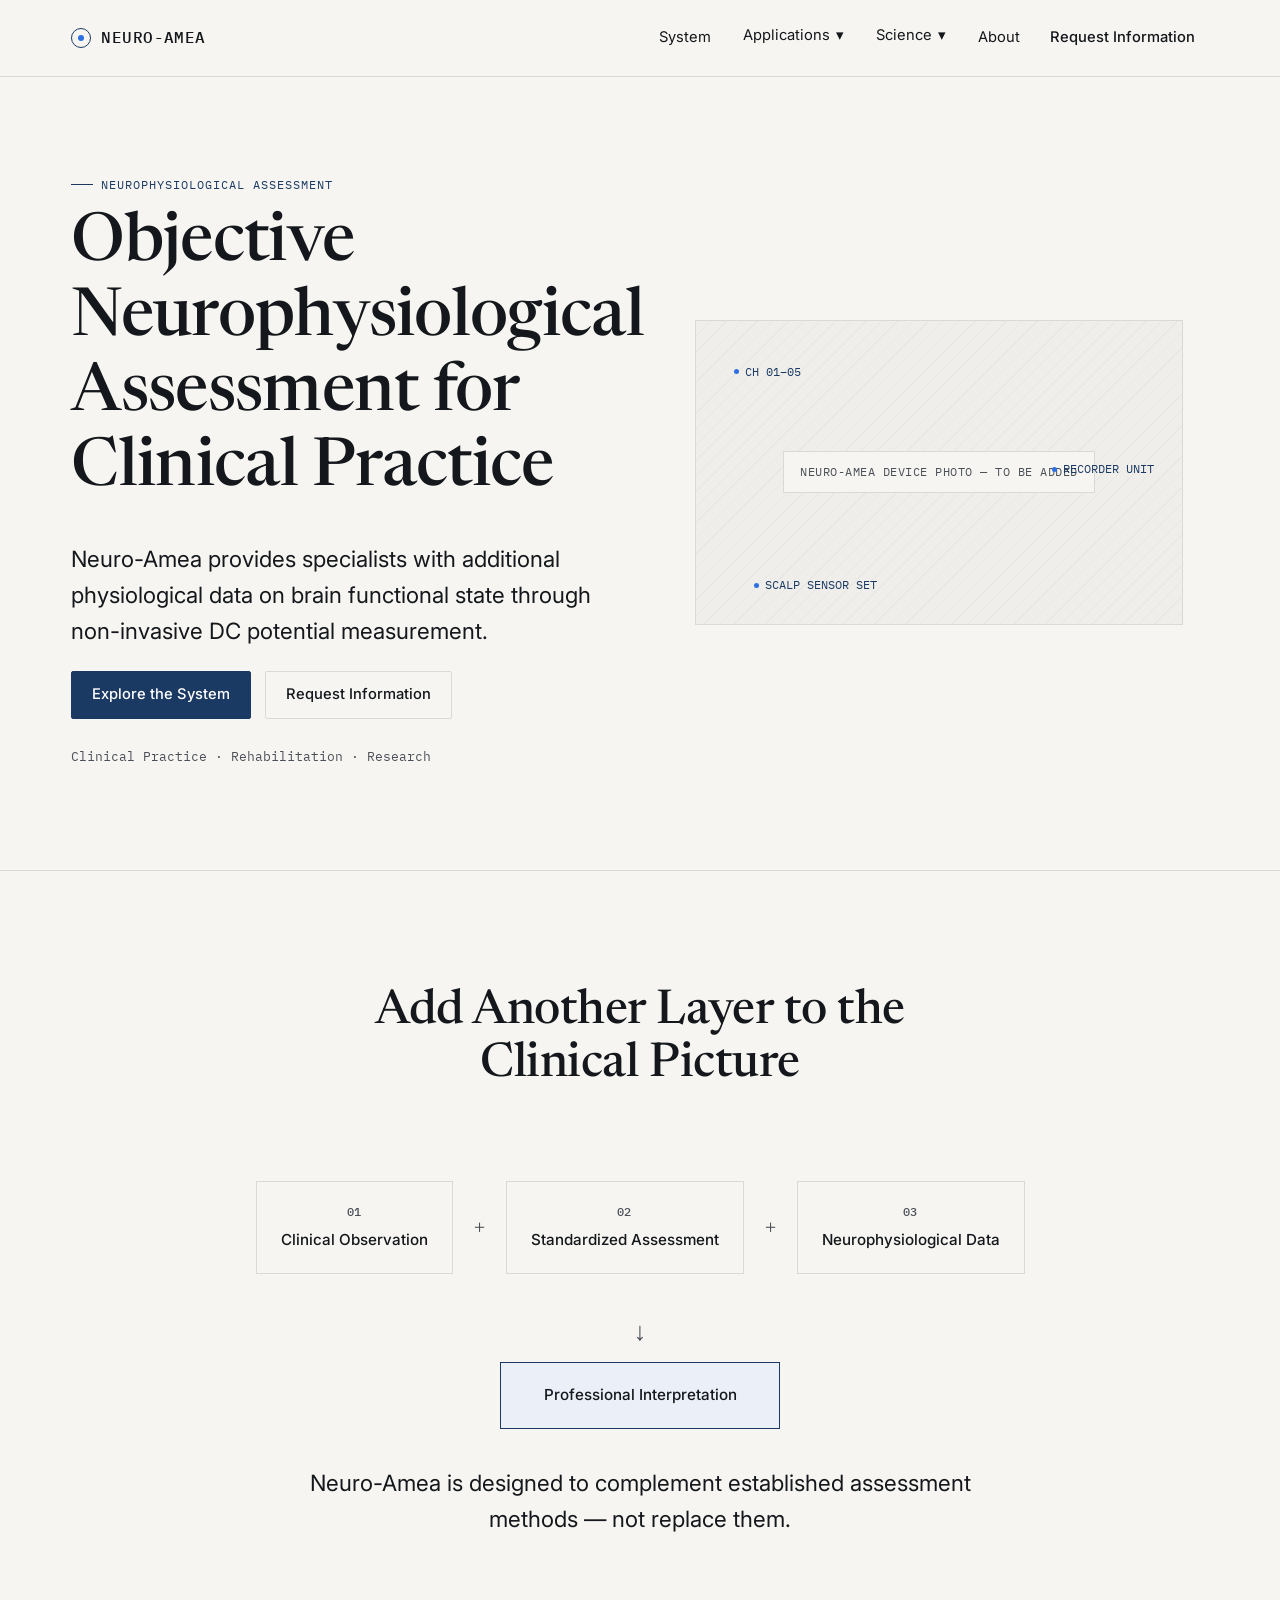
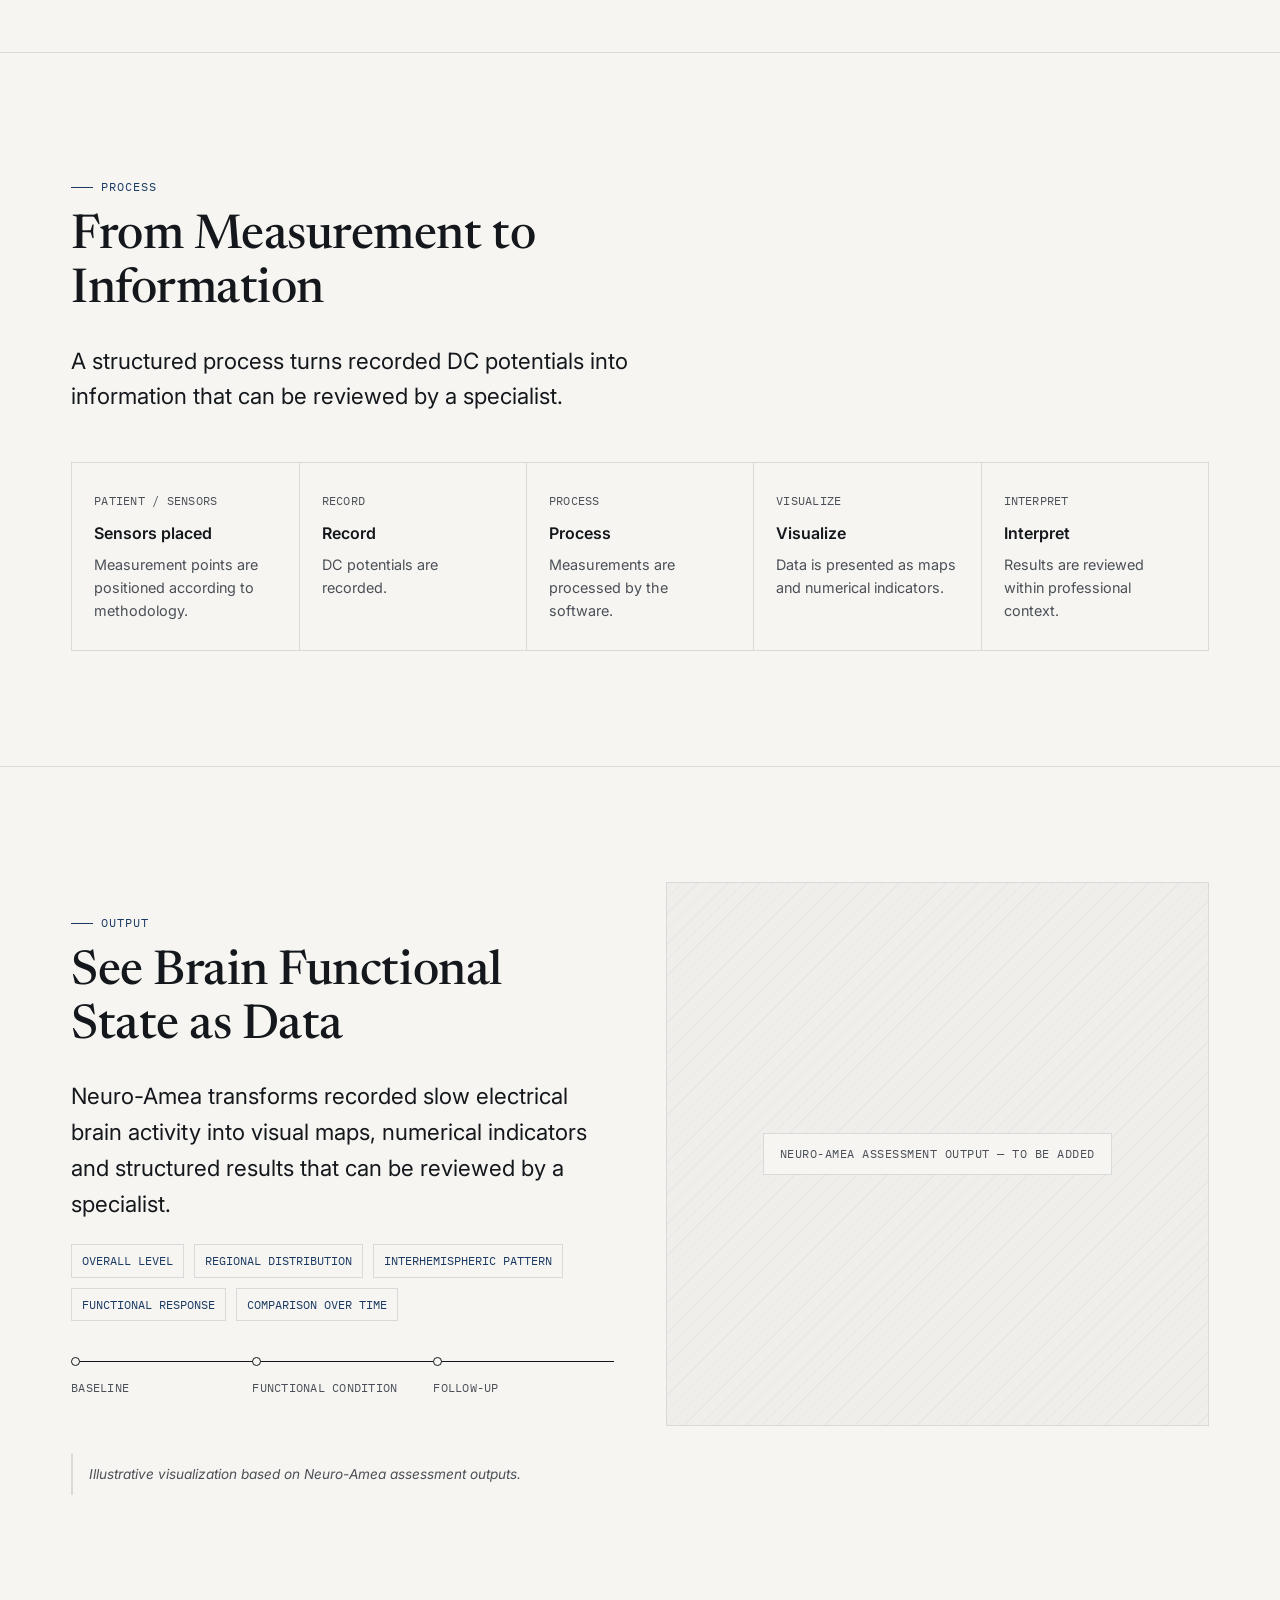
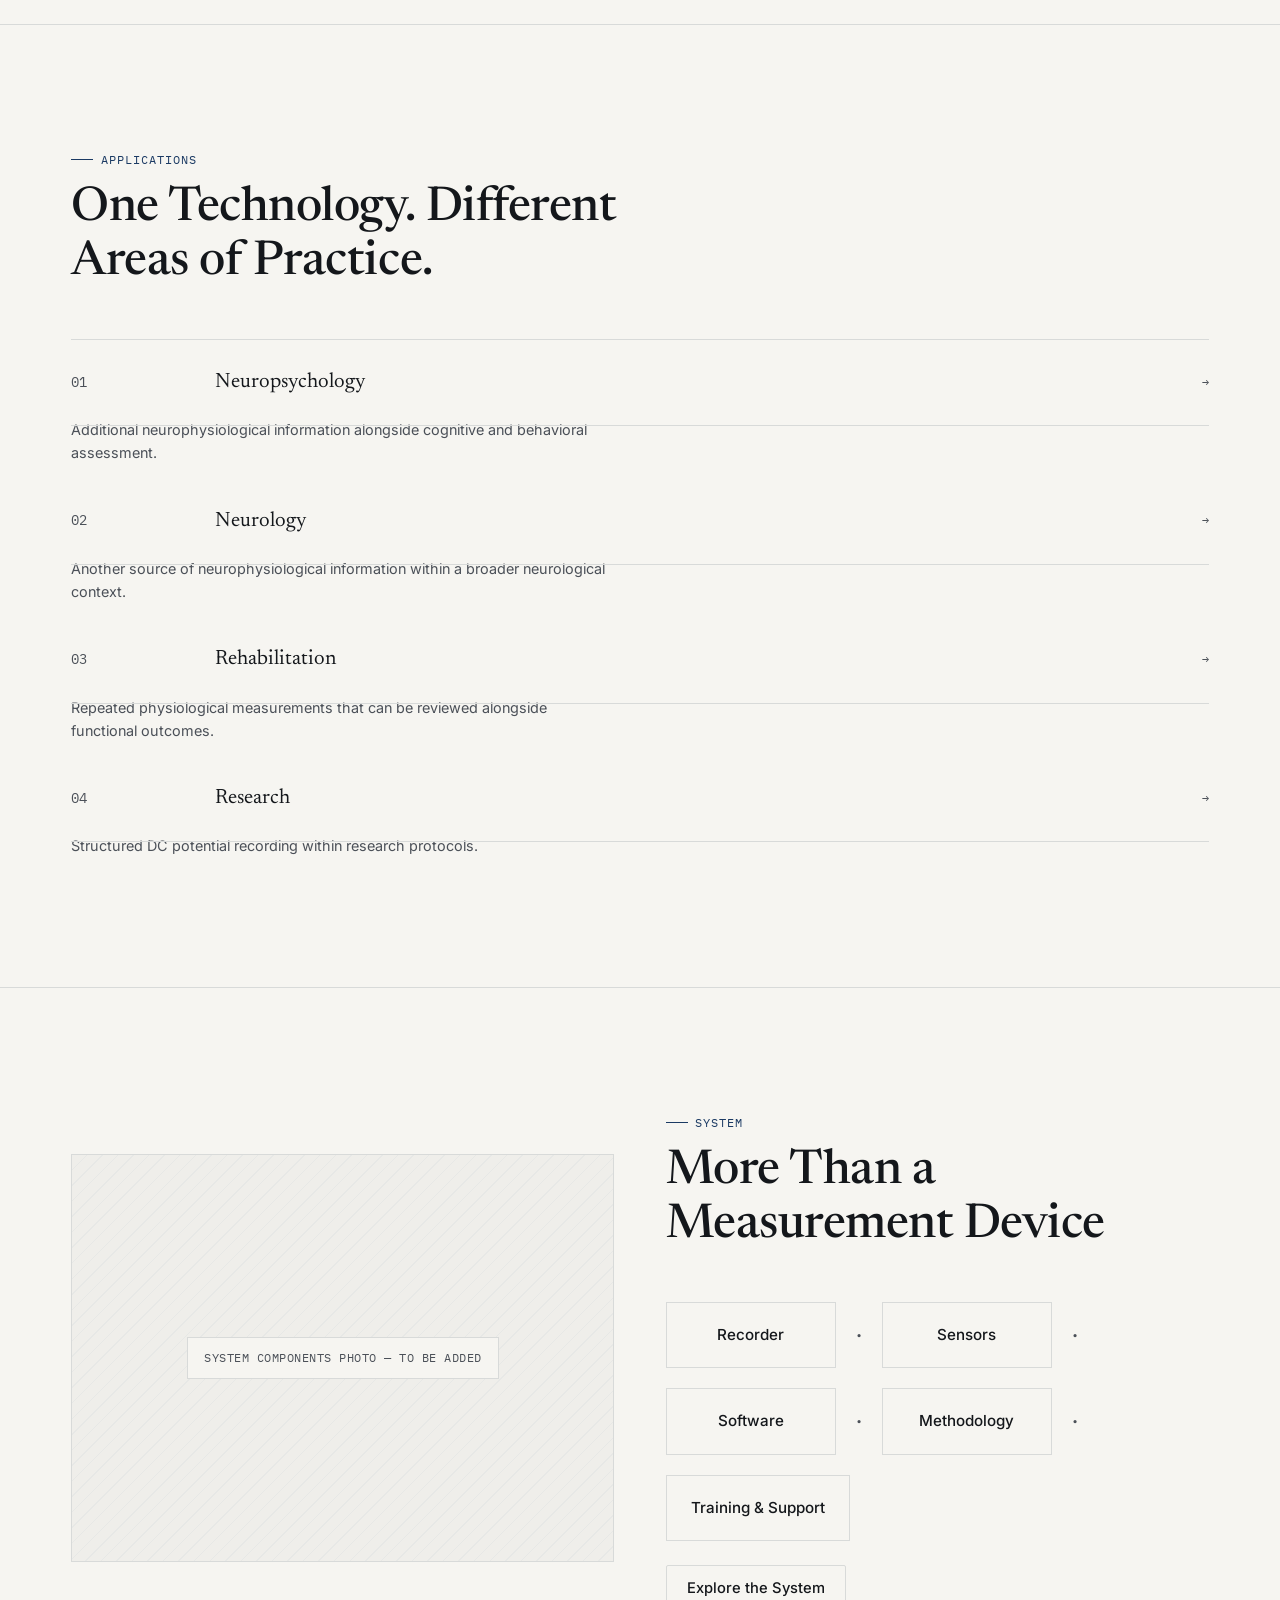
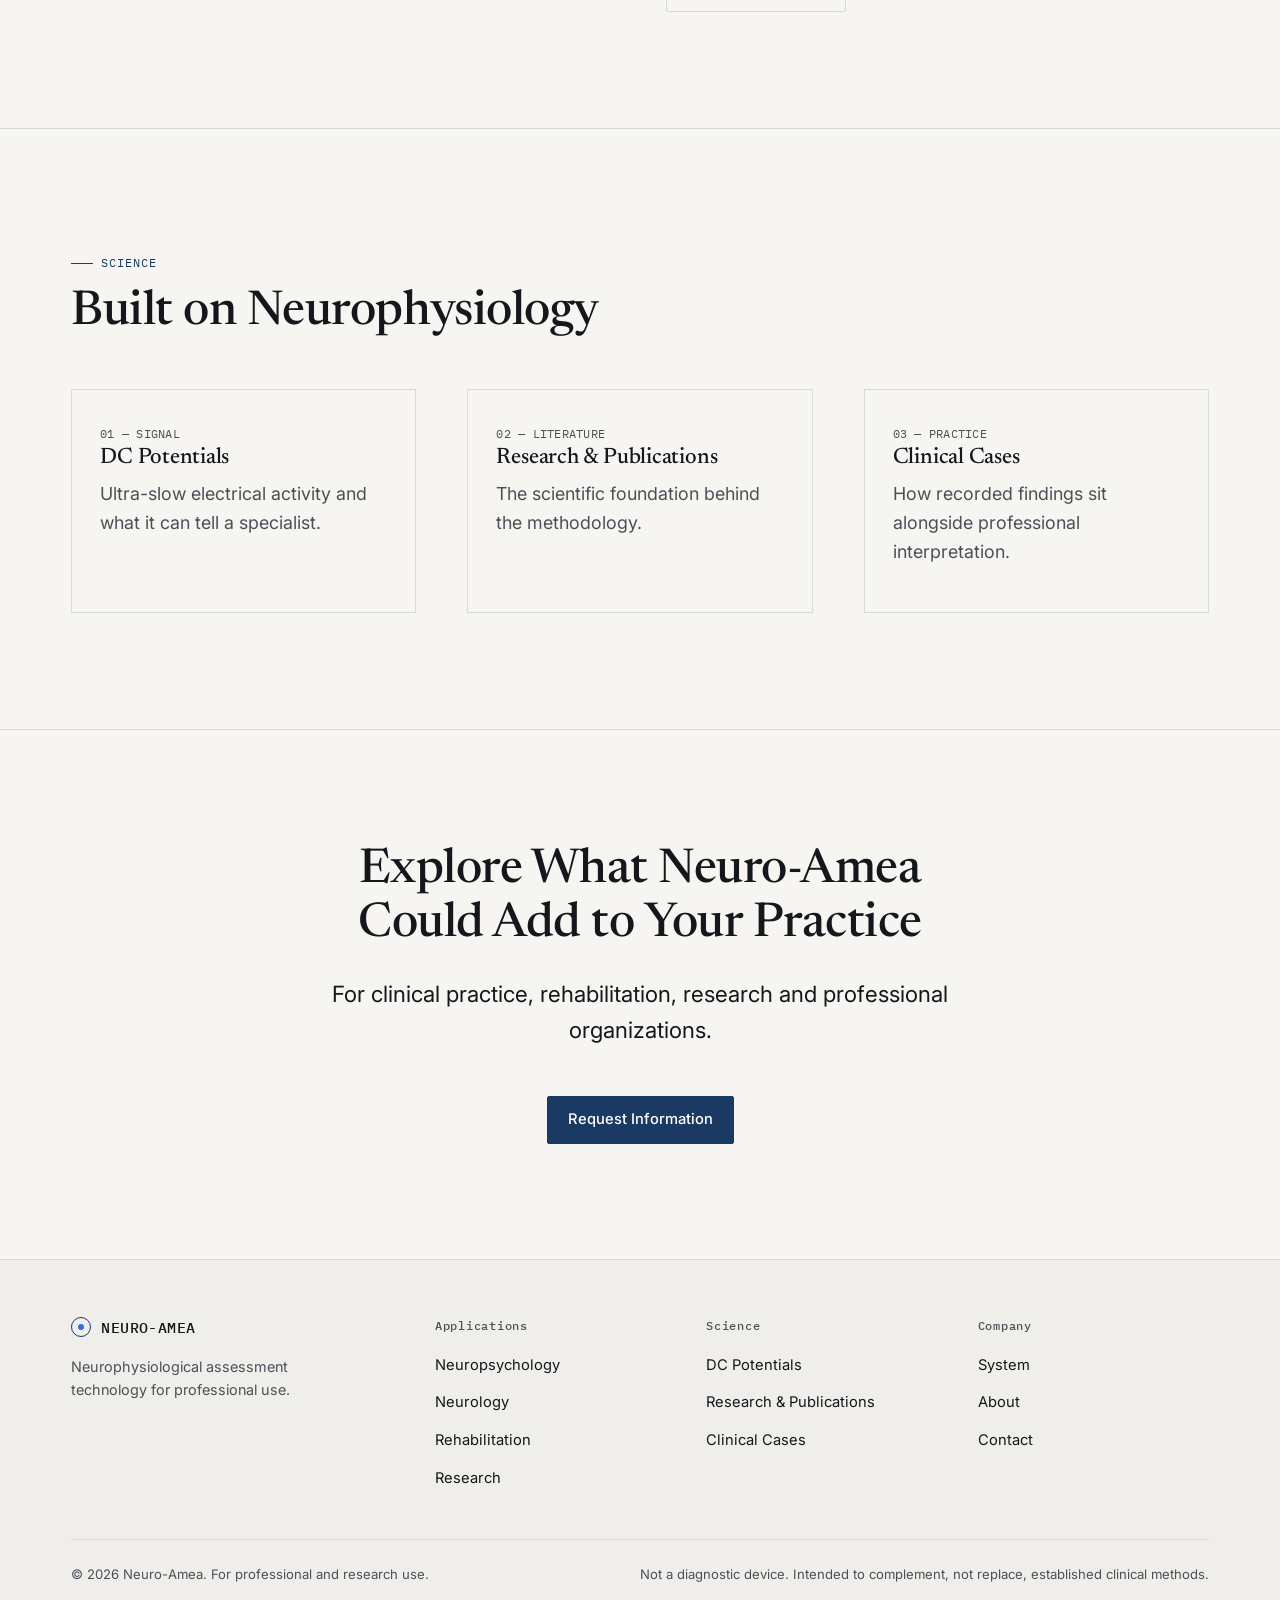
==== index.html @ 14be9355 "Add files via upload" ====
<!doctype html>
<html lang="en">
<head>
<meta charset="utf-8">
<title>Neuro-Amea — Objective Neurophysiological Assessment for Clinical Practice</title>
<meta name="description" content="Neuro-Amea provides specialists with additional physiological data on brain functional state through non-invasive DC potential measurement, complementing established clinical, rehabilitation and research practice.">
<link rel="canonical" href="/">
<meta property="og:title" content="Neuro-Amea — Objective Neurophysiological Assessment">
<meta property="og:description" content="Non-invasive DC potential measurement as an additional layer of information for professional assessment.">
<meta property="og:type" content="website">
<meta name="viewport" content="width=device-width, initial-scale=1">
<link rel="stylesheet" href="assets/css/style.css">
</head>
<body>
<a class="skip-link" href="#main">Skip to content</a>

<header class="site-header">
  <div class="wrap nav-row">
    <a class="logo" href="/"><span class="logo-mark" aria-hidden="true"></span>NEURO-AMEA</a>
    <nav class="primary-nav" id="primary-nav">
      <ul>
        <li><a href="system/">System</a></li>
        <li class="has-dropdown">
          <button class="nav-btn" aria-expanded="false">Applications <span aria-hidden="true">▾</span></button>
          <div class="dropdown">
            <a href="applications/neuropsychology/">Neuropsychology<small>Cognitive & behavioral context</small></a>
            <a href="applications/neurology/">Neurology<small>Clinical & neurophysiological context</small></a>
            <a href="applications/rehabilitation/">Rehabilitation<small>Repeated-measurement follow-up</small></a>
            <a href="applications/research/">Research<small>Protocol-based DC recording</small></a>
          </div>
        </li>
        <li class="has-dropdown">
          <button class="nav-btn" aria-expanded="false">Science <span aria-hidden="true">▾</span></button>
          <div class="dropdown">
            <a href="dc-potentials/">DC Potentials<small>What the signal is</small></a>
            <a href="publications/">Research & Publications<small>Literature base</small></a>
            <a href="clinical-cases/">Clinical Cases<small>Applied examples</small></a>
          </div>
        </li>
        <li><a href="about/">About</a></li>
      </ul>
      <div class="nav-cta">
        <a class="cta" href="contact/">Request Information</a>
      </div>
    </nav>
    <button class="menu-toggle" aria-label="Open menu" aria-expanded="false" aria-controls="primary-nav">
      <span></span><span></span><span></span>
    </button>
  </div>
</header>

<main id="main">

  <!-- HOME 01 — HERO -->
  <section class="hero">
    <div class="wrap hero-grid">
      <div>
        <p class="eyebrow">NEUROPHYSIOLOGICAL ASSESSMENT</p>
        <h1>Objective Neurophysiological Assessment for Clinical Practice</h1>
        <p class="lede">Neuro-Amea provides specialists with additional physiological data on brain functional state through non-invasive DC potential measurement.</p>
        <div class="btn-row">
          <a class="cta" href="system/">Explore the System</a>
          <a class="cta cta-ghost" href="contact/">Request Information</a>
        </div>
        <p class="hero-meta">Clinical Practice · Rehabilitation · Research</p>
      </div>
      <div style="position:relative;">
        <div class="media-frame wide reveal">
          <span class="placeholder-label">NEURO-AMEA DEVICE PHOTO — TO BE ADDED</span>
        </div>
        <span class="annot" style="top:14%; left:8%;">CH 01–05</span>
        <span class="annot" style="top:46%; right:6%;">RECORDER UNIT</span>
        <span class="annot" style="bottom:10%; left:12%;">SCALP SENSOR SET</span>
      </div>
    </div>
  </section>

  <hr class="hr">

  <!-- HOME 02 — VALUE -->
  <section>
    <div class="wrap">
      <div class="section-head center">
        <h2>Add Another Layer to the Clinical Picture</h2>
      </div>
      <div class="equation reveal">
        <div class="eq-item"><span class="data-label">01</span>Clinical Observation</div>
        <span class="eq-op">+</span>
        <div class="eq-item"><span class="data-label">02</span>Standardized Assessment</div>
        <span class="eq-op">+</span>
        <div class="eq-item"><span class="data-label">03</span>Neurophysiological Data</div>
      </div>
      <div style="display:flex; justify-content:center;">
        <div class="eq-op" aria-hidden="true">↓</div>
      </div>
      <div style="display:flex; justify-content:center; margin-top:8px;">
        <div class="eq-item eq-result reveal" style="text-align:center; min-width:280px;">Professional Interpretation</div>
      </div>
      <p class="lede" style="text-align:center; margin:36px auto 0;">Neuro-Amea is designed to complement established assessment methods — not replace them.</p>
    </div>
  </section>

  <hr class="hr">

  <!-- HOME 03 — HOW IT WORKS -->
  <section>
    <div class="wrap">
      <div class="section-head">
        <p class="eyebrow">PROCESS</p>
        <h2>From Measurement to Information</h2>
        <p class="lede">A structured process turns recorded DC potentials into information that can be reviewed by a specialist.</p>
      </div>
      <div class="chain reveal" data-signal-chain>
        <div class="chain-step">
          <span class="data-label">PATIENT / SENSORS</span>
          <h4>Sensors placed</h4>
          <p>Measurement points are positioned according to methodology.</p>
        </div>
        <div class="chain-step">
          <span class="data-label">RECORD</span>
          <h4>Record</h4>
          <p>DC potentials are recorded.</p>
        </div>
        <div class="chain-step">
          <span class="data-label">PROCESS</span>
          <h4>Process</h4>
          <p>Measurements are processed by the software.</p>
        </div>
        <div class="chain-step">
          <span class="data-label">VISUALIZE</span>
          <h4>Visualize</h4>
          <p>Data is presented as maps and numerical indicators.</p>
        </div>
        <div class="chain-step">
          <span class="data-label">INTERPRET</span>
          <h4>Interpret</h4>
          <p>Results are reviewed within professional context.</p>
        </div>
      </div>
    </div>
  </section>

  <hr class="hr">

  <!-- HOME 04 — RESULT -->
  <section>
    <div class="wrap">
      <div class="grid grid-2" style="align-items:center;">
        <div>
          <p class="eyebrow">OUTPUT</p>
          <h2>See Brain Functional State as Data</h2>
          <p class="lede">Neuro-Amea transforms recorded slow electrical brain activity into visual maps, numerical indicators and structured results that can be reviewed by a specialist.</p>
          <div class="badge-list">
            <span class="badge">OVERALL LEVEL</span>
            <span class="badge">REGIONAL DISTRIBUTION</span>
            <span class="badge">INTERHEMISPHERIC PATTERN</span>
            <span class="badge">FUNCTIONAL RESPONSE</span>
            <span class="badge">COMPARISON OVER TIME</span>
          </div>
          <div class="timeline">
            <div class="timeline-point"><span class="data-label">BASELINE</span></div>
            <div class="timeline-point"><span class="data-label">FUNCTIONAL CONDITION</span></div>
            <div class="timeline-point"><span class="data-label">FOLLOW-UP</span></div>
          </div>
        </div>
        <div class="media-frame square reveal">
          <span class="placeholder-label">NEURO-AMEA ASSESSMENT OUTPUT — TO BE ADDED</span>
        </div>
      </div>
      <p class="notice" style="margin-top:28px;">Illustrative visualization based on Neuro-Amea assessment outputs.</p>
    </div>
  </section>

  <hr class="hr">

  <!-- HOME 05 — APPLICATIONS -->
  <section>
    <div class="wrap">
      <div class="section-head">
        <p class="eyebrow">APPLICATIONS</p>
        <h2>One Technology. Different Areas of Practice.</h2>
      </div>
      <ul class="app-list">
        <li>
          <a class="app-row reveal" href="applications/neuropsychology/">
            <span class="app-row-num">01</span>
            <span class="app-row-title">Neuropsychology</span>
            <span class="data-label">→</span>
          </a>
          <p class="app-row-desc">Additional neurophysiological information alongside cognitive and behavioral assessment.</p>
        </li>
        <li>
          <a class="app-row reveal" href="applications/neurology/">
            <span class="app-row-num">02</span>
            <span class="app-row-title">Neurology</span>
            <span class="data-label">→</span>
          </a>
          <p class="app-row-desc">Another source of neurophysiological information within a broader neurological context.</p>
        </li>
        <li>
          <a class="app-row reveal" href="applications/rehabilitation/">
            <span class="app-row-num">03</span>
            <span class="app-row-title">Rehabilitation</span>
            <span class="data-label">→</span>
          </a>
          <p class="app-row-desc">Repeated physiological measurements that can be reviewed alongside functional outcomes.</p>
        </li>
        <li>
          <a class="app-row reveal" href="applications/research/">
            <span class="app-row-num">04</span>
            <span class="app-row-title">Research</span>
            <span class="data-label">→</span>
          </a>
          <p class="app-row-desc">Structured DC potential recording within research protocols.</p>
        </li>
      </ul>
    </div>
  </section>

  <hr class="hr">

  <!-- HOME 06 — SYSTEM -->
  <section>
    <div class="wrap grid grid-2" style="align-items:center;">
      <div class="media-frame reveal">
        <span class="placeholder-label">SYSTEM COMPONENTS PHOTO — TO BE ADDED</span>
      </div>
      <div>
        <p class="eyebrow">SYSTEM</p>
        <h2>More Than a Measurement Device</h2>
        <div class="equation" style="justify-content:flex-start; padding:24px 0;">
          <div class="eq-item">Recorder</div>
          <span class="eq-op">·</span>
          <div class="eq-item">Sensors</div>
          <span class="eq-op">·</span>
          <div class="eq-item">Software</div>
          <span class="eq-op">·</span>
          <div class="eq-item">Methodology</div>
          <span class="eq-op">·</span>
          <div class="eq-item">Training & Support</div>
        </div>
        <a class="cta cta-ghost" href="system/">Explore the System</a>
      </div>
    </div>
  </section>

  <hr class="hr">

  <!-- HOME 07 — SCIENCE -->
  <section>
    <div class="wrap">
      <div class="section-head">
        <p class="eyebrow">SCIENCE</p>
        <h2>Built on Neurophysiology</h2>
      </div>
      <div class="grid grid-3">
        <a class="plain-card reveal" href="dc-potentials/" style="text-decoration:none; color:inherit;">
          <span class="data-label">01 — SIGNAL</span>
          <h3>DC Potentials</h3>
          <p>Ultra-slow electrical activity and what it can tell a specialist.</p>
        </a>
        <a class="plain-card reveal" href="publications/" style="text-decoration:none; color:inherit;">
          <span class="data-label">02 — LITERATURE</span>
          <h3>Research & Publications</h3>
          <p>The scientific foundation behind the methodology.</p>
        </a>
        <a class="plain-card reveal" href="clinical-cases/" style="text-decoration:none; color:inherit;">
          <span class="data-label">03 — PRACTICE</span>
          <h3>Clinical Cases</h3>
          <p>How recorded findings sit alongside professional interpretation.</p>
        </a>
      </div>
    </div>
  </section>

  <!-- HOME 08 — FINAL CTA -->
  <section class="final-cta">
    <div class="wrap">
      <div class="section-head center">
        <h2>Explore What Neuro-Amea Could Add to Your Practice</h2>
        <p class="lede" style="margin:0 auto;">For clinical practice, rehabilitation, research and professional organizations.</p>
      </div>
      <a class="cta" href="contact/">Request Information</a>
    </div>
  </section>

</main>

<footer class="site-footer">
  <div class="wrap">
    <div class="footer-grid">
      <div>
        <a class="logo" href="/"><span class="logo-mark" aria-hidden="true"></span>NEURO-AMEA</a>
        <p style="margin-top:16px; font-size:0.9rem; max-width:32ch;">Neurophysiological assessment technology for professional use.</p>
      </div>
      <div>
        <h4>Applications</h4>
        <ul>
          <li><a href="applications/neuropsychology/">Neuropsychology</a></li>
          <li><a href="applications/neurology/">Neurology</a></li>
          <li><a href="applications/rehabilitation/">Rehabilitation</a></li>
          <li><a href="applications/research/">Research</a></li>
        </ul>
      </div>
      <div>
        <h4>Science</h4>
        <ul>
          <li><a href="dc-potentials/">DC Potentials</a></li>
          <li><a href="publications/">Research & Publications</a></li>
          <li><a href="clinical-cases/">Clinical Cases</a></li>
        </ul>
      </div>
      <div>
        <h4>Company</h4>
        <ul>
          <li><a href="system/">System</a></li>
          <li><a href="about/">About</a></li>
          <li><a href="contact/">Contact</a></li>
        </ul>
      </div>
    </div>
    <div class="footer-bottom">
      <span>© 2026 Neuro-Amea. For professional and research use.</span>
      <span>Not a diagnostic device. Intended to complement, not replace, established clinical methods.</span>
    </div>
  </div>
</footer>

<script src="assets/js/main.js"></script>
</body>
</html>
---- assets/css/style.css ----
/* ==========================================================================
   NEURO-AMEA — DESIGN SYSTEM
   Scientific instrument × premium technology × medical editorial
   ========================================================================== */

@import url('https://fonts.googleapis.com/css2?family=Newsreader:ital,opsz,wght@0,6..72,400;0,6..72,500;0,6..72,600;1,6..72,400&family=Inter:wght@400;500;600&family=IBM+Plex+Mono:wght@400;500&display=swap');

:root{
  /* --- color --- */
  --c-paper:      #F6F5F1;   /* neutral, slightly warm white */
  --c-paper-alt:  #EFEEEA;
  --c-ink:        #14171B;   /* near-black typography */
  --c-ink-soft:   #4B5058;
  --c-line:       #D8DAD9;   /* cold light gray, hairlines */
  --c-line-soft:  #E7E8E6;
  --c-blue-deep:  #1B3A63;   /* deep neurological blue — primary accent */
  --c-blue-elec:  #2F6FE4;   /* spectral / electric blue — data only */
  --c-blue-mist:  #EBF0F8;
  --c-white:      #FFFFFF;
  --c-amber-data: #C77B2E;   /* reserved for genuine data maps only */

  /* --- type --- */
  --f-editorial: 'Newsreader', Georgia, serif;
  --f-interface: 'Inter', -apple-system, BlinkMacSystemFont, sans-serif;
  --f-data:      'IBM Plex Mono', ui-monospace, monospace;

  /* --- scale --- */
  --step-1: clamp(0.85rem, 0.82rem + 0.15vw, 0.95rem);
  --step0:  clamp(1rem, 0.96rem + 0.2vw, 1.125rem);
  --step1:  clamp(1.2rem, 1.1rem + 0.4vw, 1.4rem);
  --step2:  clamp(1.6rem, 1.4rem + 0.9vw, 2.1rem);
  --step3:  clamp(2.1rem, 1.8rem + 1.6vw, 3rem);
  --step4:  clamp(2.6rem, 2.1rem + 2.6vw, 4.2rem);

  --radius: 2px;
  --container: 1240px;
  --gutter: clamp(20px, 4vw, 64px);
}

*,*::before,*::after{ box-sizing:border-box; }
html{ scroll-behavior:smooth; }
@media (prefers-reduced-motion: reduce){
  html{ scroll-behavior:auto; }
  *,*::before,*::after{ animation-duration:0.001ms !important; animation-iteration-count:1 !important; transition-duration:0.001ms !important; scroll-behavior:auto !important; }
}

body{
  margin:0;
  background:var(--c-paper);
  color:var(--c-ink);
  font-family:var(--f-interface);
  font-size:var(--step0);
  line-height:1.6;
  -webkit-font-smoothing:antialiased;
}

img{ max-width:100%; display:block; }
a{ color:inherit; }
button{ font-family:inherit; }

h1,h2,h3{
  font-family:var(--f-editorial);
  font-weight:500;
  line-height:1.12;
  margin:0 0 0.5em;
  letter-spacing:-0.01em;
}
h1{ font-size:var(--step4); }
h2{ font-size:var(--step3); }
h3{ font-size:var(--step2); font-weight:500; }

p{ margin:0 0 1em; max-width:60ch; color:var(--c-ink-soft); }
.lede{ font-size:var(--step1); color:var(--c-ink); max-width:52ch; }

.eyebrow{
  font-family:var(--f-data);
  font-size:0.78rem;
  letter-spacing:0.08em;
  color:var(--c-blue-deep);
  display:inline-flex;
  align-items:center;
  gap:0.6em;
  margin-bottom:1.1em;
}
.eyebrow::before{
  content:'';
  width:22px; height:1px;
  background:var(--c-blue-deep);
  display:inline-block;
}

.data-label{
  font-family:var(--f-data);
  font-size:0.78rem;
  color:var(--c-ink-soft);
  letter-spacing:0.02em;
}
.data-value{
  font-family:var(--f-data);
  color:var(--c-blue-elec);
}

/* --- layout --- */
.wrap{
  max-width:var(--container);
  margin:0 auto;
  padding-left:var(--gutter);
  padding-right:var(--gutter);
}
section{ padding:clamp(64px,9vw,128px) 0; }
.section-tight{ padding:clamp(40px,6vw,72px) 0; }
.hr{ border:none; border-top:1px solid var(--c-line); margin:0; }

.grid{ display:grid; gap:var(--gutter); }
.grid-2{ grid-template-columns:1fr 1fr; }
.grid-3{ grid-template-columns:repeat(3,1fr); }
.grid-4{ grid-template-columns:repeat(4,1fr); }
@media (max-width: 900px){
  .grid-2,.grid-3,.grid-4{ grid-template-columns:1fr; }
}

/* --- header / nav --- */
.site-header{
  position:sticky; top:0; z-index:50;
  background:rgba(246,245,241,0.92);
  backdrop-filter:saturate(140%) blur(6px);
  border-bottom:1px solid var(--c-line);
}
.nav-row{
  display:flex; align-items:center; justify-content:space-between;
  height:76px;
}
.logo{
  font-family:var(--f-data);
  font-weight:500;
  font-size:0.98rem;
  letter-spacing:0.03em;
  text-decoration:none;
  color:var(--c-ink);
  display:flex; align-items:center; gap:10px;
}
.logo-mark{
  width:20px; height:20px;
  border:1px solid var(--c-blue-deep);
  border-radius:50%;
  position:relative;
  flex:none;
}
.logo-mark::after{
  content:'';
  position:absolute; left:50%; top:50%;
  width:6px; height:6px;
  background:var(--c-blue-elec);
  border-radius:50%;
  transform:translate(-50%,-50%);
}

.primary-nav{ display:flex; align-items:center; gap:2px; }
.primary-nav > ul{ list-style:none; display:flex; gap:4px; margin:0; padding:0; }
.primary-nav a, .nav-btn{
  font-size:0.92rem;
  text-decoration:none;
  color:var(--c-ink);
  padding:10px 14px;
  display:inline-flex; align-items:center; gap:6px;
  border-radius:var(--radius);
  background:none; border:none; cursor:pointer;
}
.primary-nav a:hover, .nav-btn:hover{ color:var(--c-blue-deep); }
.has-dropdown{ position:relative; }
.dropdown{
  position:absolute; top:100%; left:0;
  background:var(--c-white);
  border:1px solid var(--c-line);
  min-width:240px;
  padding:8px;
  opacity:0; visibility:hidden; transform:translateY(4px);
  transition:opacity .15s ease, transform .15s ease, visibility .15s;
}
.has-dropdown:hover .dropdown,
.has-dropdown:focus-within .dropdown{ opacity:1; visibility:visible; transform:translateY(0); }
.dropdown a{
  display:flex; flex-direction:column; align-items:flex-start; gap:2px;
  padding:10px 12px;
}
.dropdown a small{ color:var(--c-ink-soft); font-size:0.8rem; font-weight:400; }

.cta{
  font-family:var(--f-interface);
  font-weight:500;
  font-size:0.92rem;
  text-decoration:none;
  color:var(--c-white);
  background:var(--c-blue-deep);
  padding:11px 20px;
  border-radius:var(--radius);
  border:1px solid var(--c-blue-deep);
  display:inline-block;
  transition:background .18s ease, color .18s ease;
}
.cta:hover{ background:#14294a; }
.cta-ghost{
  color:var(--c-ink);
  background:transparent;
  border:1px solid var(--c-line);
}
.cta-ghost:hover{ border-color:var(--c-blue-deep); color:var(--c-blue-deep); background:transparent; }

.nav-cta{ display:flex; align-items:center; gap:8px; }
.menu-toggle{
  display:none;
  background:none; border:none; cursor:pointer;
  width:36px; height:36px;
  position:relative;
}
.menu-toggle span{
  position:absolute; left:8px; right:8px; height:1px; background:var(--c-ink);
}
.menu-toggle span:nth-child(1){ top:14px; }
.menu-toggle span:nth-child(2){ top:19px; }
.menu-toggle span:nth-child(3){ top:24px; }

@media (max-width: 980px){
  .primary-nav{
    position:fixed; inset:76px 0 0 0;
    background:var(--c-paper);
    flex-direction:column;
    align-items:stretch;
    padding:24px var(--gutter);
    transform:translateX(100%);
    transition:transform .25s ease;
    overflow-y:auto;
  }
  .primary-nav.open{ transform:translateX(0); }
  .primary-nav > ul{ flex-direction:column; gap:0; }
  .primary-nav a, .nav-btn{ width:100%; padding:16px 4px; border-bottom:1px solid var(--c-line-soft); justify-content:space-between; }
  .dropdown{ position:static; border:none; opacity:1; visibility:visible; transform:none; display:none; padding:0 0 0 12px; }
  .has-dropdown.open .dropdown{ display:block; }
  .nav-cta{ margin-top:20px; }
  .menu-toggle{ display:block; }
}

/* --- footer --- */
.site-footer{
  border-top:1px solid var(--c-line);
  padding:56px 0 32px;
  background:var(--c-paper-alt);
}
.footer-grid{ display:grid; grid-template-columns:1.4fr repeat(3,1fr); gap:40px; margin-bottom:48px; }
@media (max-width:800px){ .footer-grid{ grid-template-columns:1fr 1fr; } }
.footer-grid h4{ font-family:var(--f-data); font-size:0.78rem; letter-spacing:0.06em; color:var(--c-ink-soft); margin:0 0 14px; font-weight:500; }
.footer-grid ul{ list-style:none; margin:0; padding:0; display:flex; flex-direction:column; gap:9px; }
.footer-grid a{ text-decoration:none; font-size:0.92rem; color:var(--c-ink); }
.footer-grid a:hover{ color:var(--c-blue-deep); }
.footer-bottom{
  display:flex; justify-content:space-between; align-items:center;
  padding-top:24px; border-top:1px solid var(--c-line);
  font-size:0.82rem; color:var(--c-ink-soft); flex-wrap:wrap; gap:12px;
}

/* --- buttons row --- */
.btn-row{ display:flex; gap:14px; flex-wrap:wrap; align-items:center; }

/* --- cards (used sparingly) --- */
.plain-card{
  border:1px solid var(--c-line);
  padding:28px;
}
.plain-card h3{ font-size:var(--step1); margin-bottom:0.4em; }

/* --- process chain --- */
.chain{
  display:flex; align-items:stretch; gap:0;
  border:1px solid var(--c-line);
}
.chain-step{
  flex:1; padding:28px 22px; position:relative;
  border-right:1px solid var(--c-line);
}
.chain-step:last-child{ border-right:none; }
.chain-step .data-label{ display:block; margin-bottom:10px; }
.chain-step h4{ font-family:var(--f-interface); font-size:1rem; font-weight:600; margin:0 0 6px; }
.chain-step p{ font-size:0.9rem; margin:0; max-width:none; }
.chain-arrow{
  display:none;
}
@media (max-width:900px){
  .chain{ flex-direction:column; }
  .chain-step{ border-right:none; border-bottom:1px solid var(--c-line); }
  .chain-step:last-child{ border-bottom:none; }
}

/* --- placeholder media block --- */
.media-frame{
  border:1px solid var(--c-line);
  background:
    repeating-linear-gradient(135deg, var(--c-paper-alt), var(--c-paper-alt) 10px, var(--c-line-soft) 10px, var(--c-line-soft) 11px);
  aspect-ratio:4/3;
  display:flex; align-items:center; justify-content:center;
  text-align:center;
  position:relative;
  overflow:hidden;
}
.media-frame .placeholder-label{
  font-family:var(--f-data);
  font-size:0.78rem;
  letter-spacing:0.04em;
  color:var(--c-ink-soft);
  background:var(--c-paper);
  border:1px solid var(--c-line);
  padding:10px 16px;
  max-width:80%;
}
.media-frame.wide{ aspect-ratio:16/10; }
.media-frame.square{ aspect-ratio:1/1; }

/* technical annotation dots */
.annot{
  position:absolute;
  font-family:var(--f-data);
  font-size:0.72rem;
  color:var(--c-blue-deep);
  display:flex; align-items:center; gap:6px;
}
.annot::before{ content:''; width:5px; height:5px; border-radius:50%; background:var(--c-blue-elec); }

/* --- diagram nodes (value/equation composition) --- */
.equation{
  display:flex; align-items:center; justify-content:center; gap:20px;
  flex-wrap:wrap; text-align:center;
  padding:40px 0;
}
.eq-item{
  font-family:var(--f-interface); font-weight:500; font-size:0.95rem;
  border:1px solid var(--c-line);
  padding:20px 24px;
  min-width:170px;
}
.eq-item .data-label{ display:block; margin-bottom:6px; }
.eq-op{ font-family:var(--f-editorial); font-size:1.6rem; color:var(--c-ink-soft); }
.eq-result{
  border:1px solid var(--c-blue-deep);
  background:var(--c-blue-mist);
}

/* --- timeline (baseline/functional/followup) --- */
.timeline{
  display:flex; border-top:1px solid var(--c-ink); position:relative; margin-top:40px;
}
.timeline-point{ flex:1; padding-top:16px; position:relative; }
.timeline-point::before{
  content:''; position:absolute; top:-5px; left:0;
  width:9px; height:9px; border-radius:50%;
  background:var(--c-paper); border:1px solid var(--c-ink);
}
.timeline-point .data-label{ display:block; margin-bottom:6px; }

/* --- table --- */
.spec-table{ width:100%; border-collapse:collapse; }
.spec-table tr{ border-bottom:1px solid var(--c-line); }
.spec-table td{ padding:16px 4px; font-size:0.92rem; }
.spec-table td:first-child{ color:var(--c-ink-soft); width:45%; }
.spec-table td.tbc{ font-family:var(--f-data); font-size:0.8rem; color:#9A6A20; }

/* --- reveal-on-scroll --- */
.reveal{ opacity:0; transform:translateY(14px); transition:opacity .6s ease, transform .6s ease; }
.reveal.is-visible{ opacity:1; transform:translateY(0); }

/* --- section heading block --- */
.section-head{ max-width:640px; margin-bottom:48px; }
.section-head.center{ margin-left:auto; margin-right:auto; text-align:center; }

/* --- hero --- */
.hero{ padding-top:clamp(48px,7vw,88px); padding-bottom:clamp(56px,7vw,96px); }
.hero-grid{ display:grid; grid-template-columns:1.05fr 0.95fr; gap:var(--gutter); align-items:center; }
@media (max-width:980px){ .hero-grid{ grid-template-columns:1fr; } }
.hero-meta{ font-family:var(--f-data); font-size:0.8rem; color:var(--c-ink-soft); margin-top:28px; }

/* generic small caps line already covered by .hero-meta; avoid literal uppercase text-transform overuse elsewhere */

.badge-list{ display:flex; gap:10px; flex-wrap:wrap; margin-top:20px; }
.badge{
  font-family:var(--f-data); font-size:0.76rem; color:var(--c-blue-deep);
  border:1px solid var(--c-line); padding:6px 10px;
}

/* --- app pillars small nav cards on home --- */
.app-list{ list-style:none; margin:0; padding:0; border-top:1px solid var(--c-line); }
.app-row{
  display:grid; grid-template-columns:120px 1fr auto; gap:24px; align-items:center;
  padding:26px 0; border-bottom:1px solid var(--c-line);
  text-decoration:none; color:var(--c-ink);
}
.app-row:hover .app-row-title{ color:var(--c-blue-deep); }
.app-row-num{ font-family:var(--f-data); color:var(--c-ink-soft); font-size:0.85rem; }
.app-row-title{ font-family:var(--f-editorial); font-size:1.3rem; }
.app-row-desc{ font-size:0.9rem; color:var(--c-ink-soft); grid-column:1/-1; margin-top:-8px; }
@media (max-width:700px){
  .app-row{ grid-template-columns:1fr auto; }
  .app-row-num{ display:none; }
}

/* --- page hero (secondary pages) --- */
.page-hero{ padding:56px 0 40px; border-bottom:1px solid var(--c-line); }
.breadcrumb{ font-family:var(--f-data); font-size:0.78rem; color:var(--c-ink-soft); margin-bottom:20px; text-decoration:none; display:inline-block; }
.breadcrumb:hover{ color:var(--c-blue-deep); }

/* --- final cta --- */
.final-cta{ text-align:center; border-top:1px solid var(--c-line); }
.final-cta .section-head{ margin-left:auto; margin-right:auto; }

/* --- illustrative notice --- */
.notice{
  font-size:0.85rem; color:var(--c-ink-soft);
  border-left:2px solid var(--c-line);
  padding:10px 16px;
  font-style:italic;
}

/* --- form --- */
.form-grid{ display:grid; grid-template-columns:1fr 1fr; gap:20px; }
@media (max-width:700px){ .form-grid{ grid-template-columns:1fr; } }
.field{ display:flex; flex-direction:column; gap:8px; }
.field.full{ grid-column:1/-1; }
.field label{ font-size:0.85rem; color:var(--c-ink-soft); }
.field input, .field select, .field textarea{
  font-family:var(--f-interface); font-size:0.95rem;
  border:1px solid var(--c-line); background:var(--c-white);
  padding:12px 14px; border-radius:var(--radius); color:var(--c-ink);
}
.field input:focus, .field select:focus, .field textarea:focus{
  outline:2px solid var(--c-blue-elec); outline-offset:1px; border-color:var(--c-blue-deep);
}
.checkbox-group{ display:flex; flex-wrap:wrap; gap:10px; }
.checkbox-group label{
  display:flex; align-items:center; gap:8px;
  border:1px solid var(--c-line); padding:9px 14px; font-size:0.88rem; color:var(--c-ink);
  cursor:pointer;
}
.checkbox-group input{ accent-color:var(--c-blue-deep); }

/* focus visibility */
a:focus-visible, button:focus-visible, input:focus-visible, textarea:focus-visible, select:focus-visible{
  outline:2px solid var(--c-blue-elec); outline-offset:2px;
}

.skip-link{
  position:absolute; left:-999px; top:0; background:var(--c-blue-deep); color:#fff; padding:10px 16px; z-index:100;
}
.skip-link:focus{ left:16px; top:16px; }
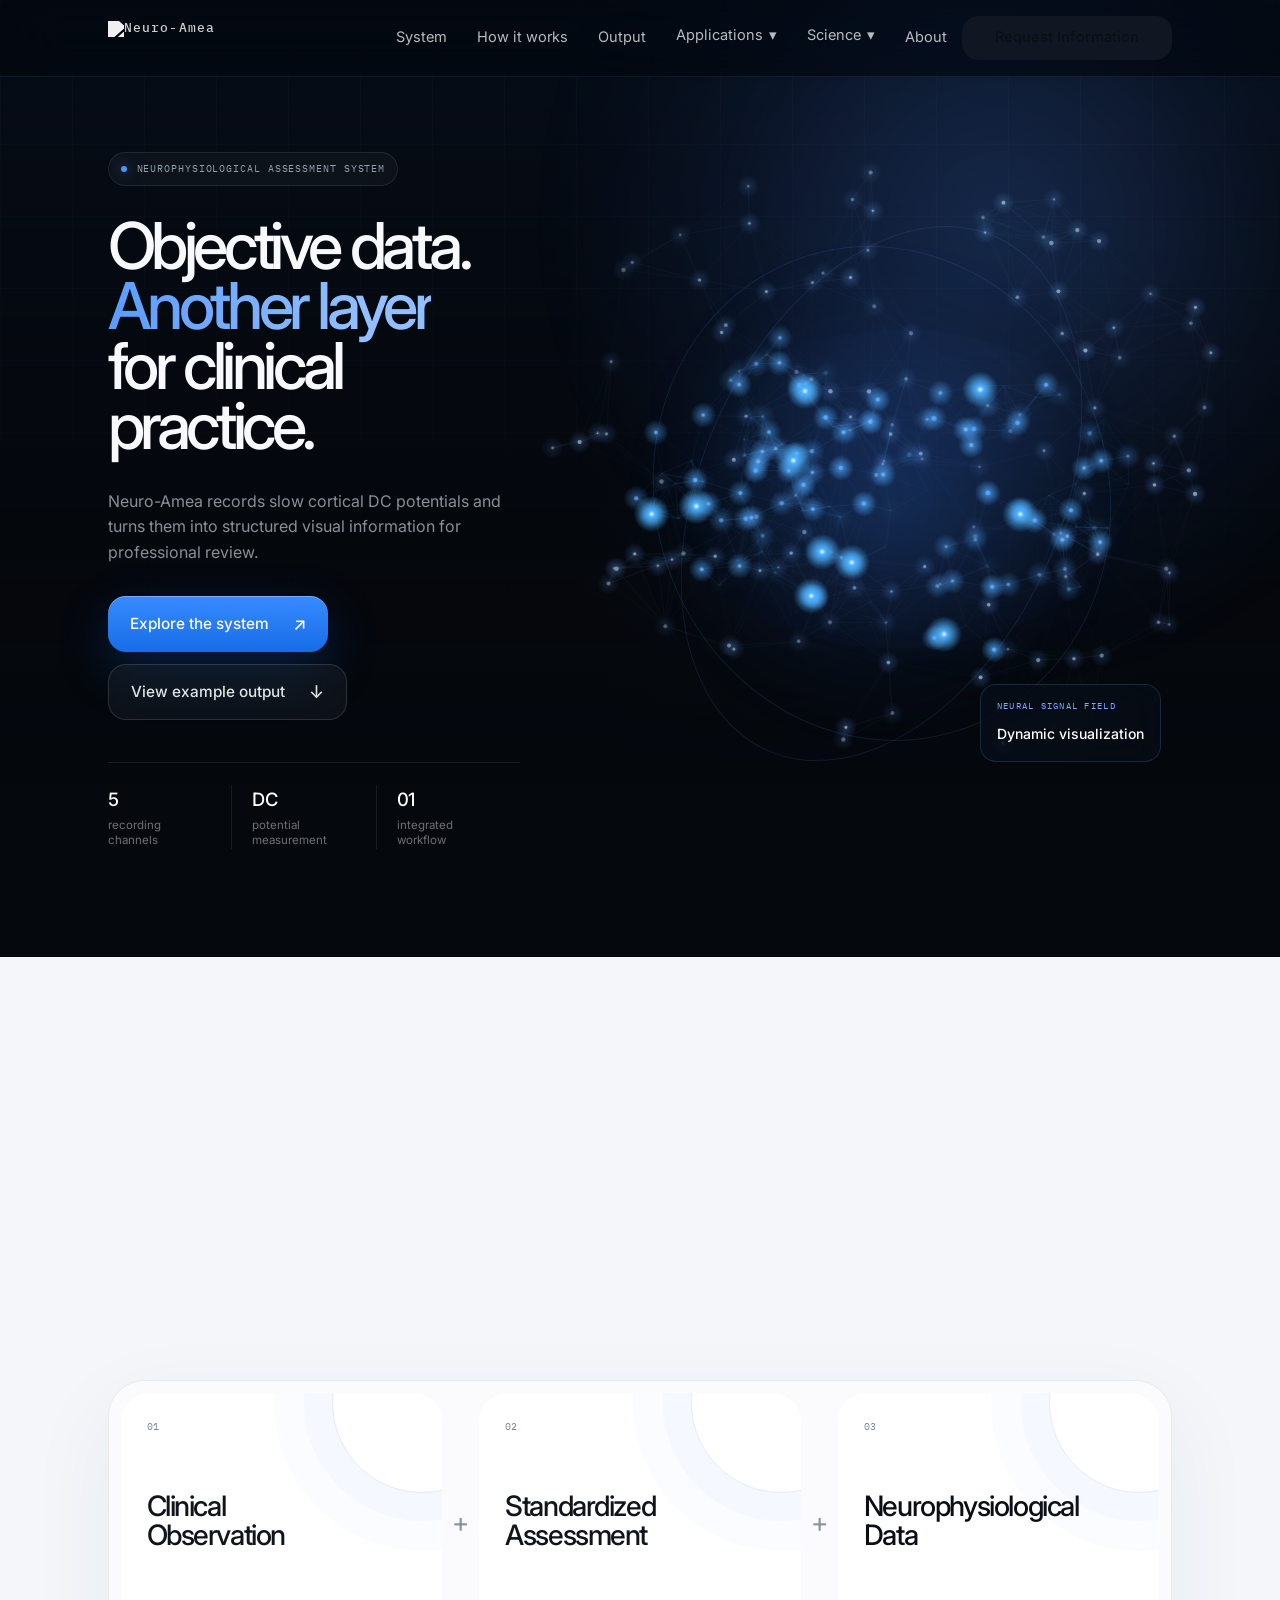
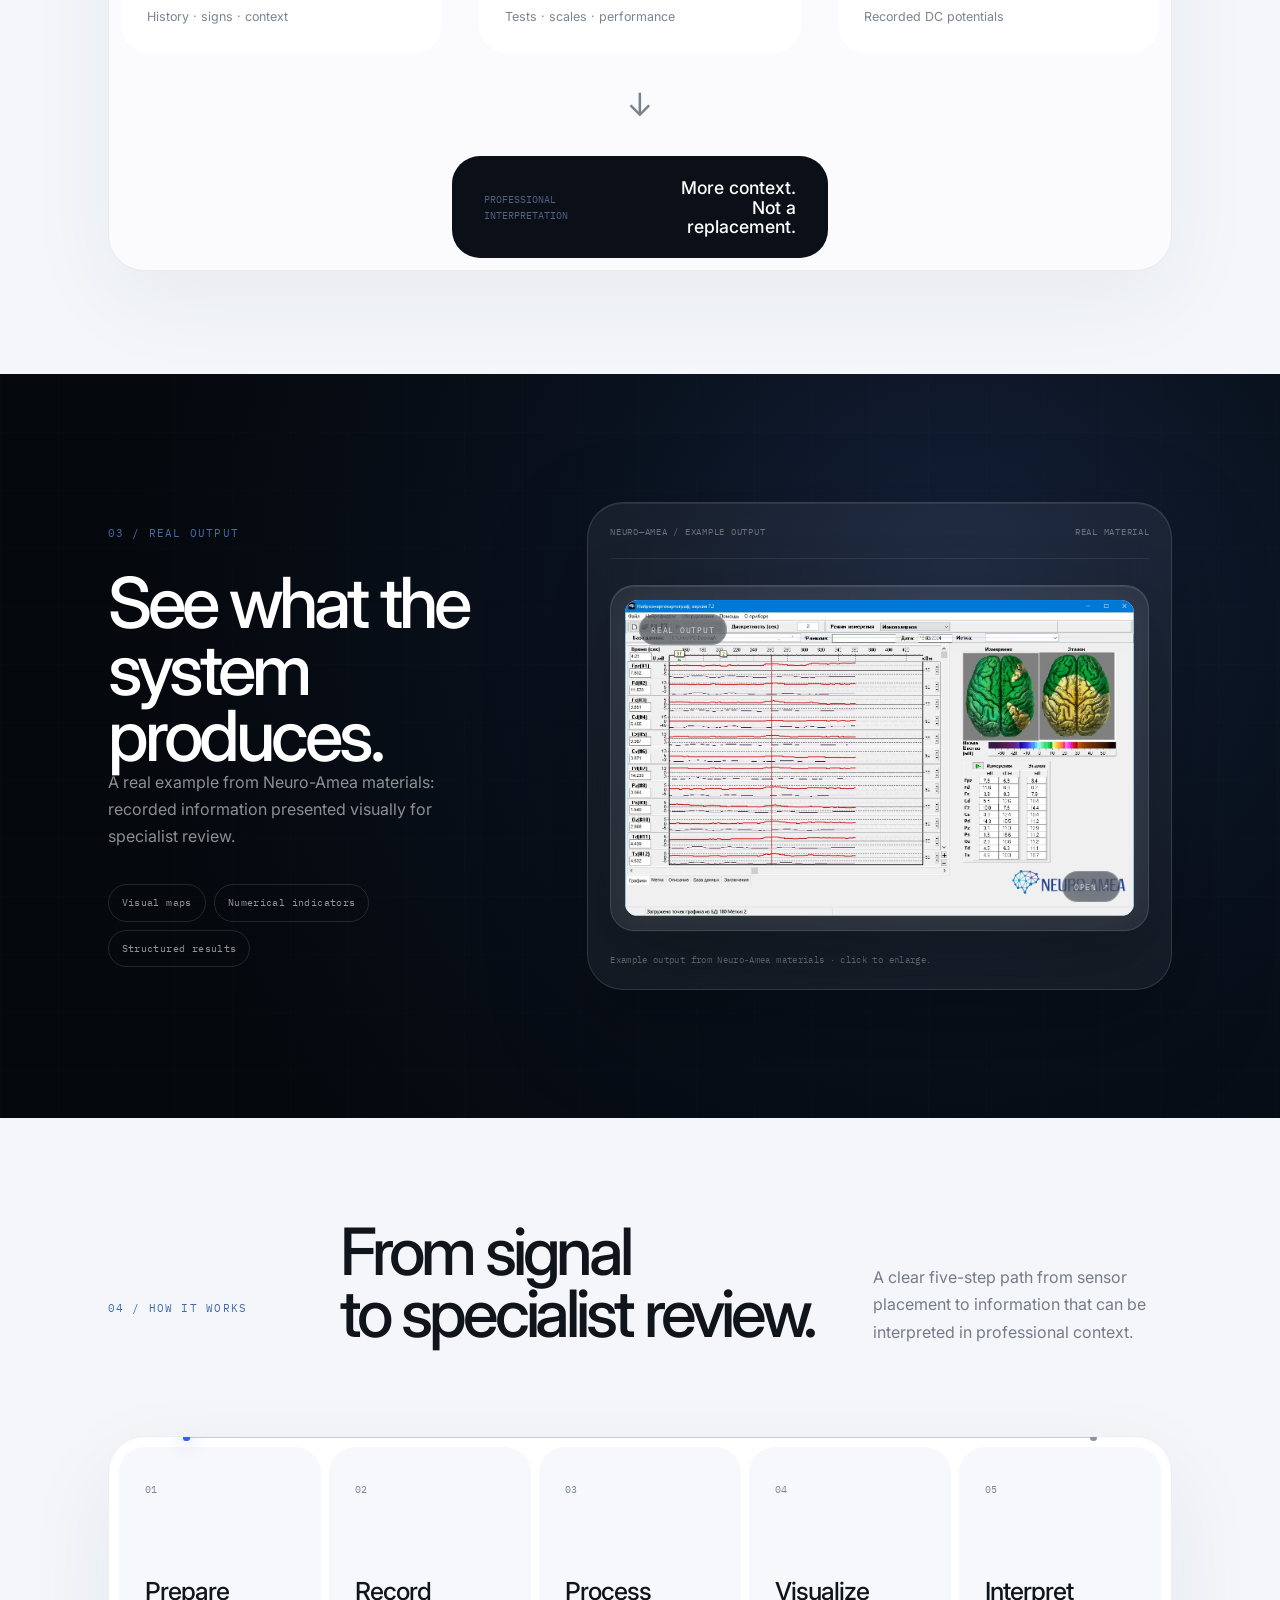
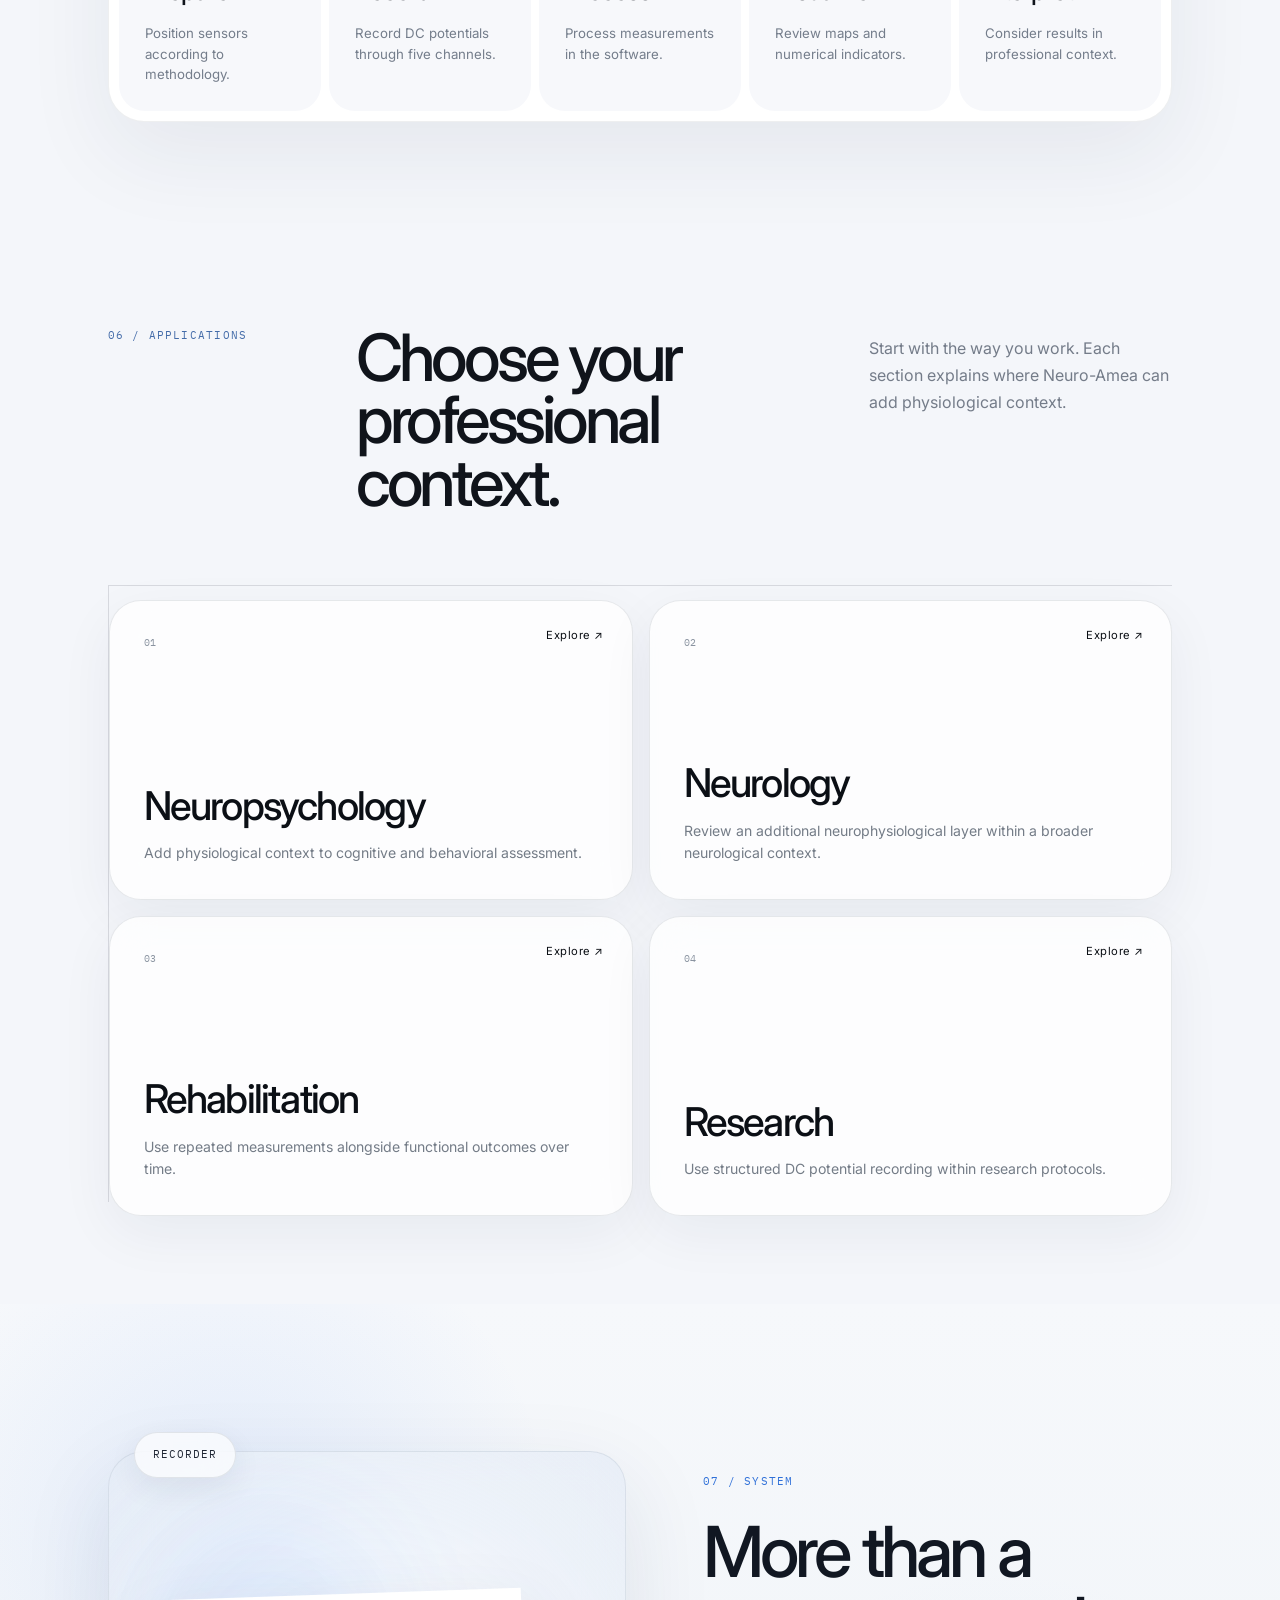
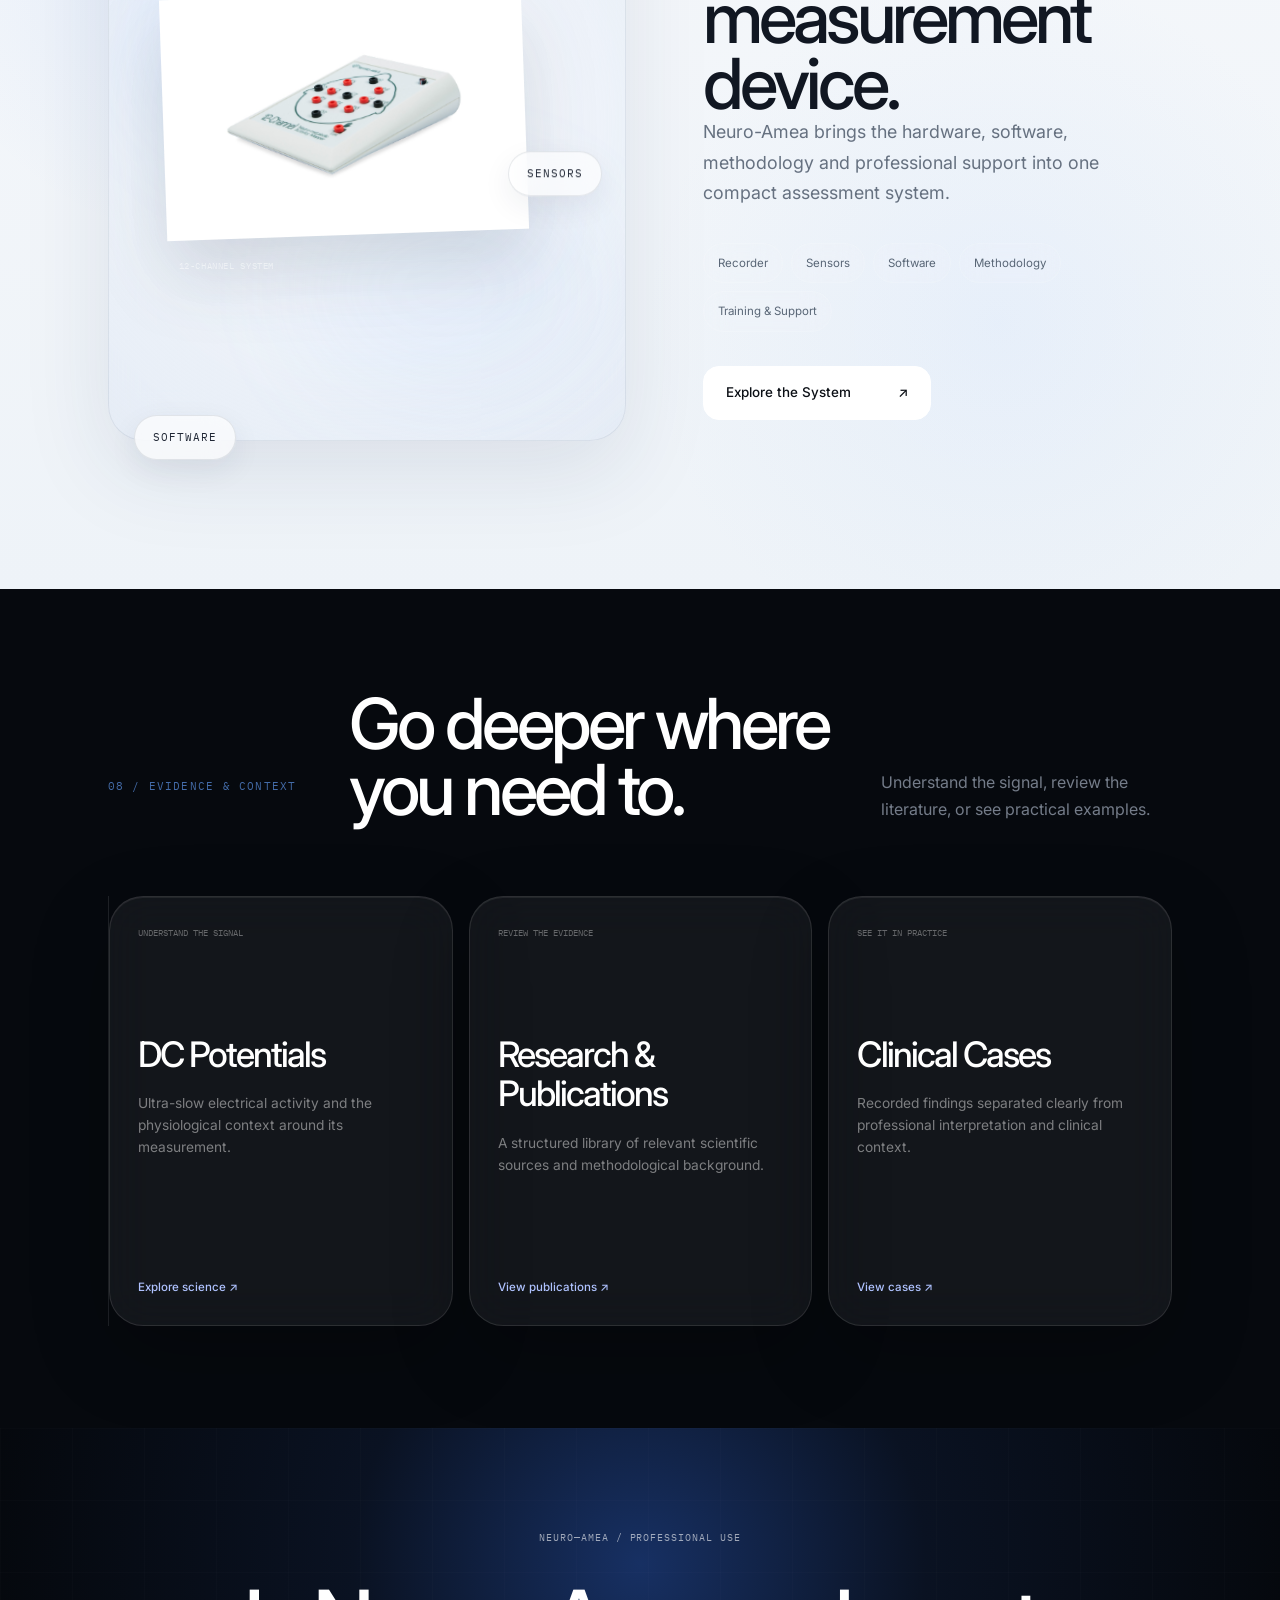
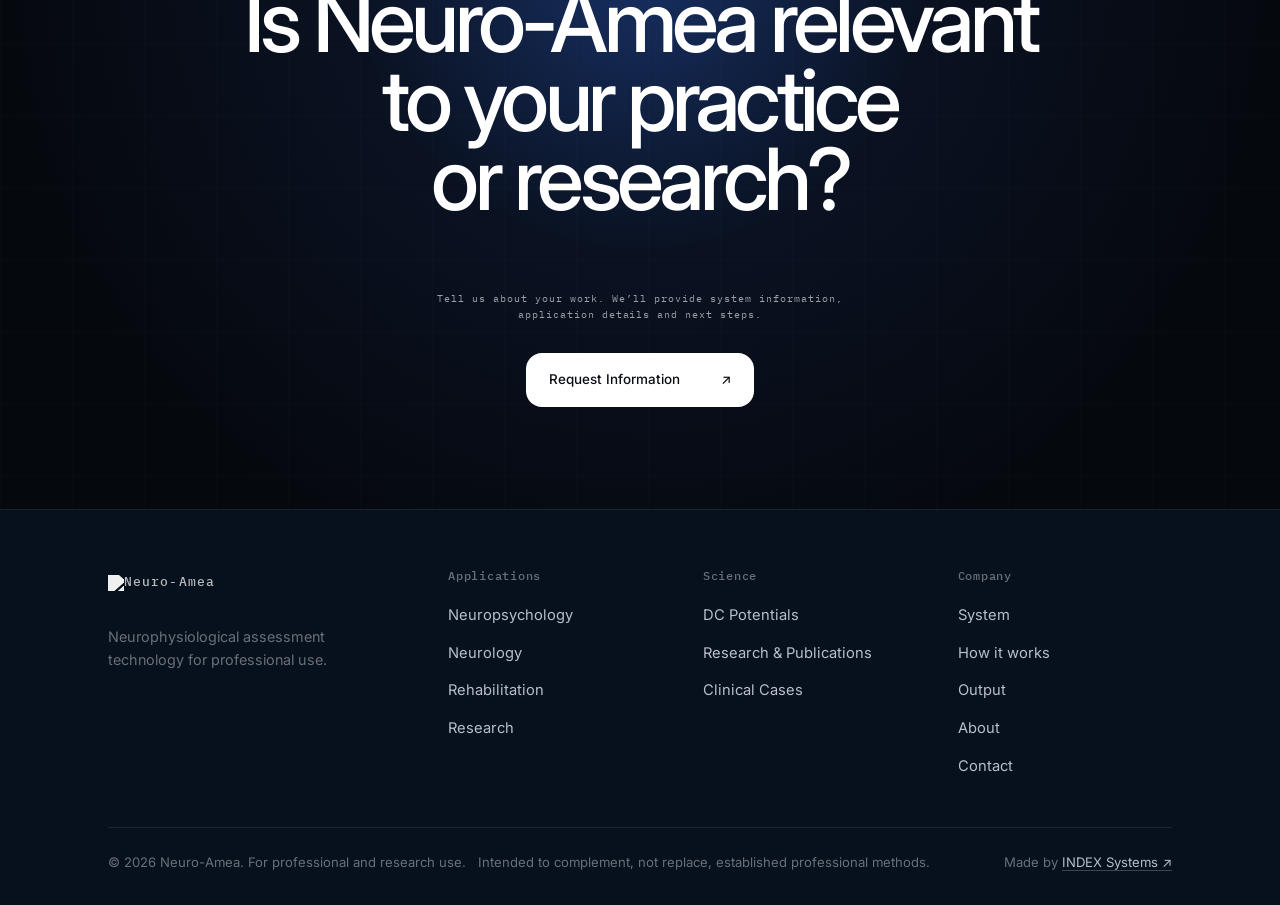
==== commit 0528b186: "Add files via upload" ====
--- a/index.html
+++ b/index.html
@@ -11,15 +11,15 @@
 <meta name="viewport" content="width=device-width, initial-scale=1">
 <link rel="stylesheet" href="assets/css/style.css">
 </head>
-<body>
+<body class="home-v2 home-v24">
 <a class="skip-link" href="#main">Skip to content</a>
 
-<header class="site-header">
+<header class="site-header home-header">
   <div class="wrap nav-row">
-    <a class="logo" href="/"><span class="logo-mark" aria-hidden="true"></span>NEURO-AMEA</a>
+    <a class="logo logo-official" href="/"><img src="https://optim.tildacdn.com/tild3036-3066-4738-b038-323738303438/-/resize/322x/-/format/webp/logo.png.webp" alt="Neuro-Amea"></a>
     <nav class="primary-nav" id="primary-nav">
       <ul>
-        <li><a href="system/">System</a></li>
+        <li><a href="system/">System</a></li><li><a href="#process">How it works</a></li><li><a href="#output">Output</a></li>
         <li class="has-dropdown">
           <button class="nav-btn" aria-expanded="false">Applications <span aria-hidden="true">▾</span></button>
           <div class="dropdown">
@@ -39,293 +39,128 @@
         </li>
         <li><a href="about/">About</a></li>
       </ul>
-      <div class="nav-cta">
-        <a class="cta" href="contact/">Request Information</a>
-      </div>
+      <div class="nav-cta"><a class="cta" href="contact/">Request Information</a></div>
     </nav>
-    <button class="menu-toggle" aria-label="Open menu" aria-expanded="false" aria-controls="primary-nav">
-      <span></span><span></span><span></span>
-    </button>
+    <button class="menu-toggle" aria-label="Open menu" aria-expanded="false" aria-controls="primary-nav"><span></span><span></span><span></span></button>
   </div>
 </header>
 
 <main id="main">
+  <section class="v24-hero modern-hero" id="top">
+    <canvas class="hero-neural-canvas" data-hero-neural aria-hidden="true"></canvas>
+    <div class="modern-hero-aurora" aria-hidden="true"></div>
+    <div class="modern-hero-grid" aria-hidden="true"></div>
+    <div class="wrap modern-hero-shell">
+      <div class="modern-hero-copy reveal">
+        <p class="modern-kicker"><span></span> Neurophysiological assessment system</p>
+        <h1>Objective data.<br><span>Another layer</span><br>for clinical practice.</h1>
+        <p class="modern-lede">Neuro-Amea records slow cortical DC potentials and turns them into structured visual information for professional review.</p>
+        <div class="modern-actions">
+          <a class="modern-btn modern-btn-primary" href="system/">Explore the system <i>↗</i></a>
+          <a class="modern-btn modern-btn-secondary" href="#output">View example output <i>↓</i></a>
+        </div>
+        <div class="modern-proof-row" aria-label="System characteristics">
+          <div><b>5</b><span>recording channels</span></div>
+          <div><b>DC</b><span>potential measurement</span></div>
+          <div><b>01</b><span>integrated workflow</span></div>
+        </div>
+      </div>
 
-  <!-- HOME 01 — HERO -->
-  <section class="hero">
-    <div class="wrap hero-grid">
-      <div>
-        <p class="eyebrow">NEUROPHYSIOLOGICAL ASSESSMENT</p>
-        <h1>Objective Neurophysiological Assessment for Clinical Practice</h1>
-        <p class="lede">Neuro-Amea provides specialists with additional physiological data on brain functional state through non-invasive DC potential measurement.</p>
-        <div class="btn-row">
-          <a class="cta" href="system/">Explore the System</a>
-          <a class="cta cta-ghost" href="contact/">Request Information</a>
-        </div>
-        <p class="hero-meta">Clinical Practice · Rehabilitation · Research</p>
-      </div>
-      <div style="position:relative;">
-        <div class="media-frame wide reveal">
-          <span class="placeholder-label">NEURO-AMEA DEVICE PHOTO — TO BE ADDED</span>
-        </div>
-        <span class="annot" style="top:14%; left:8%;">CH 01–05</span>
-        <span class="annot" style="top:46%; right:6%;">RECORDER UNIT</span>
-        <span class="annot" style="bottom:10%; left:12%;">SCALP SENSOR SET</span>
+      <div class="v31-neural-stage reveal" aria-hidden="true">
+  <div class="v31-neural-aura"></div>
+  <canvas id="v31BrainCanvas"></canvas>
+  <div class="v31-neural-caption">
+    <small>NEURAL SIGNAL FIELD</small>
+    <strong>Dynamic visualization</strong>
+  </div>
+</div>
+
+      <div class="modern-hero-rail reveal">
+        <span>NON-INVASIVE</span><i></i><span>STRUCTURED RECORDING</span><i></i><span>VISUAL OUTPUT</span><i></i><span>PROFESSIONAL INTERPRETATION</span>
       </div>
     </div>
   </section>
 
-  <hr class="hr">
-
-  <!-- HOME 02 — VALUE -->
-  <section>
+  <section class="neo-value">
     <div class="wrap">
-      <div class="section-head center">
-        <h2>Add Another Layer to the Clinical Picture</h2>
-      </div>
-      <div class="equation reveal">
-        <div class="eq-item"><span class="data-label">01</span>Clinical Observation</div>
-        <span class="eq-op">+</span>
-        <div class="eq-item"><span class="data-label">02</span>Standardized Assessment</div>
-        <span class="eq-op">+</span>
-        <div class="eq-item"><span class="data-label">03</span>Neurophysiological Data</div>
-      </div>
-      <div style="display:flex; justify-content:center;">
-        <div class="eq-op" aria-hidden="true">↓</div>
-      </div>
-      <div style="display:flex; justify-content:center; margin-top:8px;">
-        <div class="eq-item eq-result reveal" style="text-align:center; min-width:280px;">Professional Interpretation</div>
-      </div>
-      <p class="lede" style="text-align:center; margin:36px auto 0;">Neuro-Amea is designed to complement established assessment methods — not replace them.</p>
+      <div class="neo-section-intro reveal"><p class="neo-index">02 / WHY IT MATTERS</p><h2>Add physiological context<br>to the information you already use.</h2><p class="ux-lead">Neuro-Amea does not replace established assessment. It adds recorded physiological information to clinical observation and standardized methods.</p></div>
+      <div class="neo-layer-system reveal"><div class="neo-layer-card l1"><span>01</span><strong>Clinical<br>Observation</strong><small>History · signs · context</small></div><div class="neo-plus">+</div><div class="neo-layer-card l2"><span>02</span><strong>Standardized<br>Assessment</strong><small>Tests · scales · performance</small></div><div class="neo-plus">+</div><div class="neo-layer-card l3"><span>03</span><strong>Neurophysiological<br>Data</strong><small>Recorded DC potentials</small></div><div class="neo-vector">↓</div><div class="neo-layer-result"><span>PROFESSIONAL INTERPRETATION</span><b>More context.<br>Not a replacement.</b></div></div>
     </div>
   </section>
 
-  <hr class="hr">
 
-  <!-- HOME 03 — HOW IT WORKS -->
-  <section>
-    <div class="wrap">
-      <div class="section-head">
-        <p class="eyebrow">PROCESS</p>
-        <h2>From Measurement to Information</h2>
-        <p class="lede">A structured process turns recorded DC potentials into information that can be reviewed by a specialist.</p>
+  <section class="neo-output" id="output">
+    <div class="wrap neo-output-grid">
+      <div class="neo-output-copy reveal"><p class="neo-index">03 / REAL OUTPUT</p><h2>See what the<br>system produces.</h2><p>A real example from Neuro-Amea materials: recorded information presented visually for specialist review.</p><div class="neo-chipset"><span>Visual maps</span><span>Numerical indicators</span><span>Structured results</span></div></div>
+      <div class="neo-output-panel reveal"><div class="neo-output-top"><span>NEURO—AMEA / EXAMPLE OUTPUT</span><span>REAL MATERIAL</span></div><a class="neo-map-stage neo-real-output-stage" href="assets/img/output-real.png" target="_blank" rel="noopener"><div class="neo-real-output-glass"><img src="assets/img/output-real.png" alt="Example Neuro-Amea assessment output" loading="lazy"><div class="neo-scanline"></div><span class="neo-data-float df1">REAL OUTPUT</span><span class="neo-data-float df2">OPEN ↗</span></div></a><p class="neo-output-source">Example output from Neuro-Amea materials · click to enlarge.</p></div>
+    </div>
+  </section>
+
+  <section class="neo-process" id="process">
+    <div class="wrap"><div class="neo-process-head reveal"><p class="neo-index">04 / HOW IT WORKS</p><div><h2>From signal<br>to specialist review.</h2></div><p>A clear five-step path from sensor placement to information that can be interpreted in professional context.</p></div>
+      <div class="neo-flow reveal" data-signal-chain><div class="neo-flow-line"><i></i></div><article><span>01</span><b>Prepare</b><p>Position sensors according to methodology.</p></article><article><span>02</span><b>Record</b><p>Record DC potentials through five channels.</p></article><article><span>03</span><b>Process</b><p>Process measurements in the software.</p></article><article><span>04</span><b>Visualize</b><p>Review maps and numerical indicators.</p></article><article><span>05</span><b>Interpret</b><p>Consider results in professional context.</p></article></div>
+    </div>
+  </section>
+
+  <section class="neo-applications">
+    <div class="wrap"><div class="neo-section-intro reveal"><p class="neo-index">06 / APPLICATIONS</p><h2>Choose your<br>professional context.</h2><p class="ux-lead">Start with the way you work. Each section explains where Neuro-Amea can add physiological context.</p></div><div class="neo-app-grid"><a href="applications/neuropsychology/index.html" class="neo-app reveal"><span>01</span><h3>Neuropsychology</h3><p>Add physiological context to cognitive and behavioral assessment.</p><i>Explore ↗</i></a><a href="applications/neurology/index.html" class="neo-app reveal"><span>02</span><h3>Neurology</h3><p>Review an additional neurophysiological layer within a broader neurological context.</p><i>Explore ↗</i></a><a href="applications/rehabilitation/index.html" class="neo-app reveal"><span>03</span><h3>Rehabilitation</h3><p>Use repeated measurements alongside functional outcomes over time.</p><i>Explore ↗</i></a><a href="applications/research/index.html" class="neo-app reveal"><span>04</span><h3>Research</h3><p>Use structured DC potential recording within research protocols.</p><i>Explore ↗</i></a></div></div>
+  </section>
+
+  <section class="neo-system">
+    <div class="wrap neo-system-grid">
+      <div class="neo-system-visual reveal">
+        <div class="neo-system-orbit">
+<div class="system-ambient system-ambient-a"></div><div class="system-ambient system-ambient-b"></div>
+          <div class="neo-system-glass">
+            <img src="assets/img/966A1809_1.jpg" alt="Neuro-Amea 12-channel neuro-metabolic activity mapper">
+            <span>12-CHANNEL SYSTEM</span>
+          </div>
+        </div>
+        
+        <div class="neo-system-tag t1">RECORDER</div><div class="neo-system-tag t2">SENSORS</div><div class="neo-system-tag t3">SOFTWARE</div>
       </div>
-      <div class="chain reveal" data-signal-chain>
-        <div class="chain-step">
-          <span class="data-label">PATIENT / SENSORS</span>
-          <h4>Sensors placed</h4>
-          <p>Measurement points are positioned according to methodology.</p>
-        </div>
-        <div class="chain-step">
-          <span class="data-label">RECORD</span>
-          <h4>Record</h4>
-          <p>DC potentials are recorded.</p>
-        </div>
-        <div class="chain-step">
-          <span class="data-label">PROCESS</span>
-          <h4>Process</h4>
-          <p>Measurements are processed by the software.</p>
-        </div>
-        <div class="chain-step">
-          <span class="data-label">VISUALIZE</span>
-          <h4>Visualize</h4>
-          <p>Data is presented as maps and numerical indicators.</p>
-        </div>
-        <div class="chain-step">
-          <span class="data-label">INTERPRET</span>
-          <h4>Interpret</h4>
-          <p>Results are reviewed within professional context.</p>
-        </div>
+      <div class="neo-system-copy reveal">
+        <p class="neo-index">07 / SYSTEM</p>
+        <h2>More than a<br>measurement device.</h2>
+        <p>Neuro-Amea brings the hardware, software, methodology and professional support into one compact assessment system.</p>
+        <div class="neo-system-list"><span>Recorder</span><span>Sensors</span><span>Software</span><span>Methodology</span><span>Training & Support</span></div>
+        <a class="neo-btn neo-btn-dark" href="system/">Explore the System <span>↗</span></a>
       </div>
     </div>
   </section>
 
-  <hr class="hr">
-
-  <!-- HOME 04 — RESULT -->
-  <section>
+  <section class="neo-science">
     <div class="wrap">
-      <div class="grid grid-2" style="align-items:center;">
-        <div>
-          <p class="eyebrow">OUTPUT</p>
-          <h2>See Brain Functional State as Data</h2>
-          <p class="lede">Neuro-Amea transforms recorded slow electrical brain activity into visual maps, numerical indicators and structured results that can be reviewed by a specialist.</p>
-          <div class="badge-list">
-            <span class="badge">OVERALL LEVEL</span>
-            <span class="badge">REGIONAL DISTRIBUTION</span>
-            <span class="badge">INTERHEMISPHERIC PATTERN</span>
-            <span class="badge">FUNCTIONAL RESPONSE</span>
-            <span class="badge">COMPARISON OVER TIME</span>
-          </div>
-          <div class="timeline">
-            <div class="timeline-point"><span class="data-label">BASELINE</span></div>
-            <div class="timeline-point"><span class="data-label">FUNCTIONAL CONDITION</span></div>
-            <div class="timeline-point"><span class="data-label">FOLLOW-UP</span></div>
-          </div>
-        </div>
-        <div class="media-frame square reveal">
-          <span class="placeholder-label">NEURO-AMEA ASSESSMENT OUTPUT — TO BE ADDED</span>
-        </div>
-      </div>
-      <p class="notice" style="margin-top:28px;">Illustrative visualization based on Neuro-Amea assessment outputs.</p>
-    </div>
-  </section>
-
-  <hr class="hr">
-
-  <!-- HOME 05 — APPLICATIONS -->
-  <section>
-    <div class="wrap">
-      <div class="section-head">
-        <p class="eyebrow">APPLICATIONS</p>
-        <h2>One Technology. Different Areas of Practice.</h2>
-      </div>
-      <ul class="app-list">
-        <li>
-          <a class="app-row reveal" href="applications/neuropsychology/">
-            <span class="app-row-num">01</span>
-            <span class="app-row-title">Neuropsychology</span>
-            <span class="data-label">→</span>
-          </a>
-          <p class="app-row-desc">Additional neurophysiological information alongside cognitive and behavioral assessment.</p>
-        </li>
-        <li>
-          <a class="app-row reveal" href="applications/neurology/">
-            <span class="app-row-num">02</span>
-            <span class="app-row-title">Neurology</span>
-            <span class="data-label">→</span>
-          </a>
-          <p class="app-row-desc">Another source of neurophysiological information within a broader neurological context.</p>
-        </li>
-        <li>
-          <a class="app-row reveal" href="applications/rehabilitation/">
-            <span class="app-row-num">03</span>
-            <span class="app-row-title">Rehabilitation</span>
-            <span class="data-label">→</span>
-          </a>
-          <p class="app-row-desc">Repeated physiological measurements that can be reviewed alongside functional outcomes.</p>
-        </li>
-        <li>
-          <a class="app-row reveal" href="applications/research/">
-            <span class="app-row-num">04</span>
-            <span class="app-row-title">Research</span>
-            <span class="data-label">→</span>
-          </a>
-          <p class="app-row-desc">Structured DC potential recording within research protocols.</p>
-        </li>
-      </ul>
-    </div>
-  </section>
-
-  <hr class="hr">
-
-  <!-- HOME 06 — SYSTEM -->
-  <section>
-    <div class="wrap grid grid-2" style="align-items:center;">
-      <div class="media-frame reveal">
-        <span class="placeholder-label">SYSTEM COMPONENTS PHOTO — TO BE ADDED</span>
-      </div>
-      <div>
-        <p class="eyebrow">SYSTEM</p>
-        <h2>More Than a Measurement Device</h2>
-        <div class="equation" style="justify-content:flex-start; padding:24px 0;">
-          <div class="eq-item">Recorder</div>
-          <span class="eq-op">·</span>
-          <div class="eq-item">Sensors</div>
-          <span class="eq-op">·</span>
-          <div class="eq-item">Software</div>
-          <span class="eq-op">·</span>
-          <div class="eq-item">Methodology</div>
-          <span class="eq-op">·</span>
-          <div class="eq-item">Training & Support</div>
-        </div>
-        <a class="cta cta-ghost" href="system/">Explore the System</a>
+      <div class="neo-science-head reveal"><p class="neo-index">08 / EVIDENCE & CONTEXT</p><h2>Go deeper where<br>you need to.</h2><p>Understand the signal, review the literature, or see practical examples.</p></div>
+      <div class="neo-science-grid">
+        <a href="dc-potentials/" class="neo-science-card reveal"><span>UNDERSTAND THE SIGNAL</span><h3>DC Potentials</h3><p>Ultra-slow electrical activity and the physiological context around its measurement.</p><b>Explore science ↗</b></a>
+        <a href="publications/" class="neo-science-card reveal"><span>REVIEW THE EVIDENCE</span><h3>Research & Publications</h3><p>A structured library of relevant scientific sources and methodological background.</p><b>View publications ↗</b></a>
+        <a href="clinical-cases/" class="neo-science-card reveal"><span>SEE IT IN PRACTICE</span><h3>Clinical Cases</h3><p>Recorded findings separated clearly from professional interpretation and clinical context.</p><b>View cases ↗</b></a>
       </div>
     </div>
   </section>
 
-  <hr class="hr">
-
-  <!-- HOME 07 — SCIENCE -->
-  <section>
-    <div class="wrap">
-      <div class="section-head">
-        <p class="eyebrow">SCIENCE</p>
-        <h2>Built on Neurophysiology</h2>
-      </div>
-      <div class="grid grid-3">
-        <a class="plain-card reveal" href="dc-potentials/" style="text-decoration:none; color:inherit;">
-          <span class="data-label">01 — SIGNAL</span>
-          <h3>DC Potentials</h3>
-          <p>Ultra-slow electrical activity and what it can tell a specialist.</p>
-        </a>
-        <a class="plain-card reveal" href="publications/" style="text-decoration:none; color:inherit;">
-          <span class="data-label">02 — LITERATURE</span>
-          <h3>Research & Publications</h3>
-          <p>The scientific foundation behind the methodology.</p>
-        </a>
-        <a class="plain-card reveal" href="clinical-cases/" style="text-decoration:none; color:inherit;">
-          <span class="data-label">03 — PRACTICE</span>
-          <h3>Clinical Cases</h3>
-          <p>How recorded findings sit alongside professional interpretation.</p>
-        </a>
-      </div>
+  <section class="neo-final">
+    <div class="neo-final-grid" aria-hidden="true"></div>
+    <div class="wrap neo-final-inner reveal">
+      <p>NEURO—AMEA / PROFESSIONAL USE</p>
+      <h2>Is Neuro-Amea relevant<br>to your practice<br>or research?</h2><p class="neo-final-note">Tell us about your work. We’ll provide system information, application details and next steps.</p>
+      <a class="neo-btn neo-btn-light" href="contact/">Request Information <span>↗</span></a>
     </div>
   </section>
-
-  <!-- HOME 08 — FINAL CTA -->
-  <section class="final-cta">
-    <div class="wrap">
-      <div class="section-head center">
-        <h2>Explore What Neuro-Amea Could Add to Your Practice</h2>
-        <p class="lede" style="margin:0 auto;">For clinical practice, rehabilitation, research and professional organizations.</p>
-      </div>
-      <a class="cta" href="contact/">Request Information</a>
-    </div>
-  </section>
-
 </main>
 
-<footer class="site-footer">
+<footer class="site-footer neo-footer">
   <div class="wrap">
     <div class="footer-grid">
-      <div>
-        <a class="logo" href="/"><span class="logo-mark" aria-hidden="true"></span>NEURO-AMEA</a>
-        <p style="margin-top:16px; font-size:0.9rem; max-width:32ch;">Neurophysiological assessment technology for professional use.</p>
-      </div>
-      <div>
-        <h4>Applications</h4>
-        <ul>
-          <li><a href="applications/neuropsychology/">Neuropsychology</a></li>
-          <li><a href="applications/neurology/">Neurology</a></li>
-          <li><a href="applications/rehabilitation/">Rehabilitation</a></li>
-          <li><a href="applications/research/">Research</a></li>
-        </ul>
-      </div>
-      <div>
-        <h4>Science</h4>
-        <ul>
-          <li><a href="dc-potentials/">DC Potentials</a></li>
-          <li><a href="publications/">Research & Publications</a></li>
-          <li><a href="clinical-cases/">Clinical Cases</a></li>
-        </ul>
-      </div>
-      <div>
-        <h4>Company</h4>
-        <ul>
-          <li><a href="system/">System</a></li>
-          <li><a href="about/">About</a></li>
-          <li><a href="contact/">Contact</a></li>
-        </ul>
-      </div>
+      <div><a class="logo logo-official" href="/"><img src="https://optim.tildacdn.com/tild3036-3066-4738-b038-323738303438/-/resize/322x/-/format/webp/logo.png.webp" alt="Neuro-Amea"></a><p style="margin-top:16px; font-size:0.9rem; max-width:32ch;">Neurophysiological assessment technology for professional use.</p></div>
+      <div><h4>Applications</h4><ul><li><a href="applications/neuropsychology/">Neuropsychology</a></li><li><a href="applications/neurology/">Neurology</a></li><li><a href="applications/rehabilitation/">Rehabilitation</a></li><li><a href="applications/research/">Research</a></li></ul></div>
+      <div><h4>Science</h4><ul><li><a href="dc-potentials/">DC Potentials</a></li><li><a href="publications/">Research & Publications</a></li><li><a href="clinical-cases/">Clinical Cases</a></li></ul></div>
+      <div><h4>Company</h4><ul><li><a href="system/">System</a></li><li><a href="#process">How it works</a></li><li><a href="#output">Output</a></li><li><a href="about/">About</a></li><li><a href="contact/">Contact</a></li></ul></div>
     </div>
-    <div class="footer-bottom">
-      <span>© 2026 Neuro-Amea. For professional and research use.</span>
-      <span>Not a diagnostic device. Intended to complement, not replace, established clinical methods.</span>
-    </div>
+    <div class="footer-bottom"><span>© 2026 Neuro-Amea. For professional and research use.</span><span>Intended to complement, not replace, established professional methods.</span><span class="index-systems-credit">Made by <a href="https://www.index-systems.ru/" target="_blank" rel="noopener">INDEX Systems ↗</a></span></div>
   </div>
 </footer>
-
 <script src="assets/js/main.js"></script>
 </body>
 </html>
--- a/assets/css/style.css
+++ b/assets/css/style.css
@@ -448,3 +448,1556 @@
   position:absolute; left:-999px; top:0; background:var(--c-blue-deep); color:#fff; padding:10px 16px; z-index:100;
 }
 .skip-link:focus{ left:16px; top:16px; }
+
+/* ==========================================================================
+   HOME V2 — NEO MODERN FUTURISTIC / APPLE-LIKE PRODUCT DIRECTION
+   Scoped to .home-v2 so internal pages remain untouched.
+   ========================================================================== */
+.home-v2{
+  --neo-black:#080b10;
+  --neo-black-2:#0e131b;
+  --neo-ink:#111722;
+  --neo-muted:#6f7785;
+  --neo-line:rgba(16,25,40,.13);
+  --neo-blue:#315eff;
+  --neo-blue-2:#7ba3ff;
+  --neo-ice:#eef3ff;
+  --neo-white:#f8f9fb;
+  background:#f5f6f8;
+  font-family:var(--f-interface);
+  color:var(--neo-ink);
+}
+.home-v2 h1,.home-v2 h2,.home-v2 h3{font-family:var(--f-interface);letter-spacing:-.055em;font-weight:500;}
+.home-v2 p{color:inherit;}
+.home-v2 .wrap{max-width:1440px;padding-left:clamp(22px,4.2vw,72px);padding-right:clamp(22px,4.2vw,72px);}
+.home-v2 .home-header{position:absolute;top:0;left:0;right:0;background:transparent;border:0;color:#fff;backdrop-filter:none;}
+.home-v2 .home-header .logo,.home-v2 .home-header .primary-nav a,.home-v2 .home-header .nav-btn{color:rgba(255,255,255,.86);}
+.home-v2 .home-header .logo-mark{border-color:rgba(255,255,255,.52);}
+.home-v2 .home-header .logo-mark::after{background:#9cb6ff;}
+.home-v2 .home-header .cta{background:#fff;border-color:#fff;color:#0b0f15;border-radius:999px;padding:10px 18px;}
+.home-v2 .home-header .dropdown{background:rgba(13,17,24,.96);border:1px solid rgba(255,255,255,.1);backdrop-filter:blur(18px);}
+.home-v2 .home-header .dropdown small{color:rgba(255,255,255,.45);}
+.home-v2 .home-header .menu-toggle span{background:#fff;}
+.home-v2 .nav-row{height:82px;}
+.home-v2 .logo{font-size:.82rem;letter-spacing:.09em;}
+
+.neo-hero{position:relative;min-height:100svh;overflow:hidden;background:radial-gradient(circle at 74% 38%,#17243b 0,#0b111a 31%,#070a0f 66%,#05070a 100%);color:#fff;padding:160px 0 90px;display:flex;align-items:center;}
+.neo-grid,.neo-final-grid{position:absolute;inset:0;background-image:linear-gradient(rgba(255,255,255,.045) 1px,transparent 1px),linear-gradient(90deg,rgba(255,255,255,.045) 1px,transparent 1px);background-size:72px 72px;mask-image:linear-gradient(to bottom,rgba(0,0,0,.85),transparent 90%);}
+.neo-orb{position:absolute;border-radius:50%;filter:blur(10px);opacity:.8;}
+.neo-orb-a{width:580px;height:580px;right:-180px;top:4%;background:radial-gradient(circle at 36% 35%,rgba(99,142,255,.42),rgba(45,77,164,.11) 40%,transparent 69%);}
+.neo-orb-b{width:360px;height:360px;left:37%;bottom:-230px;background:radial-gradient(circle,rgba(72,102,255,.18),transparent 68%);}
+.neo-hero-wrap{position:relative;z-index:2;display:grid;grid-template-columns:minmax(0,1.05fr) minmax(460px,.95fr);gap:clamp(40px,6vw,100px);align-items:center;width:100%;}
+.neo-kicker,.neo-index{font-family:var(--f-data);font-size:.69rem;letter-spacing:.11em;text-transform:uppercase;opacity:.68;margin:0 0 28px;}
+.neo-kicker span{display:inline-flex;width:28px;height:28px;border:1px solid rgba(255,255,255,.2);border-radius:50%;align-items:center;justify-content:center;margin-right:10px;font-size:.58rem;}
+.neo-hero h1{font-size:clamp(3.8rem,6.6vw,7.4rem);line-height:.9;margin:0;max-width:850px;font-weight:450;}
+.neo-hero h1 span{color:#9db5ff;}
+.neo-lede{font-size:clamp(1rem,1.35vw,1.18rem);line-height:1.6;max-width:620px;color:rgba(255,255,255,.62)!important;margin:34px 0 34px;}
+.neo-actions{display:flex;align-items:center;gap:26px;flex-wrap:wrap;}
+.neo-btn{display:inline-flex;align-items:center;justify-content:space-between;gap:28px;min-width:220px;padding:14px 18px;border-radius:999px;text-decoration:none;font-size:.84rem;font-weight:500;transition:transform .25s ease,background .25s ease,color .25s ease,border-color .25s ease;}
+.neo-btn:hover{transform:translateY(-2px);}
+.neo-btn-primary{background:#fff;color:#0d1219;}
+.neo-btn-link{min-width:auto;color:#fff;padding-left:0;padding-right:0;border-radius:0;border-bottom:1px solid rgba(255,255,255,.28);}
+.neo-meta{display:flex;gap:28px;margin-top:56px;font-family:var(--f-data);font-size:.67rem;letter-spacing:.06em;text-transform:uppercase;color:rgba(255,255,255,.38);}
+.neo-product{position:relative;}
+.neo-product-shell{min-height:560px;border:1px solid rgba(255,255,255,.12);border-radius:32px;background:linear-gradient(145deg,rgba(255,255,255,.095),rgba(255,255,255,.018) 48%,rgba(104,132,255,.06));box-shadow:inset 0 1px 0 rgba(255,255,255,.1),0 40px 120px rgba(0,0,0,.35);backdrop-filter:blur(22px);position:relative;overflow:hidden;padding:22px;}
+.neo-product-shell::after{content:'';position:absolute;inset:auto -15% -34% 20%;height:60%;background:radial-gradient(circle at 50% 0,rgba(89,124,255,.28),transparent 66%);filter:blur(25px);}
+.neo-product-topline{display:flex;justify-content:space-between;font-family:var(--f-data);font-size:.61rem;letter-spacing:.08em;color:rgba(255,255,255,.45);position:relative;z-index:2;}
+.neo-device-placeholder{position:absolute;inset:16% 9% 21%;border-radius:24px;border:1px solid rgba(255,255,255,.1);display:flex;align-items:center;justify-content:center;text-align:center;background:linear-gradient(135deg,rgba(255,255,255,.05),rgba(255,255,255,.015));font-family:var(--f-data);font-size:.65rem;line-height:1.6;letter-spacing:.1em;color:rgba(255,255,255,.34);z-index:1;}
+.neo-device-placeholder::before{content:'';width:42%;aspect-ratio:1;position:absolute;border-radius:24px;border:1px solid rgba(255,255,255,.12);transform:rotate(-8deg);background:linear-gradient(160deg,rgba(255,255,255,.08),rgba(255,255,255,.01));box-shadow:18px 26px 56px rgba(0,0,0,.32);}
+.neo-readout{position:absolute;left:22px;right:22px;bottom:20px;display:grid;grid-template-columns:repeat(3,1fr);border-top:1px solid rgba(255,255,255,.12);z-index:3;}
+.neo-readout div{padding:16px 12px 0;display:grid;grid-template-columns:1fr auto auto;gap:8px;align-items:end;border-right:1px solid rgba(255,255,255,.1);}
+.neo-readout div:last-child{border-right:0}.neo-readout span,.neo-readout small{font-family:var(--f-data);font-size:.57rem;letter-spacing:.08em;color:rgba(255,255,255,.38)}.neo-readout b{font-size:1.3rem;font-weight:450;letter-spacing:-.04em}.neo-marker{position:absolute;width:30px;height:30px;border:1px solid rgba(255,255,255,.25);border-radius:50%;display:grid;place-items:center;font-family:var(--f-data);font-size:.56rem;color:#b7c8ff;z-index:3;background:rgba(7,10,15,.45)}.neo-marker::after{content:'';position:absolute;width:86px;height:1px;background:rgba(255,255,255,.13);left:29px}.neo-marker.m1{top:30%;left:7%}.neo-marker.m2{top:45%;right:5%}.neo-marker.m2::after{right:29px;left:auto}.neo-marker.m3{top:63%;left:11%}.neo-caption{font-family:var(--f-data);font-size:.61rem;letter-spacing:.05em;color:rgba(255,255,255,.32)!important;margin:14px 4px 0;text-transform:uppercase;}
+.neo-scroll{position:absolute;left:50%;bottom:24px;transform:translateX(-50%);z-index:3;font-family:var(--f-data);font-size:.56rem;letter-spacing:.12em;color:rgba(255,255,255,.25);display:flex;align-items:center;gap:10px}.neo-scroll span{width:36px;height:1px;background:rgba(255,255,255,.2)}
+
+.neo-value,.neo-process,.neo-applications,.neo-science{padding:clamp(95px,11vw,170px) 0;background:#f7f8fa;}
+.neo-section-intro{display:grid;grid-template-columns:.55fr 1.25fr .8fr;gap:40px;align-items:start;margin-bottom:70px}.neo-section-intro h2,.neo-process-head h2,.neo-output h2,.neo-system h2,.neo-science h2{font-size:clamp(3rem,5.5vw,6.3rem);line-height:.94;margin:0;max-width:900px}.neo-section-intro>p:last-child,.neo-process-head>p:last-child,.neo-science-head>p:last-child{font-size:1rem;line-height:1.7;color:#747c89;max-width:420px;margin:8px 0 0}.neo-index{color:#7d8590;opacity:1;}
+.neo-layer-system{display:grid;grid-template-columns:1fr auto 1fr auto 1fr;gap:16px;align-items:stretch;position:relative}.neo-layer-card{min-height:280px;border:1px solid var(--neo-line);border-radius:26px;background:rgba(255,255,255,.7);padding:26px;display:flex;flex-direction:column;justify-content:space-between;position:relative;overflow:hidden}.neo-layer-card::after{content:'';position:absolute;width:180px;height:180px;border-radius:50%;right:-70px;top:-80px;border:1px solid rgba(49,94,255,.14);box-shadow:0 0 0 28px rgba(49,94,255,.025),0 0 0 58px rgba(49,94,255,.018)}.neo-layer-card>span{font-family:var(--f-data);font-size:.64rem;color:#7b8492}.neo-layer-card strong{font-size:clamp(1.5rem,2.2vw,2.5rem);line-height:1.05;letter-spacing:-.05em;font-weight:500}.neo-layer-card small{color:#7b8492;font-size:.78rem}.neo-layer-card.l3{background:linear-gradient(145deg,#111722,#0a0f17);color:#fff;border-color:#111722}.neo-layer-card.l3 small,.neo-layer-card.l3>span{color:rgba(255,255,255,.43)}.neo-plus{display:grid;place-items:center;font-size:1.7rem;color:#8a93a0}.neo-vector{grid-column:1/-1;text-align:center;font-size:2rem;color:#79818d;margin:16px 0}.neo-layer-result{grid-column:2/5;border-radius:999px;background:#e9eeff;padding:22px 32px;display:flex;align-items:center;justify-content:space-between;gap:30px}.neo-layer-result span{font-family:var(--f-data);font-size:.65rem;color:#53627e}.neo-layer-result b{font-size:1.1rem;line-height:1.1;font-weight:500;text-align:right}
+
+.neo-process{background:#eef0f4}.neo-process-head{display:grid;grid-template-columns:.45fr 1.15fr .7fr;gap:40px;align-items:end;margin-bottom:90px}.neo-flow{display:grid;grid-template-columns:repeat(5,1fr);position:relative;padding-top:34px}.neo-flow-line{position:absolute;top:0;left:7%;right:7%;height:1px;background:#c8ced8}.neo-flow-line::before,.neo-flow-line::after{content:'';position:absolute;top:-3px;width:7px;height:7px;border-radius:50%;background:#8994a5}.neo-flow-line::before{left:0}.neo-flow-line::after{right:0}.neo-flow-line i{position:absolute;top:-3px;width:7px;height:7px;border-radius:50%;background:#315eff;box-shadow:0 0 18px rgba(49,94,255,.65);animation:signalFlow 5s linear infinite}.neo-flow article{min-height:260px;padding:26px;border-left:1px solid #d1d6df}.neo-flow article:last-child{border-right:1px solid #d1d6df}.neo-flow article>span{font-family:var(--f-data);font-size:.64rem;color:#7b8595}.neo-flow article b{display:block;font-size:1.55rem;font-weight:500;letter-spacing:-.04em;margin:70px 0 12px}.neo-flow article p{font-size:.83rem;color:#747d8b;line-height:1.55;margin:0;max-width:22ch}@keyframes signalFlow{from{left:0}to{left:100%}}
+
+.neo-output{padding:clamp(100px,12vw,180px) 0;background:#080b10;color:#fff;position:relative;overflow:hidden}.neo-output::before{content:'';position:absolute;inset:0;background:radial-gradient(circle at 75% 45%,rgba(54,90,180,.16),transparent 38%)}.neo-output-grid{display:grid;grid-template-columns:.8fr 1.2fr;gap:clamp(55px,7vw,110px);align-items:center;position:relative}.neo-output-copy p:not(.neo-index){color:rgba(255,255,255,.54);font-size:1rem;line-height:1.7;max-width:560px}.neo-chipset{display:flex;flex-wrap:wrap;gap:8px;margin-top:34px}.neo-chipset span{padding:10px 13px;border:1px solid rgba(255,255,255,.12);border-radius:999px;font-family:var(--f-data);font-size:.6rem;letter-spacing:.04em;color:rgba(255,255,255,.57)}.neo-output-panel{border:1px solid rgba(255,255,255,.1);border-radius:30px;padding:22px;background:linear-gradient(145deg,rgba(255,255,255,.07),rgba(255,255,255,.018));backdrop-filter:blur(18px);box-shadow:0 40px 120px rgba(0,0,0,.35)}.neo-output-top{display:flex;justify-content:space-between;font-family:var(--f-data);font-size:.58rem;letter-spacing:.08em;color:rgba(255,255,255,.36);padding-bottom:18px;border-bottom:1px solid rgba(255,255,255,.08)}.neo-map-stage{min-height:460px;display:grid;grid-template-columns:1fr 180px;align-items:center;gap:24px}.neo-headmap{width:min(370px,86%);aspect-ratio:.86;margin:auto;border:1px solid rgba(255,255,255,.25);border-radius:48% 48% 44% 44%;position:relative;background:radial-gradient(circle at 35% 38%,rgba(75,108,255,.26),transparent 24%),radial-gradient(circle at 62% 55%,rgba(124,160,255,.2),transparent 27%),radial-gradient(circle at 50% 68%,rgba(46,68,112,.25),transparent 33%)}.neo-headmap::before{content:'';position:absolute;left:50%;top:-12px;transform:translateX(-50%);width:28px;height:18px;border-top:1px solid rgba(255,255,255,.28);border-radius:50%}.neo-headmap::after{content:'';position:absolute;left:10%;right:10%;top:50%;height:1px;background:rgba(255,255,255,.08);box-shadow:0 -74px 0 rgba(255,255,255,.05),0 74px 0 rgba(255,255,255,.05)}.neo-headmap .p{position:absolute;width:10px;height:10px;background:#c4d2ff;border-radius:50%;box-shadow:0 0 16px #6387ff}.neo-headmap .p1{top:18%;left:50%}.neo-headmap .p2{top:43%;left:25%}.neo-headmap .p3{top:43%;right:25%}.neo-headmap .p4{bottom:24%;left:38%}.neo-headmap .p5{bottom:24%;right:38%}.neo-map-glow{position:absolute;inset:18%;border-radius:50%;background:radial-gradient(circle,rgba(108,143,255,.28),transparent 66%);filter:blur(16px)}.neo-headmap .axis{position:absolute;font-family:var(--f-data);font-size:.55rem;color:rgba(255,255,255,.35)}.neo-headmap .a1{top:-28px;left:50%}.neo-headmap .a2{left:-28px;top:48%}.neo-headmap .a3{right:-28px;top:48%}.neo-headmap .a4{bottom:-28px;left:50%}.neo-map-metrics{display:flex;flex-direction:column;border-left:1px solid rgba(255,255,255,.08)}.neo-map-metrics div{padding:20px;border-bottom:1px solid rgba(255,255,255,.08)}.neo-map-metrics span,.neo-map-metrics small{display:block;font-family:var(--f-data);font-size:.57rem;letter-spacing:.07em;color:rgba(255,255,255,.32)}.neo-map-metrics b{display:block;font-size:2rem;font-weight:450;letter-spacing:-.04em;margin:6px 0 2px}.neo-output-timeline{display:grid;grid-template-columns:repeat(3,1fr);border-top:1px solid rgba(255,255,255,.1)}.neo-output-timeline span{font-family:var(--f-data);font-size:.57rem;letter-spacing:.06em;padding:14px 8px;color:rgba(255,255,255,.33);border-right:1px solid rgba(255,255,255,.08)}.neo-output-timeline span.active{color:#b9c9ff}.neo-output-panel>p{font-family:var(--f-data);font-size:.55rem;color:rgba(255,255,255,.28);margin:14px 0 0}
+
+.neo-applications{background:#f7f8fa}.neo-app-grid{display:grid;grid-template-columns:repeat(2,1fr);border-top:1px solid var(--neo-line);border-left:1px solid var(--neo-line)}.neo-app{min-height:340px;padding:30px;border-right:1px solid var(--neo-line);border-bottom:1px solid var(--neo-line);text-decoration:none;color:inherit;display:flex;flex-direction:column;position:relative;transition:background .25s ease,color .25s ease}.neo-app:hover{background:#0b1017;color:#fff}.neo-app>span{font-family:var(--f-data);font-size:.62rem;color:#8a93a0}.neo-app h3{font-size:clamp(2rem,3.1vw,3.6rem);margin:auto 0 14px}.neo-app p{font-size:.88rem;max-width:420px;color:#747c87;margin:0}.neo-app:hover p{color:rgba(255,255,255,.48)}.neo-app i{position:absolute;right:28px;top:26px;font-style:normal;font-size:1.2rem}
+
+.neo-system{padding:clamp(100px,12vw,180px) 0;background:linear-gradient(180deg,#eceff5,#f6f7f9)}.neo-system-grid{display:grid;grid-template-columns:1.1fr .9fr;gap:clamp(60px,8vw,120px);align-items:center}.neo-system-visual{min-height:620px;position:relative;display:grid;place-items:center}.neo-system-orbit{width:min(520px,78vw);aspect-ratio:1;border:1px solid #ccd3df;border-radius:50%;display:grid;place-items:center;position:relative;background:radial-gradient(circle,rgba(255,255,255,.95),rgba(236,240,248,.35) 48%,transparent 69%);box-shadow:inset 0 0 90px rgba(78,100,152,.08)}.neo-system-orbit::before,.neo-system-orbit::after{content:'';position:absolute;border:1px solid #d4dae4;border-radius:50%}.neo-system-orbit::before{inset:12%}.neo-system-orbit::after{inset:28%}.neo-system-orbit span{font-family:var(--f-data);font-size:.62rem;letter-spacing:.08em;color:#8a92a0;z-index:2}.neo-system-tag{position:absolute;background:#10161f;color:#fff;padding:10px 14px;border-radius:999px;font-family:var(--f-data);font-size:.58rem;letter-spacing:.05em}.neo-system-tag.t1{top:16%;left:10%}.neo-system-tag.t2{right:4%;top:42%}.neo-system-tag.t3{bottom:17%;left:20%}.neo-system-copy>p:not(.neo-index){color:#6e7783;line-height:1.7;max-width:550px}.neo-system-list{display:flex;flex-wrap:wrap;gap:8px;margin:34px 0}.neo-system-list span{padding:10px 14px;background:#fff;border:1px solid #dfe3ea;border-radius:999px;font-size:.72rem}.neo-btn-dark{background:#10161f;color:#fff}.neo-btn-light{background:#fff;color:#0a0e14}
+
+.neo-science{background:#0b0f15;color:#fff}.neo-science-head{display:grid;grid-template-columns:.45fr 1.1fr .65fr;gap:40px;align-items:end;margin-bottom:72px}.neo-science-grid{display:grid;grid-template-columns:repeat(3,1fr);border-top:1px solid rgba(255,255,255,.1);border-left:1px solid rgba(255,255,255,.1)}.neo-science-card{min-height:430px;padding:28px;border-right:1px solid rgba(255,255,255,.1);border-bottom:1px solid rgba(255,255,255,.1);text-decoration:none;color:#fff;display:flex;flex-direction:column;transition:background .25s ease}.neo-science-card:hover{background:rgba(255,255,255,.045)}.neo-science-card>span{font-family:var(--f-data);font-size:.59rem;color:rgba(255,255,255,.35)}.neo-science-card h3{font-size:2.2rem;margin:95px 0 18px}.neo-science-card p{color:rgba(255,255,255,.45);font-size:.86rem;line-height:1.6}.neo-science-card b{margin-top:auto;font-size:.72rem;font-weight:500;color:#afc2ff}
+
+.neo-final{position:relative;overflow:hidden;background:#315eff;color:#fff;padding:clamp(110px,14vw,210px) 0}.neo-final-grid{opacity:.3;mask-image:none}.neo-final-inner{position:relative;text-align:center;display:flex;flex-direction:column;align-items:center}.neo-final-inner>p{font-family:var(--f-data);font-size:.62rem;letter-spacing:.1em;color:rgba(255,255,255,.6)}.neo-final h2{font-size:clamp(3.4rem,6.7vw,7.6rem);line-height:.92;max-width:1100px;margin:26px auto 48px}.neo-footer{background:#090d13;color:#fff;border:0}.neo-footer p,.neo-footer .footer-bottom{color:rgba(255,255,255,.4)}.neo-footer .footer-grid h4{color:rgba(255,255,255,.35)}.neo-footer .footer-grid a{color:rgba(255,255,255,.75)}.neo-footer .footer-bottom{border-color:rgba(255,255,255,.1)}.neo-footer .logo-mark{border-color:rgba(255,255,255,.4)}
+
+@media(max-width:1050px){.neo-hero-wrap,.neo-output-grid,.neo-system-grid{grid-template-columns:1fr}.neo-product{max-width:700px}.neo-section-intro,.neo-process-head,.neo-science-head{grid-template-columns:1fr}.neo-section-intro>p:last-child,.neo-process-head>p:last-child,.neo-science-head>p:last-child{max-width:600px}.neo-layer-system{grid-template-columns:1fr}.neo-plus{min-height:26px}.neo-vector{grid-column:auto}.neo-layer-result{grid-column:auto;border-radius:24px}.neo-flow{grid-template-columns:1fr}.neo-flow-line{display:none}.neo-flow article{min-height:auto;border-left:1px solid #d1d6df;border-right:1px solid #d1d6df;border-bottom:1px solid #d1d6df}.neo-flow article b{margin:24px 0 8px}.neo-flow article p{max-width:none}.neo-science-grid{grid-template-columns:1fr}.neo-science-card{min-height:280px}.neo-science-card h3{margin:60px 0 16px}.neo-map-stage{grid-template-columns:1fr}.neo-map-metrics{display:grid;grid-template-columns:repeat(3,1fr);border-left:0;border-top:1px solid rgba(255,255,255,.08)}}
+@media(max-width:980px){.home-v2 .home-header{position:absolute}.home-v2 .primary-nav{background:#090d13;color:#fff}.home-v2 .home-header .primary-nav a,.home-v2 .home-header .nav-btn{color:#fff}.neo-hero{padding-top:125px}.neo-hero-wrap{gap:50px}.neo-product-shell{min-height:460px}.neo-meta{gap:14px;flex-wrap:wrap}.neo-app-grid{grid-template-columns:1fr}.neo-app{min-height:260px}}
+@media(max-width:640px){.neo-hero{min-height:auto;padding-bottom:80px}.neo-hero h1{font-size:clamp(3rem,15vw,4.8rem)}.neo-product-shell{min-height:390px;border-radius:22px}.neo-readout{grid-template-columns:1fr}.neo-readout div:nth-child(n+2){display:none}.neo-section-intro h2,.neo-process-head h2,.neo-output h2,.neo-system h2,.neo-science h2{font-size:clamp(2.7rem,12vw,4rem)}.neo-layer-card{min-height:220px}.neo-layer-result{display:block}.neo-layer-result b{display:block;text-align:left;margin-top:8px}.neo-output-panel{padding:16px;border-radius:22px}.neo-map-stage{min-height:430px}.neo-map-metrics{grid-template-columns:1fr 1fr}.neo-map-metrics div:last-child{display:none}.neo-output-timeline{grid-template-columns:1fr}.neo-output-timeline span{border-right:0;border-bottom:1px solid rgba(255,255,255,.08)}.neo-system-visual{min-height:430px}.neo-final h2{font-size:clamp(3rem,14vw,5rem)}.neo-actions{align-items:flex-start;flex-direction:column}.neo-btn{width:100%}.neo-btn-link{width:auto}.neo-meta{margin-top:40px}}
+
+/* ==========================================================================\n   INTERNAL V2 — rollout of approved neo-modern Neuro-Amea direction\n   ========================================================================== */
+.internal-v2{
+  --iv-bg:#f5f6f8;--iv-ink:#101620;--iv-muted:#707986;--iv-line:rgba(16,25,40,.12);
+  --iv-dark:#080b10;--iv-dark2:#101722;--iv-blue:#315eff;--iv-ice:#e9eeff;
+  background:var(--iv-bg);color:var(--iv-ink);font-family:var(--f-interface);
+}
+.internal-v2 h1,.internal-v2 h2,.internal-v2 h3{font-family:var(--f-interface);font-weight:500;letter-spacing:-.052em;line-height:.98}
+.internal-v2 h1{font-size:clamp(3.7rem,7vw,7.7rem);max-width:1100px}.internal-v2 h2{font-size:clamp(2.5rem,4.5vw,5rem)}
+.internal-v2 h3{font-size:clamp(1.45rem,2vw,2.25rem)}.internal-v2 p{color:var(--iv-muted)}.internal-v2 .lede{color:inherit;font-size:clamp(1.05rem,1.25vw,1.3rem);line-height:1.55}
+.internal-v2 .wrap{max-width:1440px;padding-left:clamp(22px,4.2vw,72px);padding-right:clamp(22px,4.2vw,72px)}
+.internal-v2 section{padding:clamp(82px,9vw,145px) 0}.internal-v2 section:nth-of-type(even){background:#eef0f4}
+.internal-v2 .site-header{background:rgba(8,11,16,.9);border-bottom:1px solid rgba(255,255,255,.09);backdrop-filter:blur(18px) saturate(130%);color:#fff}
+.internal-v2 .site-header .logo,.internal-v2 .site-header .primary-nav a,.internal-v2 .site-header .nav-btn{color:rgba(255,255,255,.82)}
+.internal-v2 .site-header .logo{font-size:.82rem;letter-spacing:.09em}.internal-v2 .site-header .logo-mark{border-color:rgba(255,255,255,.5)}.internal-v2 .site-header .logo-mark::after{background:#9cb6ff}
+.internal-v2 .site-header .cta{background:#fff;border-color:#fff;color:#0a0e14;border-radius:999px;padding:10px 18px}.internal-v2 .site-header .dropdown{background:rgba(12,16,23,.97);border-color:rgba(255,255,255,.1);backdrop-filter:blur(18px)}
+.internal-v2 .site-header .dropdown small{color:rgba(255,255,255,.4)}.internal-v2 .site-header .menu-toggle span{background:#fff}
+.internal-v2 .page-hero{position:relative;overflow:hidden;background:radial-gradient(circle at 82% 34%,#1a2944 0,#0b111a 32%,#070a0f 70%);color:#fff;padding:clamp(92px,10vw,150px) 0 clamp(76px,9vw,130px);border:0;min-height:65vh;display:flex;align-items:center}
+.internal-v2 .page-hero::before{content:'';position:absolute;width:min(44vw,620px);aspect-ratio:1;right:-8vw;top:7%;border:1px solid rgba(255,255,255,.08);border-radius:50%;box-shadow:0 0 0 60px rgba(255,255,255,.018),0 0 0 120px rgba(255,255,255,.012)}
+.internal-v2 .page-hero::after{content:'CH 01  ·  +18 µV     CH 03  ·  +24 µV';position:absolute;right:5vw;bottom:35px;font-family:var(--f-data);font-size:.58rem;letter-spacing:.12em;color:rgba(255,255,255,.25)}
+.internal-v2 .page-hero .wrap{position:relative;z-index:1}.internal-v2 .page-hero h1{margin-bottom:30px}.internal-v2 .page-hero .lede{color:rgba(255,255,255,.58);max-width:720px}
+.internal-v2 .breadcrumb{color:rgba(255,255,255,.4);letter-spacing:.07em;text-transform:uppercase}.internal-v2 .eyebrow{color:var(--iv-blue);font-size:.65rem;letter-spacing:.12em}.internal-v2 .page-hero .eyebrow{color:#a9beff}.internal-v2 .page-hero .eyebrow::before{background:#8ba8ff}
+.internal-v2 .section-head{max-width:820px;margin-bottom:clamp(42px,6vw,78px)}.internal-v2 .section-head.center{max-width:900px}
+.internal-v2 .hr{border-color:var(--iv-line)}
+.internal-v2 .grid-2{gap:clamp(45px,7vw,110px)}.internal-v2 .grid-3{gap:18px}.internal-v2 .grid-4{gap:14px}
+.internal-v2 .media-frame{border:1px solid rgba(16,25,40,.13);border-radius:28px;background:radial-gradient(circle at 65% 35%,rgba(49,94,255,.12),transparent 28%),linear-gradient(145deg,#e9ecf2,#f9fafb);min-height:420px;box-shadow:0 30px 80px rgba(25,35,55,.07)}
+.internal-v2 .media-frame::before{content:'';position:absolute;width:42%;aspect-ratio:1;border:1px solid rgba(49,94,255,.2);border-radius:50%;box-shadow:0 0 0 30px rgba(49,94,255,.035),0 0 0 60px rgba(49,94,255,.018)}
+.internal-v2 .placeholder-label{position:relative;z-index:2!important;border:1px solid rgba(16,25,40,.1)!important;background:rgba(255,255,255,.7)!important;border-radius:999px!important;font-size:.62rem!important;letter-spacing:.08em!important;backdrop-filter:blur(8px)}
+.internal-v2 .plain-card{border:1px solid var(--iv-line);border-radius:24px;padding:30px;background:rgba(255,255,255,.55);min-height:220px}.internal-v2 .plain-card:hover{background:#fff}
+.internal-v2 .equation{gap:10px;justify-content:flex-start!important}.internal-v2 .eq-item{border:1px solid var(--iv-line);border-radius:22px;background:rgba(255,255,255,.65);min-width:180px;padding:26px}.internal-v2 .eq-op{font-family:var(--f-interface);color:#9aa2af}.internal-v2 .eq-result{background:var(--iv-ice);border-color:rgba(49,94,255,.25)}
+.internal-v2 .chain{border:0;display:grid;grid-template-columns:repeat(4,1fr);gap:1px;background:var(--iv-line);border-radius:26px;overflow:hidden}.internal-v2 .chain-step{background:#f8f9fb;border:0!important;padding:34px 28px;min-height:250px}.internal-v2 .chain-step .data-label{color:var(--iv-blue)}.internal-v2 .chain-step h4{font-size:1.35rem;margin-top:70px;letter-spacing:-.035em}.internal-v2 .chain-step p{color:var(--iv-muted)}
+.internal-v2 .spec-table{border-top:1px solid var(--iv-line)}.internal-v2 .spec-table tr{border-color:var(--iv-line)}.internal-v2 .spec-table td{padding:20px 4px}.internal-v2 .spec-table td:last-child{text-align:right}.internal-v2 .data-value{color:var(--iv-blue)}
+.internal-v2 .badge{border:1px solid rgba(49,94,255,.18);background:var(--iv-ice);border-radius:999px;color:#3150bc;padding:8px 12px}
+.internal-v2 .timeline{border-color:#adb5c1}.internal-v2 .timeline-point::before{background:var(--iv-blue);border-color:var(--iv-blue);box-shadow:0 0 18px rgba(49,94,255,.25)}
+.internal-v2 .notice{border-left:0;border:1px solid var(--iv-line);border-radius:18px;background:rgba(255,255,255,.55);padding:18px 20px;font-style:normal}
+.internal-v2 .cta{border-radius:999px;background:var(--iv-blue);border-color:var(--iv-blue);padding:13px 22px}.internal-v2 .cta:hover{background:#244de0}.internal-v2 .cta-ghost{background:transparent;color:var(--iv-ink);border-color:var(--iv-line)}
+.internal-v2 .final-cta{position:relative;background:var(--iv-dark)!important;color:#fff;border:0;overflow:hidden;padding:clamp(100px,11vw,170px) 0}.internal-v2 .final-cta::after{content:'';position:absolute;width:520px;height:520px;border-radius:50%;right:-140px;top:-220px;background:radial-gradient(circle,rgba(49,94,255,.24),transparent 67%)}.internal-v2 .final-cta .wrap{position:relative;z-index:1}.internal-v2 .final-cta h2{font-size:clamp(3.2rem,6vw,6.5rem)}.internal-v2 .final-cta .lede,.internal-v2 .final-cta p{color:rgba(255,255,255,.5)}.internal-v2 .final-cta .cta{background:#fff;border-color:#fff;color:#080b10}
+.internal-v2 .site-footer{background:#080b10;color:#fff;border-color:rgba(255,255,255,.08)}.internal-v2 .footer-grid h4,.internal-v2 .footer-bottom{color:rgba(255,255,255,.35)}.internal-v2 .footer-grid a{color:rgba(255,255,255,.72)}.internal-v2 .footer-bottom{border-color:rgba(255,255,255,.08)}
+.internal-v2 .form-grid{gap:14px}.internal-v2 .field input,.internal-v2 .field select,.internal-v2 .field textarea{border-color:var(--iv-line);border-radius:16px;background:#fff;padding:15px 16px}.internal-v2 .checkbox-group label{border-color:var(--iv-line);border-radius:999px;background:#fff;padding:10px 15px}
+.internal-v2 .app-list{border-color:var(--iv-line)}.internal-v2 .app-row{border-color:var(--iv-line);padding:30px 4px}.internal-v2 .app-row-title{font-family:var(--f-interface);font-size:clamp(1.6rem,2.5vw,2.8rem);letter-spacing:-.045em}.internal-v2 .app-row:hover .app-row-title{color:var(--iv-blue)}
+@media(max-width:980px){.internal-v2 .primary-nav{background:#080b10}.internal-v2 .page-hero{min-height:auto}.internal-v2 .chain{grid-template-columns:1fr 1fr}.internal-v2 .page-hero::after{display:none}}
+@media(max-width:700px){.internal-v2 h1{font-size:clamp(3rem,15vw,5rem)}.internal-v2 h2{font-size:clamp(2.3rem,11vw,3.8rem)}.internal-v2 section{padding:74px 0}.internal-v2 .chain{grid-template-columns:1fr}.internal-v2 .media-frame{min-height:310px;border-radius:22px}.internal-v2 .eq-item{width:100%}.internal-v2 .eq-op{width:100%;text-align:center;transform:rotate(90deg)}}
+
+/* HOME V2.1 — review fixes */
+.home-v2 .home-header .primary-nav .nav-cta .cta{
+  color:#0b0f15 !important;
+  background:#fff;
+  border-color:#fff;
+  min-width:210px;
+  justify-content:center;
+  transition:background .2s ease,color .2s ease,box-shadow .2s ease,transform .2s ease;
+}
+.home-v2 .home-header .primary-nav .nav-cta .cta:hover{
+  color:#0b0f15 !important;
+  background:#eef2ff;
+  box-shadow:0 10px 34px rgba(104,132,255,.18);
+  transform:translateY(-1px);
+}
+
+.neo-actions{gap:12px;}
+.neo-btn{
+  min-width:228px;
+  min-height:54px;
+  padding:0 22px;
+  border-radius:16px;
+  gap:26px;
+  border:1px solid transparent;
+  transition:background .2s ease,color .2s ease,border-color .2s ease,box-shadow .2s ease;
+}
+.neo-btn:hover{transform:none;}
+.neo-btn span{display:inline-block;transition:transform .2s ease;}
+.neo-btn:hover span{transform:translate(4px,-2px);}
+.neo-btn-primary{background:#fff;color:#0d1219;border-color:#fff;box-shadow:0 10px 32px rgba(0,0,0,.12);}
+.neo-btn-primary:hover{background:#edf2ff;border-color:#edf2ff;box-shadow:0 14px 38px rgba(72,103,210,.18);}
+.neo-btn-link{min-width:228px;color:#fff;padding:0 22px;border-radius:16px;border:1px solid rgba(255,255,255,.22);background:rgba(255,255,255,.035);backdrop-filter:blur(14px);}
+.neo-btn-link:hover{background:rgba(255,255,255,.09);border-color:rgba(255,255,255,.42);}
+
+.neo-device-placeholder.neo-device-real{
+  overflow:hidden;
+  background:linear-gradient(145deg,rgba(255,255,255,.075),rgba(255,255,255,.018));
+  box-shadow:inset 0 1px 0 rgba(255,255,255,.08);
+}
+.neo-device-placeholder.neo-device-real::before{display:none;}
+.neo-device-real img{
+  position:relative;z-index:2;width:88%;height:82%;object-fit:contain;
+  filter:drop-shadow(0 34px 34px rgba(0,0,0,.34));
+  transform:translateY(-1%);
+}
+.neo-device-halo{position:absolute;width:68%;height:58%;border-radius:50%;background:radial-gradient(circle,rgba(111,143,255,.28),rgba(76,101,188,.08) 45%,transparent 72%);filter:blur(28px);z-index:1;}
+.neo-device-label{position:absolute!important;left:20px;bottom:18px;z-index:4;font-family:var(--f-data);font-size:.56rem!important;letter-spacing:.08em!important;color:rgba(255,255,255,.45)!important;}
+
+.neo-app{cursor:pointer;overflow:hidden;}
+.neo-app::after{content:'';position:absolute;inset:0;background:radial-gradient(circle at 80% 10%,rgba(122,153,255,.16),transparent 34%);opacity:0;transition:opacity .22s ease;pointer-events:none;}
+.neo-app:hover::after{opacity:1;}
+.neo-app i{transition:transform .2s ease;}
+.neo-app:hover i{transform:translate(4px,-4px);}
+
+.neo-system{background:radial-gradient(circle at 24% 44%,#1c2943 0,#0d141f 31%,#080c12 68%,#070a0f 100%);color:#fff;position:relative;overflow:hidden;}
+.neo-system::before{content:'';position:absolute;inset:0;background-image:linear-gradient(rgba(255,255,255,.035) 1px,transparent 1px),linear-gradient(90deg,rgba(255,255,255,.035) 1px,transparent 1px);background-size:72px 72px;mask-image:linear-gradient(to right,#000,transparent 82%);}
+.neo-system .wrap{position:relative;z-index:1;}
+.neo-system-copy>p:not(.neo-index){color:rgba(255,255,255,.5);}
+.neo-system-list span{background:rgba(255,255,255,.055);border-color:rgba(255,255,255,.12);color:rgba(255,255,255,.78);backdrop-filter:blur(14px);}
+.neo-system-orbit{border-color:rgba(255,255,255,.13);background:radial-gradient(circle,rgba(113,145,255,.13),rgba(255,255,255,.035) 48%,transparent 70%);box-shadow:inset 0 1px 0 rgba(255,255,255,.08),0 40px 100px rgba(0,0,0,.24);}
+.neo-system-orbit::before,.neo-system-orbit::after{border-color:rgba(255,255,255,.1);}
+.neo-system-glass{width:70%;height:58%;border:1px solid rgba(255,255,255,.13);border-radius:28px;background:linear-gradient(145deg,rgba(255,255,255,.09),rgba(255,255,255,.025));backdrop-filter:blur(22px);display:grid;place-items:center;position:relative;z-index:2;box-shadow:0 30px 70px rgba(0,0,0,.28);overflow:hidden;}
+.neo-system-glass img{width:92%;height:82%;object-fit:contain;filter:drop-shadow(0 22px 28px rgba(0,0,0,.28));}
+.neo-system-glass span,.neo-system-mini-glass span{position:absolute;left:16px;bottom:12px;font-family:var(--f-data);font-size:.55rem;letter-spacing:.07em;color:rgba(255,255,255,.48);}
+.neo-system-mini-glass{position:absolute;right:2%;bottom:12%;width:190px;height:142px;border:1px solid rgba(255,255,255,.13);border-radius:22px;background:linear-gradient(145deg,rgba(255,255,255,.1),rgba(255,255,255,.025));backdrop-filter:blur(20px);box-shadow:0 24px 60px rgba(0,0,0,.28);z-index:4;overflow:hidden;display:grid;place-items:center;}
+.neo-system-mini-glass img{width:92%;height:82%;object-fit:contain;}
+.neo-system-tag{background:rgba(255,255,255,.08);border:1px solid rgba(255,255,255,.12);backdrop-filter:blur(16px);color:#fff;}
+.neo-system .neo-btn-dark{background:#fff;color:#0b0f15;border-color:#fff;}
+.neo-system .neo-btn-dark:hover{background:#edf2ff;border-color:#edf2ff;}
+
+@media(max-width:640px){
+  .neo-btn-link{width:100%;}
+  .neo-system-mini-glass{width:145px;height:110px;right:0;bottom:8%;}
+  .neo-system-glass{width:74%;height:56%;}
+}
+
+/* V2.2 — official brand, real output, responsive glass + neo-tech motion */
+.logo-official{display:inline-flex;align-items:center;line-height:1}.logo-official img{display:block;width:clamp(145px,12vw,190px);height:auto;max-height:42px;object-fit:contain}.home-v2 .home-header .logo-official img,.internal-v2 .site-header .logo-official img,.neo-footer .logo-official img{filter:brightness(0) invert(1)}
+.index-systems-credit{margin-left:auto}.index-systems-credit a{color:inherit;text-decoration:none;border-bottom:1px solid rgba(255,255,255,.22);transition:color .2s,border-color .2s}.index-systems-credit a:hover{color:#fff;border-color:#fff}
+.neo-real-output-stage{display:block;min-height:0;padding:26px 0 18px}.neo-real-output-glass{position:relative;overflow:hidden;border:1px solid rgba(255,255,255,.12);border-radius:22px;padding:14px;background:rgba(255,255,255,.055);box-shadow:inset 0 1px rgba(255,255,255,.1),0 24px 70px rgba(0,0,0,.28);backdrop-filter:blur(20px);-webkit-backdrop-filter:blur(20px)}.neo-real-output-glass img{display:block;width:100%;height:auto;max-height:520px;object-fit:contain;border-radius:13px;background:#fff}.neo-output-source{font-family:var(--f-data)!important;font-size:.55rem!important;letter-spacing:.04em;color:rgba(255,255,255,.35)!important;margin:4px 0 0!important}.neo-data-float{position:absolute;z-index:3;padding:8px 11px;border:1px solid rgba(255,255,255,.17);border-radius:999px;background:rgba(8,13,22,.48);backdrop-filter:blur(15px);-webkit-backdrop-filter:blur(15px);font-family:var(--f-data);font-size:.52rem;letter-spacing:.09em;color:rgba(255,255,255,.72)}.df1{left:28px;top:28px}.df2{right:28px;bottom:28px}.neo-scanline{position:absolute;z-index:2;left:14px;right:14px;height:1px;top:15%;background:linear-gradient(90deg,transparent,rgba(150,179,255,.9),transparent);box-shadow:0 0 18px rgba(112,151,255,.7);opacity:.45;animation:neoScan 6s ease-in-out infinite}.neo-product-shell,.neo-output-panel,.neo-system-glass,.neo-system-mini-glass{transform-style:preserve-3d}.neo-layer-card,.neo-app,.neo-science-card{transition:transform .35s cubic-bezier(.2,.8,.2,1),background .35s,border-color .35s,box-shadow .35s}.neo-app:hover,.neo-science-card:hover{transform:translateY(-5px);box-shadow:0 22px 70px rgba(24,48,110,.08)}.neo-orb{animation:neoDrift 12s ease-in-out infinite alternate}.neo-orb-b{animation-duration:16s;animation-direction:alternate-reverse}.neo-product-shell::after{content:'';position:absolute;inset:0;border-radius:inherit;pointer-events:none;background:linear-gradient(115deg,transparent 20%,rgba(255,255,255,.055) 44%,transparent 62%);transform:translateX(-100%);animation:glassSweep 9s ease-in-out infinite}.neo-marker{animation:markerPulse 3.2s ease-in-out infinite}.neo-marker.m2{animation-delay:.7s}.neo-marker.m3{animation-delay:1.4s}
+@keyframes neoScan{0%,100%{top:14%;opacity:.18}50%{top:84%;opacity:.55}}@keyframes neoDrift{to{transform:translate3d(24px,-18px,0) scale(1.06)}}@keyframes glassSweep{0%,55%{transform:translateX(-120%)}75%,100%{transform:translateX(120%)}}@keyframes markerPulse{0%,100%{opacity:.35;box-shadow:0 0 0 rgba(120,150,255,0)}50%{opacity:1;box-shadow:0 0 24px rgba(120,150,255,.25)}}
+/* tablet */
+@media (min-width:701px) and (max-width:1050px){.neo-app-grid{grid-template-columns:repeat(2,1fr)!important}.neo-app{min-height:300px!important}.neo-output-grid{gap:48px}.neo-system-grid{gap:52px}.footer-grid{grid-template-columns:1.4fr repeat(3,1fr)}.neo-hero h1{font-size:clamp(4.7rem,9vw,7.2rem)}}
+/* phone */
+@media(max-width:700px){.wrap{width:min(100% - 34px,var(--container))}.logo-official img{width:138px;max-height:34px}.neo-app-grid{grid-template-columns:1fr!important}.neo-app{min-height:210px!important;padding:24px!important}.neo-app h3{font-size:clamp(2rem,10vw,3rem)}.neo-output-top{gap:12px;flex-wrap:wrap}.neo-real-output-stage{padding:18px 0 10px}.neo-real-output-glass{padding:8px;border-radius:17px}.neo-real-output-glass img{border-radius:11px}.neo-data-float{font-size:.45rem;padding:6px 8px}.df1{left:16px;top:16px}.df2{right:16px;bottom:16px}.neo-scanline{left:8px;right:8px}.neo-system-mini-glass{display:none}.footer-grid{grid-template-columns:1fr 1fr;gap:36px 20px}.footer-grid>div:first-child{grid-column:1/-1}.footer-bottom{gap:12px;flex-direction:column;align-items:flex-start}.index-systems-credit{margin-left:0}.neo-product-shell{min-height:360px}.neo-product-topline{gap:10px;flex-wrap:wrap}.neo-device-real img{width:96%;height:76%}}
+@media(max-width:390px){.wrap{width:min(100% - 26px,var(--container))}.neo-hero h1{font-size:clamp(2.75rem,14.5vw,4rem)}.neo-product-shell{min-height:330px}.neo-section-intro h2,.neo-process-head h2,.neo-output h2,.neo-system h2,.neo-science h2{font-size:clamp(2.35rem,11.5vw,3.5rem)}.footer-grid{grid-template-columns:1fr}.footer-grid>div:first-child{grid-column:auto}}
+@media(prefers-reduced-motion:reduce){.neo-orb,.neo-product-shell::after,.neo-marker,.neo-scanline{animation:none!important}.neo-app:hover,.neo-science-card:hover{transform:none}}
+
+/* V2.3 — Pinterest-informed control-surface UX */
+.neo-console-hero{min-height:100svh;padding:112px 0 46px;display:flex;align-items:center;overflow:hidden}.console-wrap{position:relative;z-index:3}.console-frame{border:1px solid rgba(255,255,255,.14);border-radius:34px;background:linear-gradient(145deg,rgba(255,255,255,.09),rgba(255,255,255,.025));backdrop-filter:blur(28px);-webkit-backdrop-filter:blur(28px);box-shadow:inset 0 1px rgba(255,255,255,.12),0 45px 120px rgba(0,0,0,.32);overflow:hidden}.console-top,.console-bottom{min-height:54px;padding:0 22px;display:flex;align-items:center;justify-content:space-between;border-bottom:1px solid rgba(255,255,255,.1);font-family:var(--f-data);font-size:.58rem;letter-spacing:.08em;color:rgba(255,255,255,.55)}.console-status{display:flex;gap:8px;align-items:center}.console-status i{width:6px;height:6px;border-radius:50%;background:#a8c0ff;box-shadow:0 0 14px #789cff}.console-main{display:grid;grid-template-columns:.82fr 1.18fr;min-height:620px}.console-copy{padding:clamp(36px,5vw,72px);display:flex;flex-direction:column;justify-content:center;border-right:1px solid rgba(255,255,255,.1)}.console-copy h1{font-size:clamp(3.8rem,6.6vw,7.6rem);line-height:.86;letter-spacing:-.075em;margin:22px 0 28px}.console-copy h1 span{color:#9bb5ff}.console-copy .neo-kicker{font-family:var(--f-data);font-size:.66rem;letter-spacing:.08em;color:rgba(255,255,255,.65);text-transform:uppercase}.console-copy .neo-lede{max-width:48ch;color:rgba(255,255,255,.58)}.console-product{position:relative;min-width:0;background:radial-gradient(circle at 52% 45%,rgba(101,132,225,.2),transparent 38%),linear-gradient(rgba(255,255,255,.025) 1px,transparent 1px),linear-gradient(90deg,rgba(255,255,255,.025) 1px,transparent 1px);background-size:auto,54px 54px,54px 54px;overflow:hidden}.console-device{position:absolute;inset:8% 7% 10%;display:grid;place-items:center}.console-device img{position:relative;z-index:2;width:82%;height:80%;object-fit:contain;filter:drop-shadow(0 38px 40px rgba(0,0,0,.38));transition:transform .5s cubic-bezier(.2,.8,.2,1)}.console-frame:hover .console-device img{transform:translateY(-5px) scale(1.012)}.console-module{position:absolute;z-index:4;width:180px;min-height:116px;padding:16px;border:1px solid rgba(255,255,255,.15);border-radius:22px;background:rgba(9,14,23,.48);backdrop-filter:blur(18px);-webkit-backdrop-filter:blur(18px);color:#fff;text-decoration:none;display:flex;flex-direction:column;transition:.3s ease}.console-module:hover{background:rgba(28,40,65,.72);transform:translateY(-4px);border-color:rgba(170,192,255,.36)}.console-module small{font-family:var(--f-data);font-size:.52rem;letter-spacing:.09em;color:rgba(255,255,255,.42)}.console-module b{font-size:1rem;margin-top:8px}.console-module span{font-size:.7rem;color:rgba(255,255,255,.55);margin-top:auto}.mod-a{top:7%;right:5%}.mod-b{left:5%;bottom:7%}.mod-c{right:5%;bottom:7%}.console-bottom{border-top:1px solid rgba(255,255,255,.1);border-bottom:0;justify-content:flex-start;gap:32px}.ux-lead{max-width:700px!important}.neo-output{scroll-margin-top:90px}.neo-output-panel{border-radius:30px}.neo-real-output-stage{text-decoration:none}.neo-app i{font-style:normal;font-size:.7rem;letter-spacing:.04em}.neo-final-note{max-width:600px;margin:24px auto 30px;color:rgba(255,255,255,.62);font-size:1.05rem;line-height:1.6}
+@media(max-width:1050px){.neo-console-hero{padding-top:96px}.console-main{grid-template-columns:1fr;min-height:0}.console-copy{border-right:0;border-bottom:1px solid rgba(255,255,255,.1)}.console-copy h1{font-size:clamp(4.2rem,10vw,7rem)}.console-product{min-height:570px}.console-bottom{flex-wrap:wrap;padding-block:14px}.console-module{width:165px}}
+@media(max-width:700px){.neo-console-hero{padding:82px 0 28px;min-height:auto}.console-frame{border-radius:24px}.console-top{padding:0 15px;min-height:46px}.console-id{max-width:60%}.console-copy{padding:30px 20px}.console-copy h1{font-size:clamp(3.05rem,14vw,5rem);margin:18px 0 22px}.console-copy .neo-actions{display:grid}.console-product{min-height:460px}.console-device{inset:9% 0 24%}.console-device img{width:96%;height:80%}.console-module{width:auto;min-height:86px;padding:12px;border-radius:16px}.mod-a{top:14px;right:14px}.mod-b{left:14px;bottom:14px}.mod-c{right:14px;bottom:14px}.console-module b{font-size:.85rem}.console-bottom{gap:12px 20px;font-size:.5rem}.neo-output-grid{display:flex!important;flex-direction:column}.neo-output-copy{order:1}.neo-output-panel{order:2}}
+@media(max-width:390px){.console-product{min-height:420px}.console-module{max-width:145px}.console-status{font-size:.48rem}}
+
+/* ========================================================================== 
+   V2.4 — NEO MODERN / APPLE-INSPIRED EXPERIENCE
+   Clean hierarchy, deep-space glass, product-first composition, restrained motion.
+   ========================================================================== */
+.home-v24{
+  background:#05070a;
+  color:#f7f9fc;
+  --v24-blue:#3384ff;
+  --v24-blue-soft:#7db1ff;
+  --v24-ink:#f7f9fc;
+  --v24-muted:rgba(238,244,255,.66);
+  --v24-line:rgba(255,255,255,.12);
+  --v24-glass:rgba(16,23,33,.54);
+}
+.home-v24 section{padding:clamp(84px,8vw,132px) 0}
+.home-v24 .home-header{position:fixed;background:rgba(4,7,11,.56)!important;border-bottom:1px solid rgba(255,255,255,.08)!important;backdrop-filter:blur(22px) saturate(145%)!important;-webkit-backdrop-filter:blur(22px) saturate(145%)!important;transition:background .25s ease,box-shadow .25s ease}
+.home-v24 .nav-row{height:74px}
+.home-v24 .home-header .primary-nav a,.home-v24 .home-header .nav-btn{font-size:.88rem;color:rgba(255,255,255,.78);border-radius:999px}
+.home-v24 .home-header .primary-nav a:hover,.home-v24 .home-header .nav-btn:hover{color:#fff;background:rgba(255,255,255,.06)}
+.home-v24 .home-header .nav-cta .cta{background:linear-gradient(180deg,#2f83ff,#1768df);border:1px solid rgba(123,178,255,.6);color:#fff!important;border-radius:999px;box-shadow:inset 0 1px rgba(255,255,255,.22),0 10px 35px rgba(26,104,230,.24);padding:11px 18px}
+.home-v24 .home-header .nav-cta .cta:hover{background:linear-gradient(180deg,#4490ff,#1f72ef)}
+
+.v24-hero{position:relative;min-height:100svh;padding:118px 0 40px!important;background:radial-gradient(circle at 77% 30%,#162338 0,#0b111a 31%,#05080d 67%,#030508 100%);overflow:hidden;display:flex;align-items:center}
+.v24-hero::before{content:"";position:absolute;inset:0;background-image:linear-gradient(rgba(255,255,255,.026) 1px,transparent 1px),linear-gradient(90deg,rgba(255,255,255,.026) 1px,transparent 1px);background-size:64px 64px;mask-image:linear-gradient(to bottom,rgba(0,0,0,.7),transparent 82%);pointer-events:none}
+.v24-hero-bg{position:absolute;inset:0;background:radial-gradient(circle at 56% 54%,rgba(55,116,255,.1),transparent 25%)}
+.v24-ambient{position:absolute;border-radius:50%;filter:blur(80px);opacity:.36;pointer-events:none}.v24-a{width:500px;height:500px;background:#1147b8;right:12%;top:10%}.v24-b{width:320px;height:320px;background:#495fd8;left:-9%;bottom:2%;opacity:.19}
+.v24-hero-shell{position:relative;z-index:2;display:grid;grid-template-columns:minmax(0,.78fr) minmax(580px,1.22fr);grid-template-rows:1fr auto;gap:34px 48px;align-items:center;width:100%}
+.v24-hero-copy{padding:34px 0 20px;position:relative;z-index:5}.v24-kicker{display:flex;align-items:center;gap:9px;font-family:var(--f-data);font-size:.62rem;letter-spacing:.11em;color:#6da9ff!important;margin:0 0 34px;text-transform:uppercase}.v24-kicker i{width:7px;height:7px;border-radius:50%;background:#2e86ff;box-shadow:0 0 18px #2e86ff}
+.v24-hero h1{font-family:var(--f-interface);font-size:clamp(4.1rem,6.3vw,7.5rem);line-height:.91;letter-spacing:-.072em;font-weight:500;margin:0 0 30px;max-width:820px}.v24-hero h1 span{background:linear-gradient(90deg,#3b8cff,#7cb6ff 72%);-webkit-background-clip:text;background-clip:text;color:transparent}
+.v24-lede{font-size:clamp(1rem,1.15vw,1.18rem);line-height:1.62;color:var(--v24-muted)!important;max-width:49ch!important;margin:0 0 30px!important}.v24-actions{display:flex;gap:14px;flex-wrap:wrap}
+.v24-btn{display:inline-flex;align-items:center;justify-content:space-between;gap:26px;min-height:58px;padding:0 20px 0 24px;border-radius:18px;text-decoration:none;font-weight:500;font-size:.94rem;transition:transform .25s ease,background .25s ease,border-color .25s ease,box-shadow .25s ease}.v24-btn span{font-size:1.3rem;transition:transform .25s ease}.v24-btn:hover span{transform:translateX(4px)}.v24-btn-primary{background:linear-gradient(180deg,#3188ff,#1167e4);border:1px solid rgba(109,169,255,.75);color:#fff;box-shadow:inset 0 1px rgba(255,255,255,.25),0 18px 45px rgba(20,98,222,.28)}.v24-btn-primary:hover{transform:translateY(-2px);box-shadow:inset 0 1px rgba(255,255,255,.25),0 24px 55px rgba(20,98,222,.38)}.v24-btn-ghost{background:rgba(11,17,27,.52);border:1px solid rgba(255,255,255,.15);color:#fff;backdrop-filter:blur(16px)}.v24-btn-ghost:hover{background:rgba(255,255,255,.08);border-color:rgba(255,255,255,.25);transform:translateY(-2px)}
+.v24-hero-stage{position:relative;min-height:650px;isolation:isolate}.v24-scene-card{position:absolute;inset:3% 5% 7% 2%;overflow:hidden;border:1px solid rgba(255,255,255,.12);border-radius:42px;background:#0b1119;box-shadow:inset 0 1px rgba(255,255,255,.12),0 50px 120px rgba(0,0,0,.42)}.v24-scene{width:100%;height:100%;object-fit:cover;object-position:center 42%;filter:saturate(.78) contrast(1.05) brightness(.78);transform:scale(1.03)}.v24-scene-shade{position:absolute;inset:0;background:linear-gradient(90deg,rgba(5,8,13,.38),rgba(5,8,13,.02) 48%,rgba(5,8,13,.18)),linear-gradient(180deg,rgba(5,8,13,.04),rgba(5,8,13,.38));pointer-events:none}
+.v24-device{position:absolute;z-index:4;width:56%;right:-2.5%;bottom:-2%;filter:drop-shadow(0 34px 38px rgba(0,0,0,.48));transform:rotate(-2deg);transition:transform .45s cubic-bezier(.2,.8,.2,1)}.v24-hero-stage:hover .v24-device{transform:translateY(-6px) rotate(-1.5deg) scale(1.012)}
+.v24-float{position:absolute;z-index:6;display:grid;grid-template-columns:46px 1fr auto;align-items:center;gap:12px;width:230px;padding:14px;border-radius:22px;border:1px solid rgba(255,255,255,.16);background:rgba(9,15,24,.56);backdrop-filter:blur(22px) saturate(130%);-webkit-backdrop-filter:blur(22px) saturate(130%);box-shadow:inset 0 1px rgba(255,255,255,.08),0 18px 50px rgba(0,0,0,.22);text-decoration:none;color:#fff;transition:transform .25s ease,background .25s ease,border-color .25s ease}.v24-float:hover{transform:translateY(-4px);background:rgba(21,31,49,.74);border-color:rgba(100,160,255,.4)}.v24-float small{display:block;font-family:var(--f-data);font-size:.51rem;letter-spacing:.07em;color:rgba(255,255,255,.52)}.v24-float b{display:block;font-size:.87rem;margin-top:2px}.v24-float>i{font-style:normal;color:#87b7ff}.v24-icon{display:grid;place-items:center;width:46px;height:46px;border-radius:50%;border:1px solid rgba(72,145,255,.58);background:rgba(40,113,235,.12);color:#6eaaff;font-family:var(--f-data);font-size:.86rem}.v24-float-1{top:7%;right:-1%}.v24-float-2{top:26%;right:-1%}.v24-float-3{top:45%;right:-1%}
+.v24-trust{grid-column:1/-1;display:grid;grid-template-columns:repeat(4,1fr);border:1px solid rgba(255,255,255,.12);border-radius:26px;background:linear-gradient(180deg,rgba(255,255,255,.07),rgba(255,255,255,.035));backdrop-filter:blur(22px);-webkit-backdrop-filter:blur(22px);overflow:hidden}.v24-trust>div{position:relative;padding:20px 24px;min-height:102px;border-right:1px solid rgba(255,255,255,.1);display:grid;grid-template-columns:36px 1fr;grid-template-rows:auto auto;column-gap:12px;align-content:center}.v24-trust>div:last-child{border-right:0}.v24-trust span{grid-row:1/3;width:34px;height:34px;border-radius:50%;display:grid;place-items:center;border:1px solid rgba(75,145,255,.45);color:#5fa0ff;font-family:var(--f-data);font-size:.58rem}.v24-trust b{font-size:.88rem;font-weight:500}.v24-trust small{font-size:.73rem;color:rgba(255,255,255,.46);margin-top:2px}
+
+/* Carry the visual language through the full homepage */
+.home-v24 .neo-value,.home-v24 .neo-process,.home-v24 .neo-applications{background:#f3f5f8;color:#10141b}.home-v24 .neo-value{background:linear-gradient(180deg,#f6f8fb,#eef2f7)}
+.home-v24 .neo-section-intro h2,.home-v24 .neo-process-head h2{letter-spacing:-.06em}.home-v24 .neo-index{color:#446ca9!important}.home-v24 .neo-layer-card,.home-v24 .neo-app{border-radius:28px;background:rgba(255,255,255,.7);border-color:rgba(25,39,58,.1);box-shadow:0 24px 70px rgba(26,42,67,.055);backdrop-filter:blur(20px)}.home-v24 .neo-layer-card:hover,.home-v24 .neo-app:hover{background:#fff;box-shadow:0 30px 75px rgba(24,42,72,.10)}
+.home-v24 .neo-output{background:radial-gradient(circle at 75% 30%,#15213a 0,#09111d 36%,#05080d 76%);position:relative}.home-v24 .neo-output::before{content:"";position:absolute;inset:0;background:linear-gradient(rgba(255,255,255,.025) 1px,transparent 1px),linear-gradient(90deg,rgba(255,255,255,.025) 1px,transparent 1px);background-size:58px 58px;opacity:.45;pointer-events:none}.home-v24 .neo-output-grid{position:relative;z-index:2}.home-v24 .neo-output-panel{background:rgba(255,255,255,.055);border:1px solid rgba(255,255,255,.12);box-shadow:inset 0 1px rgba(255,255,255,.08),0 35px 100px rgba(0,0,0,.28);backdrop-filter:blur(24px)}
+.home-v24 .neo-flow{border-radius:30px;overflow:hidden;box-shadow:0 30px 90px rgba(27,43,67,.07)}.home-v24 .neo-flow article{background:rgba(255,255,255,.7)}
+.home-v24 .neo-system,.home-v24 .neo-science,.home-v24 .neo-final{background:#06090e}.home-v24 .neo-system-glass,.home-v24 .neo-system-mini-glass,.home-v24 .neo-science-card{border-color:rgba(255,255,255,.12);background:rgba(255,255,255,.055);backdrop-filter:blur(22px);-webkit-backdrop-filter:blur(22px);box-shadow:inset 0 1px rgba(255,255,255,.07),0 28px 80px rgba(0,0,0,.24)}
+.home-v24 .neo-science-card:hover{background:rgba(255,255,255,.085);border-color:rgba(92,151,255,.32)}
+.home-v24 .neo-final{background:radial-gradient(circle at 50% 20%,#173063 0,#0a1222 34%,#05080d 78%)}
+.home-v24 .site-footer{background:#030507;border-top-color:rgba(255,255,255,.08);color:#fff}.home-v24 .site-footer a{color:rgba(255,255,255,.72)}.home-v24 .site-footer h4,.home-v24 .footer-bottom{color:rgba(255,255,255,.4);border-color:rgba(255,255,255,.09)}
+
+/* Internal pages: same premium OS-like visual system */
+.internal-v2{--iv-blue:#2d7fff;--iv-ice:#eef4ff;--iv-line:rgba(19,37,61,.105);background:#f3f5f8}
+.internal-v2 .site-header{background:rgba(5,8,13,.68)!important;backdrop-filter:blur(22px) saturate(140%)!important}
+.internal-v2 .page-hero{min-height:72vh;background:radial-gradient(circle at 78% 34%,#1a2d4d 0,#0a111d 35%,#05080d 74%);border-radius:0 0 38px 38px}.internal-v2 .page-hero::after{content:'NEURO—AMEA / PROFESSIONAL SYSTEM'!important;color:rgba(255,255,255,.26)!important}.internal-v2 .page-hero h1{letter-spacing:-.07em}.internal-v2 section:nth-of-type(even){background:#eef2f7}.internal-v2 .plain-card,.internal-v2 .media-frame,.internal-v2 .eq-item,.internal-v2 .notice{border-radius:28px!important;box-shadow:0 24px 70px rgba(21,39,66,.055);backdrop-filter:blur(18px)}.internal-v2 .plain-card{transition:transform .25s ease,box-shadow .25s ease,background .25s ease}.internal-v2 .plain-card:hover{transform:translateY(-4px);box-shadow:0 30px 80px rgba(21,39,66,.09)}.internal-v2 .chain{border-radius:30px!important;box-shadow:0 28px 80px rgba(21,39,66,.06)}.internal-v2 .cta{border-radius:16px!important;box-shadow:0 12px 30px rgba(45,127,255,.18)}
+
+@media(max-width:1180px){.v24-hero-shell{grid-template-columns:.88fr 1.12fr;gap:30px}.v24-hero-stage{min-height:590px}.v24-float{width:205px}.v24-device{width:60%}.v24-hero h1{font-size:clamp(3.7rem,6.5vw,6.4rem)}}
+@media(max-width:980px){.home-v24 .primary-nav{background:rgba(5,8,13,.96)!important;backdrop-filter:blur(24px)}.v24-hero{padding-top:104px!important}.v24-hero-shell{grid-template-columns:1fr;grid-template-rows:auto auto auto}.v24-hero-copy{padding-top:20px}.v24-hero h1{font-size:clamp(4.2rem,10vw,7rem)}.v24-hero-stage{min-height:620px}.v24-scene-card{inset:0 0 6%}.v24-float-1,.v24-float-2,.v24-float-3{right:2%}.v24-device{right:-1%;width:54%}.v24-trust{grid-template-columns:repeat(2,1fr)}.v24-trust>div:nth-child(2){border-right:0}.v24-trust>div:nth-child(-n+2){border-bottom:1px solid rgba(255,255,255,.1)}}
+@media(max-width:700px){.v24-hero{padding-top:92px!important}.v24-hero h1{font-size:clamp(3.15rem,14vw,5rem)}.v24-kicker{font-size:.52rem;margin-bottom:22px}.v24-actions{display:grid;grid-template-columns:1fr}.v24-btn{width:100%}.v24-hero-stage{min-height:500px;margin-top:6px}.v24-scene-card{border-radius:28px;inset:0 0 12%}.v24-device{width:62%;right:-8%;bottom:1%}.v24-float{width:auto;min-width:154px;grid-template-columns:36px 1fr auto;padding:10px;border-radius:16px}.v24-icon{width:36px;height:36px}.v24-float small{font-size:.44rem}.v24-float b{font-size:.74rem}.v24-float-1{top:12px;right:12px}.v24-float-2{top:auto;left:12px;right:auto;bottom:12px}.v24-float-3{display:none}.v24-trust{grid-template-columns:1fr}.v24-trust>div{border-right:0!important;border-bottom:1px solid rgba(255,255,255,.1);min-height:84px;padding:14px 18px}.v24-trust>div:last-child{border-bottom:0}.home-v24 section{padding:72px 0}.internal-v2 .page-hero{min-height:58vh;border-radius:0 0 24px 24px}}
+@media(max-width:390px){.v24-hero-stage{min-height:440px}.v24-device{width:68%;right:-12%}.v24-float-2{max-width:178px}.v24-trust small{font-size:.68rem}}
+
+/* =========================================================
+   V2.5 — UX / RESPONSIVE / PRODUCT QUALITY PASS
+   ========================================================= */
+.home-v24{overflow-x:clip}
+.home-v24 img{max-width:100%;height:auto}
+.home-v24 .v24-hero-shell{grid-template-columns:minmax(0,.92fr) minmax(520px,1.08fr);gap:clamp(36px,4vw,76px);align-items:center}
+.home-v24 .v24-hero-copy{min-width:0;position:relative;z-index:4;padding-block:34px}
+.home-v24 .v24-hero h1{font-size:clamp(3.8rem,5.8vw,6.9rem);max-width:760px;line-height:.93;letter-spacing:-.068em}
+.home-v24 .v24-lede{max-width:53ch!important}
+
+.v25-hero-stage{position:relative;min-width:0;min-height:680px;isolation:isolate}
+.v25-session-card{position:absolute;inset:8% 8% 22% 0;border-radius:38px;overflow:hidden;border:1px solid rgba(255,255,255,.13);background:#0c1119;box-shadow:0 42px 110px rgba(0,0,0,.34),inset 0 1px rgba(255,255,255,.1)}
+.v25-session-card img{width:100%;height:100%;object-fit:cover;object-position:56% 28%;filter:saturate(.72) contrast(1.04) brightness(.58);transform:scale(1.01)}
+.v25-session-overlay{position:absolute;inset:0;background:linear-gradient(90deg,rgba(5,9,15,.17),rgba(5,9,15,.02) 52%,rgba(5,9,15,.26)),linear-gradient(180deg,rgba(4,9,16,.08),rgba(5,9,15,.44))}
+.v25-session-label{position:absolute;top:18px;left:18px;display:flex;align-items:center;gap:8px;border:1px solid rgba(255,255,255,.15);background:rgba(7,12,19,.48);backdrop-filter:blur(18px);padding:8px 11px;border-radius:999px;font-family:var(--f-data);font-size:.52rem;letter-spacing:.08em;color:rgba(255,255,255,.72)}
+.v25-session-label span{width:6px;height:6px;border-radius:50%;background:#388dff;box-shadow:0 0 14px #388dff}
+
+.v25-product-card{position:absolute;z-index:5;right:0;bottom:0;width:min(68%,620px);min-height:360px;border-radius:34px;background:rgba(247,249,252,.94);border:1px solid rgba(255,255,255,.7);box-shadow:0 38px 90px rgba(0,0,0,.33),inset 0 1px rgba(255,255,255,.9);backdrop-filter:blur(20px);overflow:hidden;padding:18px 18px 16px;display:grid;grid-template-rows:auto 1fr auto}
+.v25-product-topline{display:flex;justify-content:space-between;align-items:center;padding:2px 4px 8px;font-family:var(--f-data);font-size:.48rem;letter-spacing:.09em;color:#667284}
+.v25-device-photo{width:100%;height:100%;min-height:250px;object-fit:contain;display:block;mix-blend-mode:multiply;filter:contrast(1.02) saturate(.96)}
+.v25-product-caption{display:flex;align-items:flex-end;justify-content:space-between;gap:18px;padding:6px 5px 2px;color:#11161d}
+.v25-product-caption b{font-size:.78rem;font-weight:600;max-width:28ch}
+.v25-product-caption small{font-family:var(--f-data);font-size:.46rem;letter-spacing:.07em;color:#7d8793;white-space:nowrap}
+
+.v25-float{position:absolute;z-index:7;display:grid;grid-template-columns:42px 1fr auto;align-items:center;gap:10px;width:210px;padding:12px;border-radius:20px;border:1px solid rgba(255,255,255,.15);background:rgba(8,14,23,.58);backdrop-filter:blur(22px) saturate(135%);box-shadow:inset 0 1px rgba(255,255,255,.08),0 18px 45px rgba(0,0,0,.2);text-decoration:none;color:#fff;transition:transform .25s ease,background .25s ease,border-color .25s ease}
+.v25-float:hover{transform:translateY(-3px);background:rgba(18,29,46,.74);border-color:rgba(83,146,255,.38)}
+.v25-float small{display:block;font-family:var(--f-data);font-size:.48rem;letter-spacing:.06em;color:rgba(255,255,255,.48)}
+.v25-float b{font-size:.82rem;font-weight:500}.v25-float i{font-style:normal;color:#86b6ff}
+.v25-float-a{right:3%;top:5%}.v25-float-b{left:-3%;bottom:17%}
+
+/* Global responsive safety */
+.home-v24 .neo-output-grid,.home-v24 .neo-system-grid,.home-v24 .neo-final-grid{min-width:0}
+.home-v24 .neo-output-copy,.home-v24 .neo-output-panel,.home-v24 .neo-system-copy,.home-v24 .neo-system-visual,.home-v24 .neo-final-inner{min-width:0}
+.home-v24 .neo-real-output-glass img{width:100%;height:auto;display:block}
+.home-v24 .neo-system-glass img,.home-v24 .neo-system-mini-glass img{max-width:100%;object-fit:contain}
+.home-v24 .neo-flow article,.home-v24 .neo-app,.home-v24 .neo-science-card,.home-v24 .neo-layer-card{min-width:0}
+.home-v24 .neo-app h3,.home-v24 .neo-science-card h3,.home-v24 h2,.home-v24 h1{overflow-wrap:normal;word-break:normal}
+
+/* Laptop */
+@media (max-width:1280px){
+  .home-v24 .wrap{width:min(100% - 48px,var(--container))}
+  .home-v24 .v24-hero-shell{grid-template-columns:minmax(0,.9fr) minmax(470px,1.1fr);gap:32px}
+  .v25-hero-stage{min-height:620px}.v25-product-card{width:70%;min-height:330px}.v25-device-photo{min-height:225px}
+  .v25-float-a{right:1%}.v25-float-b{left:-1%}
+}
+
+/* Tablet landscape / small laptop */
+@media (max-width:1024px){
+  .home-v24 .wrap{width:min(100% - 40px,var(--container))}
+  .home-v24 .v24-hero{padding-top:112px!important}
+  .home-v24 .v24-hero-shell{grid-template-columns:1fr;gap:24px}
+  .home-v24 .v24-hero-copy{padding:18px 0 0;max-width:860px}
+  .home-v24 .v24-hero h1{font-size:clamp(4.2rem,9vw,6.6rem);max-width:820px}
+  .v25-hero-stage{min-height:610px;margin-top:0}
+  .v25-session-card{inset:0 10% 19% 0}
+  .v25-product-card{width:55%;min-height:310px;right:0}
+  .v25-device-photo{min-height:210px}
+  .v25-float-a{top:18px;right:1%}.v25-float-b{left:2%;bottom:15%}
+  .home-v24 .v24-trust{grid-template-columns:repeat(2,minmax(0,1fr))}
+  .home-v24 .neo-layer-system{grid-template-columns:1fr 38px 1fr 38px 1fr}
+  .home-v24 .neo-layer-result{grid-column:1/-1}
+  .home-v24 .neo-output-grid,.home-v24 .neo-system-grid,.home-v24 .neo-final-grid{grid-template-columns:1fr!important;gap:42px!important}
+  .home-v24 .neo-process-head,.home-v24 .neo-science-head,.home-v24 .neo-section-intro{grid-template-columns:1fr!important;gap:20px!important}
+  .home-v24 .neo-app-grid{grid-template-columns:repeat(2,minmax(0,1fr))!important}
+  .home-v24 .neo-science-grid{grid-template-columns:1fr!important}
+  .home-v24 .neo-flow{grid-template-columns:repeat(2,minmax(0,1fr))!important}
+  .home-v24 .neo-flow-line{display:none!important}
+  .home-v24 .neo-flow article{border:1px solid #d1d6df!important;min-height:220px!important}
+  .home-v24 .footer-grid{grid-template-columns:1.25fr repeat(2,minmax(0,1fr))!important}
+}
+
+/* Tablet portrait */
+@media (max-width:768px){
+  .home-v24 .wrap{width:min(100% - 32px,var(--container))}
+  .home-v24 .v24-hero h1{font-size:clamp(3.55rem,11.7vw,5.6rem);letter-spacing:-.06em}
+  .home-v24 .v24-lede{font-size:1rem}
+  .v25-hero-stage{min-height:560px}
+  .v25-session-card{inset:0 0 23% 0;border-radius:28px}
+  .v25-product-card{width:63%;right:14px;min-height:285px;border-radius:26px;padding:12px}
+  .v25-device-photo{min-height:190px}.v25-product-caption small{display:none}
+  .v25-float{width:190px;padding:10px;border-radius:17px}.v25-float-a{top:14px;right:14px}.v25-float-b{left:14px;bottom:17%}
+  .home-v24 .v24-trust{grid-template-columns:1fr 1fr}
+  .home-v24 .neo-layer-system{grid-template-columns:1fr!important;gap:12px!important}
+  .home-v24 .neo-plus{min-height:20px}.home-v24 .neo-vector{grid-column:auto!important}
+  .home-v24 .neo-app-grid{grid-template-columns:1fr!important}
+  .home-v24 .neo-app{min-height:220px!important}
+  .home-v24 .neo-flow{grid-template-columns:1fr!important}
+  .home-v24 .neo-flow article{min-height:auto!important;padding:26px!important}
+  .home-v24 .neo-chipset{display:flex!important;flex-wrap:wrap!important}
+  .home-v24 .neo-output-panel{padding:18px!important}
+  .home-v24 .neo-system-visual{min-height:390px!important}
+  .home-v24 .neo-science-card{min-height:250px!important}
+  .home-v24 .footer-grid{grid-template-columns:1fr 1fr!important}.home-v24 .footer-grid>div:first-child{grid-column:1/-1}
+}
+
+/* Phones */
+@media (max-width:560px){
+  .home-v24 .wrap{width:min(100% - 24px,var(--container))}
+  .home-v24 .v24-hero{padding-top:92px!important;padding-bottom:46px!important}
+  .home-v24 .v24-hero-copy{padding-top:8px}
+  .home-v24 .v24-kicker{font-size:.47rem;letter-spacing:.055em;margin-bottom:18px}
+  .home-v24 .v24-hero h1{font-size:clamp(3rem,14.5vw,4.45rem);line-height:.95;letter-spacing:-.055em;margin-bottom:22px}
+  .home-v24 .v24-actions{grid-template-columns:1fr!important;display:grid!important}.home-v24 .v24-btn{width:100%;min-height:54px}
+  .v25-hero-stage{min-height:485px;margin-top:4px}
+  .v25-session-card{inset:0 0 27% 0;border-radius:22px}.v25-session-card img{object-position:57% 24%}
+  .v25-session-label{top:10px;left:10px;padding:6px 8px;font-size:.44rem}
+  .v25-product-card{width:72%;right:8px;bottom:0;min-height:245px;border-radius:22px;padding:10px}
+  .v25-product-topline{font-size:.4rem}.v25-device-photo{min-height:160px}.v25-product-caption{padding-top:3px}.v25-product-caption b{font-size:.66rem}
+  .v25-float{grid-template-columns:34px 1fr auto;width:168px}.v25-float .v24-icon{width:34px;height:34px}.v25-float small{font-size:.4rem}.v25-float b{font-size:.69rem}
+  .v25-float-a{top:10px;right:10px}.v25-float-b{left:10px;bottom:18%}
+  .home-v24 .v24-trust{grid-template-columns:1fr!important}.home-v24 .v24-trust>div{border-right:0!important;border-bottom:1px solid rgba(255,255,255,.1)!important}.home-v24 .v24-trust>div:last-child{border-bottom:0!important}
+  .home-v24 section{padding:64px 0!important}
+  .home-v24 .neo-section-intro h2,.home-v24 .neo-process-head h2,.home-v24 .neo-output h2,.home-v24 .neo-system h2,.home-v24 .neo-science h2{font-size:clamp(2.45rem,12vw,3.5rem)!important;letter-spacing:-.055em!important}
+  .home-v24 .neo-output-top{font-size:.46rem!important;gap:8px!important}
+  .home-v24 .neo-real-output-stage{padding:8px 0!important}.home-v24 .neo-real-output-glass{padding:6px!important}
+  .home-v24 .neo-system-visual{min-height:330px!important}.home-v24 .neo-system-mini-glass{display:none!important}
+  .home-v24 .neo-final h2{font-size:clamp(2.9rem,13vw,4.1rem)!important}
+  .home-v24 .footer-grid{grid-template-columns:1fr!important}.home-v24 .footer-grid>div:first-child{grid-column:auto!important}
+  .home-v24 .footer-bottom{flex-direction:column!important;align-items:flex-start!important;gap:10px!important}
+}
+
+@media (max-width:380px){
+  .home-v24 .wrap{width:min(100% - 20px,var(--container))}
+  .v25-hero-stage{min-height:445px}.v25-product-card{width:76%;right:4px;min-height:225px}.v25-device-photo{min-height:145px}.v25-float-b{display:none}
+}
+
+/* Internal pages responsive hardening */
+@media (max-width:1024px){
+  .internal-v2 .wrap{width:min(100% - 40px,var(--container))}
+  .internal-v2 .hero-grid,.internal-v2 .split,.internal-v2 .grid-2,.internal-v2 .grid-3,.internal-v2 .content-grid{grid-template-columns:1fr!important}
+  .internal-v2 .chain{grid-template-columns:repeat(2,minmax(0,1fr))!important}
+  .internal-v2 .footer-grid{grid-template-columns:1.3fr repeat(2,minmax(0,1fr))!important}
+  .internal-v2 img{max-width:100%;height:auto}
+}
+@media (max-width:700px){
+  .internal-v2 .wrap{width:min(100% - 28px,var(--container))}
+  .internal-v2 section{padding:64px 0!important}.internal-v2 .page-hero{min-height:auto!important;padding:120px 0 70px!important}
+  .internal-v2 .chain{grid-template-columns:1fr!important}
+  .internal-v2 .footer-grid{grid-template-columns:1fr 1fr!important}.internal-v2 .footer-grid>div:first-child{grid-column:1/-1}
+  .internal-v2 table{display:block;overflow-x:auto;-webkit-overflow-scrolling:touch;white-space:nowrap}
+  .internal-v2 .form-grid{grid-template-columns:1fr!important}
+}
+@media (max-width:480px){
+  .internal-v2 .wrap{width:min(100% - 22px,var(--container))}.internal-v2 .footer-grid{grid-template-columns:1fr!important}.internal-v2 .footer-grid>div:first-child{grid-column:auto}
+  .internal-v2 .page-hero h1{font-size:clamp(2.8rem,14vw,4.1rem)!important}
+}
+
+/* =========================================================
+   V2.6 — HERO CLEANUP
+   ========================================================= */
+.home-v24 .v24-hero-shell{max-width:1480px;margin-inline:auto}
+.home-v24 .v24-hero-copy{overflow:visible}
+.home-v24 .v24-hero h1{font-size:clamp(3.45rem,5.25vw,6.35rem);max-width:8.4em;text-wrap:balance}
+.v25-hero-stage{min-height:650px}
+.v25-session-card{inset:7% 5% 17% 0}
+.v25-product-card{right:1%;bottom:1%;width:min(61%,560px);min-height:0;padding:14px;border-radius:30px;grid-template-rows:auto auto auto;background:rgba(248,249,251,.97)}
+.v26-product-image{background:#fff;border-radius:20px;overflow:hidden;aspect-ratio:1.48/1;display:flex;align-items:center;justify-content:center}
+.v25-device-photo{width:100%;height:100%;min-height:0;object-fit:cover;object-position:center;mix-blend-mode:normal;filter:none;transform:scale(1.02)}
+.v25-product-caption{padding:11px 5px 3px;display:block}
+.v25-product-caption b{font-size:.78rem;line-height:1.25;max-width:none}
+.v25-float-a{right:0;top:3%}.v25-float-b{left:0;bottom:12%}
+
+@media (max-width:1280px){
+ .home-v24 .v24-hero-shell{grid-template-columns:minmax(0,.86fr) minmax(500px,1.14fr);gap:28px}
+ .home-v24 .v24-hero h1{font-size:clamp(3.35rem,5.05vw,5.7rem)}
+ .v25-hero-stage{min-height:610px}.v25-product-card{width:58%}
+}
+@media (max-width:1100px){
+ .home-v24 .v24-hero-shell{grid-template-columns:1fr}
+ .home-v24 .v24-hero-copy{max-width:850px}
+ .home-v24 .v24-hero h1{max-width:9em;font-size:clamp(4rem,8.5vw,6.2rem)}
+ .v25-hero-stage{min-height:620px}.v25-session-card{inset:0 4% 15% 0}.v25-product-card{width:min(54%,520px)}
+}
+@media (max-width:768px){
+ .home-v24 .v24-hero h1{font-size:clamp(3.2rem,11.5vw,5rem);max-width:8.5em}
+ .v25-hero-stage{min-height:570px}.v25-session-card{inset:0 0 20% 0}
+ .v25-product-card{width:60%;right:10px;padding:10px;border-radius:24px}.v26-product-image{border-radius:16px}
+ .v25-float-a{right:10px;top:12px}.v25-float-b{left:10px;bottom:15%}
+}
+@media (max-width:560px){
+ .home-v24 .v24-hero h1{font-size:clamp(2.85rem,13.8vw,4.15rem);max-width:100%}
+ .v25-hero-stage{min-height:510px}.v25-session-card{inset:0 0 26% 0}
+ .v25-product-card{width:69%;right:6px;bottom:0;padding:8px;border-radius:20px}.v25-product-topline{padding:2px 3px 6px}.v26-product-image{border-radius:13px}.v25-product-caption{padding:7px 3px 2px}.v25-product-caption b{font-size:.61rem}
+ .v25-float-a{top:8px;right:8px}.v25-float-b{left:8px;bottom:20%}
+}
+@media (max-width:390px){
+ .v25-hero-stage{min-height:470px}.v25-product-card{width:72%}.v25-float-b{display:none}
+}
+
+
+/* === V2.7 image quality / no-cutout pass === */
+/* Keep source photos intact: no fake cutouts, no destructive zoom, no blur filters. */
+.v25-session-card{background:#0c121b;overflow:hidden}
+.v25-session-card img{
+  width:100%;height:100%;object-fit:cover;object-position:center 44%;
+  filter:none!important;transform:none!important;image-rendering:auto;
+}
+.v25-session-shade{
+  background:linear-gradient(90deg,rgba(4,8,14,.20),rgba(4,8,14,.02) 52%,rgba(4,8,14,.10)),
+             linear-gradient(180deg,rgba(4,8,14,.02),rgba(4,8,14,.18))!important;
+}
+.v25-product-card{background:rgba(247,249,252,.985)!important}
+.v26-product-image{
+  background:#fff!important;aspect-ratio:1.5/1!important;padding:0!important;
+  display:flex;align-items:center;justify-content:center;overflow:hidden;
+}
+.v25-device-photo{
+  display:block;width:100%;height:100%;object-fit:contain!important;object-position:center!important;
+  min-height:0!important;max-height:none!important;filter:none!important;transform:none!important;
+  mix-blend-mode:normal!important;background:#fff;
+}
+.neo-system-glass,.neo-system-mini-glass{overflow:hidden}
+.neo-system-glass img,.neo-system-mini-glass img{
+  width:100%;height:100%;object-fit:contain!important;object-position:center!important;
+  filter:none!important;transform:none!important;background:#fff!important;
+}
+.neo-system-glass{background:rgba(255,255,255,.96)!important;padding:20px!important}
+.neo-system-mini-glass{background:rgba(255,255,255,.94)!important;padding:12px!important}
+.neo-real-output-glass img{
+  width:100%;height:auto;max-height:none!important;object-fit:contain!important;
+  filter:none!important;transform:none!important;background:#fff!important;
+}
+/* avoid stretching the 1204px-wide real session photo on very large screens */
+@media(min-width:1500px){
+  .v25-session-card{max-width:960px;justify-self:end}
+  .v25-hero-stage{max-width:980px;justify-self:end;width:100%}
+}
+@media(max-width:980px){
+  .v25-session-card img{object-position:center center}
+  .v26-product-image{aspect-ratio:1.48/1!important}
+}
+@media(max-width:560px){
+  .v25-session-card img{object-position:46% center}
+  .neo-system-glass{padding:12px!important}
+}
+
+/* =========================================================
+   V2.8 — APPLE-LIKE NEURAL FIELD
+   ========================================================= */
+.neural-field{
+  position:relative;
+  overflow:hidden;
+  padding:118px 0 124px;
+  background:
+    radial-gradient(circle at 73% 45%,rgba(59,130,246,.16),transparent 26%),
+    radial-gradient(circle at 84% 12%,rgba(255,255,255,.06),transparent 18%),
+    linear-gradient(180deg,#080d14 0%,#0a1019 100%);
+  color:#f6f8fb;
+}
+.neural-field::before{
+  content:"";position:absolute;inset:0;pointer-events:none;opacity:.34;
+  background-image:linear-gradient(rgba(255,255,255,.035) 1px,transparent 1px),linear-gradient(90deg,rgba(255,255,255,.035) 1px,transparent 1px);
+  background-size:72px 72px;
+  mask-image:linear-gradient(to right,transparent 0%,black 28%,black 100%);
+}
+.neural-field-shell{position:relative;z-index:1;display:grid;grid-template-columns:minmax(0,.76fr) minmax(540px,1.24fr);gap:70px;align-items:center}
+.neural-field-copy{max-width:560px}
+.neural-field .neo-index{color:#7d91ab}
+.neural-field h2{margin:18px 0 24px;font-size:clamp(3.4rem,5.4vw,6.4rem);line-height:.94;letter-spacing:-.055em;font-weight:520}
+.neural-field h2 span{color:#79b2ff}
+.neural-field-copy>p:last-of-type{max-width:49ch;color:#aeb9c8;font-size:1.04rem;line-height:1.7}
+.neural-field-legend{display:flex;flex-wrap:wrap;gap:10px;margin-top:34px}
+.neural-field-legend span{display:inline-flex;align-items:center;gap:8px;padding:10px 13px;border:1px solid rgba(255,255,255,.1);border-radius:999px;background:rgba(255,255,255,.035);backdrop-filter:blur(16px);font-size:.72rem;letter-spacing:.055em;color:#c6d0dd}
+.neural-field-legend i{width:5px;height:5px;border-radius:50%;background:#78b2ff;box-shadow:0 0 14px rgba(104,169,255,.7)}
+.neural-field-visual{position:relative;min-height:610px;border:1px solid rgba(255,255,255,.11);border-radius:42px;overflow:hidden;background:linear-gradient(145deg,rgba(255,255,255,.055),rgba(255,255,255,.018));box-shadow:inset 0 1px rgba(255,255,255,.09);backdrop-filter:blur(22px)}
+.neural-field-canvas{position:absolute;inset:0;width:100%;height:100%;display:block}
+.neural-orb{position:absolute;border-radius:50%;filter:blur(2px);pointer-events:none;mix-blend-mode:screen}
+.neural-orb-a{width:340px;height:340px;left:19%;top:21%;background:radial-gradient(circle,rgba(104,169,255,.12),rgba(79,132,255,.035) 45%,transparent 70%)}
+.neural-orb-b{width:260px;height:260px;right:14%;bottom:16%;background:radial-gradient(circle,rgba(255,255,255,.07),transparent 68%)}
+.neural-field-glass{position:absolute;z-index:3;display:grid;gap:4px;min-width:190px;padding:16px 18px;border:1px solid rgba(255,255,255,.12);border-radius:20px;background:rgba(11,18,28,.58);backdrop-filter:blur(26px) saturate(130%);box-shadow:inset 0 1px rgba(255,255,255,.08)}
+.neural-field-glass small{font:500 .61rem/1.1 'IBM Plex Mono',monospace;letter-spacing:.12em;color:#7f91aa}
+.neural-field-glass b{font-size:.88rem;font-weight:520;color:#eef4fb}
+.neural-field-glass-a{right:24px;top:24px}
+.neural-field-glass-b{left:24px;bottom:38px}
+.neural-field-caption{position:absolute;right:26px;bottom:22px;z-index:3;font:500 .58rem/1.2 'IBM Plex Mono',monospace;letter-spacing:.1em;color:#73859b;text-transform:uppercase}
+@media (hover:hover) and (pointer:fine){.neural-field-visual{transition:border-color .35s ease,transform .45s cubic-bezier(.2,.8,.2,1)}.neural-field-visual:hover{border-color:rgba(135,188,255,.22)}}
+@media(max-width:1100px){.neural-field{padding:100px 0}.neural-field-shell{grid-template-columns:1fr;gap:42px}.neural-field-copy{max-width:760px}.neural-field-visual{min-height:560px}}
+@media(max-width:700px){.neural-field{padding:78px 0 82px}.neural-field-shell{gap:32px}.neural-field h2{font-size:clamp(3rem,13vw,4.7rem)}.neural-field-visual{min-height:470px;border-radius:28px}.neural-field-glass{min-width:0;max-width:70%;padding:12px 14px;border-radius:16px}.neural-field-glass-a{right:12px;top:12px}.neural-field-glass-b{left:12px;bottom:38px}.neural-field-caption{right:14px;bottom:14px;font-size:.5rem}.neural-field-legend{gap:7px}.neural-field-legend span{padding:8px 10px;font-size:.65rem}}
+@media(max-width:430px){.neural-field-visual{min-height:400px}.neural-field-glass-b{display:none}.neural-field-glass-a{max-width:64%}.neural-field-caption{left:14px;right:auto}.neural-field::before{background-size:48px 48px}}
+@media(prefers-reduced-motion:reduce){.neural-field-visual{transform:none!important}.neural-orb{display:none}}
+
+/* V2.9 — hero-integrated neural field. Visible immediately, restrained and Apple-like. */
+.v24-hero{isolation:isolate}
+.hero-neural-canvas{position:absolute;inset:0;width:100%;height:100%;z-index:1;pointer-events:none;opacity:.78;mix-blend-mode:screen}
+.v24-hero-bg,.v24-ambient{z-index:0}
+.v24-hero-shell{z-index:3}
+.v25-hero-stage::before{content:"";position:absolute;inset:-8% -5% -3% -8%;z-index:-1;background:radial-gradient(circle at 58% 48%,rgba(55,129,255,.14),rgba(55,129,255,.035) 34%,transparent 67%);filter:blur(10px);pointer-events:none}
+@media(max-width:980px){.hero-neural-canvas{opacity:.58}}
+@media(max-width:560px){.hero-neural-canvas{opacity:.42}}
+@media(prefers-reduced-motion:reduce){.hero-neural-canvas{opacity:.34}}
+\n\n/* V3.0 — no patient photography in hero. Neural field + product only. */
+.v25-hero-stage{
+  min-height:650px;
+  border:1px solid rgba(255,255,255,.10);
+  border-radius:42px;
+  overflow:hidden;
+  background:
+    radial-gradient(circle at 48% 40%,rgba(66,139,255,.13),transparent 34%),
+    radial-gradient(circle at 84% 74%,rgba(121,178,255,.08),transparent 28%),
+    linear-gradient(145deg,rgba(255,255,255,.055),rgba(255,255,255,.018));
+  box-shadow:inset 0 1px rgba(255,255,255,.09),0 45px 120px rgba(0,0,0,.24);
+  backdrop-filter:blur(20px);
+}
+.v25-hero-stage::after{
+  content:"";position:absolute;inset:0;pointer-events:none;z-index:0;opacity:.28;
+  background-image:linear-gradient(rgba(255,255,255,.04) 1px,transparent 1px),linear-gradient(90deg,rgba(255,255,255,.04) 1px,transparent 1px);
+  background-size:64px 64px;
+  mask-image:radial-gradient(circle at 54% 45%,black,transparent 72%);
+}
+.v25-product-card{z-index:5;right:5%;bottom:5%;width:min(72%,620px)!important}
+.v25-float{z-index:6}
+.v25-float-a{top:7%;right:6%}
+.v25-float-b{left:6%;bottom:8%}
+@media(max-width:980px){.v25-hero-stage{min-height:590px;border-radius:34px}.v25-product-card{width:min(68%,540px)!important;right:4%}}
+@media(max-width:700px){.v25-hero-stage{min-height:500px;border-radius:28px}.v25-product-card{width:78%!important;right:3%;bottom:4%}.v25-float-a{top:12px;right:12px}.v25-float-b{left:12px;bottom:14px}}
+@media(max-width:430px){.v25-hero-stage{min-height:430px}.v25-product-card{width:88%!important;right:6%;bottom:5%}.v25-float-b{display:none}}
+
+/* =====================================================================
+   V3.1 — HOMEPAGE MODERNIZATION / APPLE-LIKE PRODUCT EXPERIENCE
+   ===================================================================== */
+.home-v24{background:#05080d}
+.home-v24 .wrap{max-width:1500px}
+.home-v24 .home-header{background:rgba(4,7,11,.62)!important;border-bottom:1px solid rgba(255,255,255,.07)!important;backdrop-filter:blur(28px) saturate(155%)!important;-webkit-backdrop-filter:blur(28px) saturate(155%)!important}
+.home-v24 .nav-row{height:72px}
+.home-v24 .logo-official img{height:34px;width:auto;object-fit:contain;filter:brightness(0) invert(1);opacity:.94}
+.home-v24 .home-header .primary-nav a,.home-v24 .home-header .nav-btn{font-size:.91rem;color:rgba(255,255,255,.72);padding:10px 13px}
+.home-v24 .home-header .primary-nav a:hover,.home-v24 .home-header .nav-btn:hover{color:#fff;background:rgba(255,255,255,.055)}
+.home-v24 .home-header .nav-cta .cta{background:#f5f7fb;color:#0a0d12!important;border:0;border-radius:999px;box-shadow:none;padding:12px 22px}
+.home-v24 .home-header .nav-cta .cta:hover{background:#fff;transform:translateY(-1px)}
+
+.modern-hero{position:relative;min-height:100svh;padding:128px 0 34px!important;background:#05080d;overflow:hidden;display:flex;align-items:center;isolation:isolate}
+.modern-hero::before{content:"";position:absolute;inset:0;background:radial-gradient(circle at 73% 38%,rgba(47,111,228,.21),transparent 34%),radial-gradient(circle at 68% 63%,rgba(79,135,255,.11),transparent 28%),linear-gradient(180deg,#07101f 0%,#05080d 62%,#040609 100%);z-index:-4}
+.modern-hero-aurora{position:absolute;width:920px;height:920px;right:-180px;top:-240px;border-radius:50%;background:radial-gradient(circle,rgba(84,143,255,.19),rgba(51,96,190,.06) 44%,transparent 70%);filter:blur(24px);z-index:-3;pointer-events:none}
+.modern-hero-grid{position:absolute;inset:0;background-image:linear-gradient(rgba(255,255,255,.025) 1px,transparent 1px),linear-gradient(90deg,rgba(255,255,255,.025) 1px,transparent 1px);background-size:72px 72px;mask-image:linear-gradient(to bottom,rgba(0,0,0,.9),transparent 86%);z-index:-3;pointer-events:none}
+.modern-hero .hero-neural-canvas{position:absolute;inset:0;width:100%;height:100%;opacity:.72;z-index:-1;pointer-events:none}
+.modern-hero-shell{position:relative;z-index:2;display:grid;grid-template-columns:minmax(0,.83fr) minmax(560px,1.17fr);grid-template-rows:1fr auto;gap:38px clamp(48px,5.5vw,96px);align-items:center;width:100%}
+.modern-hero-copy{min-width:0;padding:24px 0 10px;position:relative;z-index:4}
+.modern-kicker{display:inline-flex;align-items:center;gap:10px;margin:0 0 30px;padding:8px 12px;border:1px solid rgba(255,255,255,.09);border-radius:999px;background:rgba(255,255,255,.035);backdrop-filter:blur(14px);font-family:var(--f-data);font-size:.63rem;letter-spacing:.09em;text-transform:uppercase;color:rgba(220,231,248,.66)!important}
+.modern-kicker span{width:6px;height:6px;border-radius:50%;background:#4b95ff;box-shadow:0 0 14px rgba(75,149,255,.72)}
+.modern-hero h1{font-family:var(--f-interface);font-weight:500;font-size:clamp(4.5rem,6.55vw,7.8rem);line-height:.89;letter-spacing:-.073em;margin:0 0 32px;max-width:850px;color:#f7f9fd}
+.modern-hero h1 span{background:linear-gradient(90deg,#5a9cff 0%,#91bfff 78%);-webkit-background-clip:text;background-clip:text;color:transparent}
+.modern-lede{font-size:clamp(1rem,1.16vw,1.22rem);line-height:1.62;color:rgba(220,226,238,.62)!important;max-width:54ch!important;margin-bottom:30px!important}
+.modern-actions{display:flex;flex-wrap:wrap;gap:12px}
+.modern-btn{display:inline-flex;align-items:center;justify-content:space-between;gap:24px;min-height:56px;padding:0 22px;border-radius:18px;text-decoration:none;font-size:.96rem;font-weight:500;transition:transform .28s cubic-bezier(.2,.8,.2,1),background .25s,border-color .25s}
+.modern-btn i{font-style:normal;font-size:1.1rem;transition:transform .25s}
+.modern-btn:hover{transform:translateY(-2px)}.modern-btn:hover i{transform:translate(2px,-1px)}
+.modern-btn-primary{background:linear-gradient(180deg,#388bff,#176de7);color:#fff;box-shadow:inset 0 1px rgba(255,255,255,.3),0 18px 50px rgba(17,93,215,.26)}
+.modern-btn-secondary{border:1px solid rgba(255,255,255,.13);background:rgba(255,255,255,.045);color:rgba(255,255,255,.88);backdrop-filter:blur(18px)}
+.modern-proof-row{display:flex;gap:0;margin-top:42px;border-top:1px solid rgba(255,255,255,.09);padding-top:22px;max-width:620px}
+.modern-proof-row>div{flex:1;min-width:0;padding-right:20px;margin-right:20px;border-right:1px solid rgba(255,255,255,.08)}.modern-proof-row>div:last-child{border-right:0;margin-right:0}
+.modern-proof-row b{display:block;color:#fff;font-size:1.15rem;font-weight:500;letter-spacing:-.03em}.modern-proof-row span{display:block;color:rgba(255,255,255,.42);font-size:.72rem;line-height:1.35;margin-top:3px}
+
+.modern-product-stage{position:relative;min-height:650px;isolation:isolate;display:flex;align-items:center;justify-content:center}
+.modern-product-halo{position:absolute;width:78%;aspect-ratio:1;border-radius:50%;background:radial-gradient(circle,rgba(64,125,246,.18),rgba(64,125,246,.035) 48%,transparent 69%);filter:blur(4px);animation:modernHalo 7s ease-in-out infinite}
+@keyframes modernHalo{0%,100%{transform:scale(.96);opacity:.7}50%{transform:scale(1.035);opacity:1}}
+.modern-product-window{position:relative;width:min(100%,690px);border:1px solid rgba(255,255,255,.12);border-radius:42px;background:rgba(246,248,252,.95);box-shadow:0 46px 120px rgba(0,0,0,.42),inset 0 1px rgba(255,255,255,.95);padding:18px;overflow:hidden;transform:perspective(1400px) rotateY(-1.8deg) rotateX(.8deg);transition:transform .5s cubic-bezier(.2,.8,.2,1)}
+.modern-product-stage:hover .modern-product-window{transform:perspective(1400px) rotateY(-.4deg) rotateX(.15deg) translateY(-5px)}
+.modern-window-top{height:32px;display:flex;justify-content:space-between;align-items:center;padding:0 6px;font-family:var(--f-data);font-size:.56rem;letter-spacing:.1em;color:#7d8795}
+.modern-product-canvas{position:relative;overflow:hidden;border-radius:30px;background:linear-gradient(145deg,#fff,#f0f3f8);height:430px;display:flex;align-items:center;justify-content:center}
+.modern-product-canvas::before{content:"";position:absolute;inset:-20%;background:radial-gradient(circle at 50% 42%,rgba(255,255,255,.98),rgba(234,239,247,.86) 44%,rgba(224,231,241,.68) 70%);pointer-events:none}
+.modern-product-canvas img{position:relative;width:92%;max-width:none;height:auto;object-fit:contain;mix-blend-mode:multiply;filter:contrast(1.02) saturate(.96);transform:scale(1.08);z-index:2}
+.modern-window-foot{display:flex;justify-content:space-between;align-items:center;gap:20px;padding:16px 6px 2px;color:#11151b}.modern-window-foot small{display:block;font-family:var(--f-data);font-size:.54rem;letter-spacing:.1em;color:#8b94a2;margin-bottom:3px}.modern-window-foot strong{display:block;font-size:.92rem;font-weight:600;letter-spacing:-.01em}.modern-window-foot>a{width:42px;height:42px;border-radius:50%;display:grid;place-items:center;text-decoration:none;background:#0d1118;color:#fff;font-size:1rem;flex:none}
+.modern-float{position:absolute;z-index:8;display:grid;grid-template-columns:44px 1fr auto;align-items:center;gap:12px;padding:12px 14px;text-decoration:none;color:#f7f9fd;border:1px solid rgba(255,255,255,.14);border-radius:20px;background:rgba(10,16,26,.69);backdrop-filter:blur(24px) saturate(145%);-webkit-backdrop-filter:blur(24px) saturate(145%);box-shadow:inset 0 1px rgba(255,255,255,.07),0 18px 55px rgba(0,0,0,.3);transition:transform .25s ease,background .25s}
+.modern-float:hover{transform:translateY(-3px);background:rgba(18,27,42,.82)}
+.modern-float-icon{width:44px;height:44px;border-radius:50%;display:grid;place-items:center;border:1px solid rgba(77,151,255,.65);color:#68a8ff;font-family:var(--f-data)}
+.modern-float small{display:block;font-family:var(--f-data);font-size:.48rem;letter-spacing:.1em;color:rgba(255,255,255,.42);margin-bottom:2px}.modern-float b{display:block;font-size:.84rem;font-weight:500}.modern-float i{font-style:normal;color:#68a8ff}
+.modern-float-one{right:-2%;top:12%}.modern-float-two{left:-7%;bottom:17%}.modern-float-three{right:3%;bottom:3%}
+.modern-hero-rail{grid-column:1/-1;display:flex;align-items:center;justify-content:center;gap:18px;padding-top:12px;font-family:var(--f-data);font-size:.56rem;letter-spacing:.1em;color:rgba(255,255,255,.35);white-space:nowrap}.modern-hero-rail i{width:3px;height:3px;border-radius:50%;background:#4388ec}
+
+/* Modernize the body of the homepage without turning it into a generic card grid. */
+.home-v24 .neo-value,.home-v24 .neo-process,.home-v24 .neo-applications{background:#f4f6fa}
+.home-v24 .neo-section-intro,.home-v24 .neo-process-head{max-width:1280px}
+.home-v24 .neo-section-intro h2,.home-v24 .neo-process-head h2{font-family:var(--f-interface);font-weight:500;letter-spacing:-.065em;line-height:.96;font-size:clamp(3rem,5.1vw,5.8rem)}
+.home-v24 .neo-layer-system{border-radius:36px;background:rgba(255,255,255,.6);border:1px solid rgba(13,25,43,.08);box-shadow:0 28px 90px rgba(29,47,77,.06);padding:12px;gap:10px}
+.home-v24 .neo-layer-card{border:0!important;border-radius:28px!important;box-shadow:none!important;background:#fff!important;min-height:260px}.home-v24 .neo-layer-result{border-radius:28px;background:#0a0f18;color:#fff;border:0}
+.home-v24 .neo-output{padding-block:clamp(100px,10vw,160px)!important}.home-v24 .neo-output-panel{border-radius:36px!important;overflow:hidden}.home-v24 .neo-real-output-glass{border-radius:24px;overflow:hidden}
+.home-v24 .neo-app-grid{gap:16px!important}.home-v24 .neo-app{border-radius:32px!important;min-height:300px!important;padding:34px!important}.home-v24 .neo-app h3{font-family:var(--f-interface);font-weight:500;letter-spacing:-.045em}
+.home-v24 .neo-flow{border-radius:36px!important;background:#fff;border:1px solid rgba(16,29,47,.07)!important;padding:10px!important;gap:8px!important;box-shadow:0 32px 90px rgba(31,48,75,.07)!important}.home-v24 .neo-flow article{border:0!important;border-radius:26px!important;background:#f7f8fb!important}
+.home-v24 .neo-system-glass,.home-v24 .neo-system-mini-glass,.home-v24 .neo-science-card{border-radius:32px!important}
+
+@media(max-width:1180px){
+  .modern-hero-shell{grid-template-columns:minmax(0,.88fr) minmax(500px,1.12fr);gap:36px}
+  .modern-hero h1{font-size:clamp(4rem,6.3vw,6.7rem)}
+  .modern-product-stage{min-height:590px}.modern-product-canvas{height:390px}.modern-float-one{right:0}.modern-float-two{left:-2%}
+}
+@media(max-width:980px){
+  .home-v24 .primary-nav{background:rgba(5,8,13,.97)!important}
+  .modern-hero{padding-top:106px!important;min-height:auto}
+  .modern-hero-shell{grid-template-columns:1fr;gap:34px}
+  .modern-hero-copy{max-width:900px}.modern-hero h1{font-size:clamp(4.3rem,10vw,7rem);max-width:900px}.modern-lede{max-width:62ch!important}
+  .modern-product-stage{min-height:600px;width:min(100%,820px);margin:0 auto}.modern-product-window{width:min(88%,690px)}
+  .modern-float-one{right:1%;top:8%}.modern-float-two{left:0;bottom:14%}.modern-float-three{right:3%;bottom:4%}
+  .modern-hero-rail{flex-wrap:wrap;white-space:normal;row-gap:9px}
+}
+@media(max-width:700px){
+  .modern-hero{padding-top:94px!important;padding-bottom:28px!important}
+  .modern-hero-shell{gap:26px}.modern-kicker{margin-bottom:22px;font-size:.52rem}.modern-hero h1{font-size:clamp(3.15rem,14vw,5rem);line-height:.91;letter-spacing:-.065em;margin-bottom:22px}.modern-lede{font-size:.98rem;line-height:1.55}
+  .modern-actions{display:grid;grid-template-columns:1fr}.modern-btn{width:100%}.modern-proof-row{margin-top:30px;display:grid;grid-template-columns:repeat(3,1fr);gap:0}.modern-proof-row>div{padding-right:10px;margin-right:10px}.modern-proof-row span{font-size:.64rem}
+  .modern-product-stage{min-height:470px}.modern-product-window{width:92%;padding:10px;border-radius:28px;transform:none}.modern-product-canvas{height:320px;border-radius:21px}.modern-product-canvas img{width:108%;transform:scale(1.08)}.modern-window-foot{padding:12px 4px 2px}.modern-window-foot strong{font-size:.8rem}
+  .modern-float{grid-template-columns:36px 1fr auto;border-radius:16px;padding:9px 10px}.modern-float-icon{width:36px;height:36px}.modern-float small{font-size:.42rem}.modern-float b{font-size:.72rem}.modern-float-one{right:0;top:1%}.modern-float-two{left:0;bottom:7%}.modern-float-three{display:none}
+  .modern-hero-rail{display:none}
+}
+@media(max-width:430px){
+  .modern-hero h1{font-size:clamp(2.85rem,14.6vw,4rem)}
+  .modern-proof-row{grid-template-columns:1fr;gap:12px;border-top:0;padding-top:0}.modern-proof-row>div{border-right:0;border-top:1px solid rgba(255,255,255,.08);padding-top:12px;margin:0}
+  .modern-product-stage{min-height:400px}.modern-product-window{width:100%}.modern-product-canvas{height:270px}.modern-float-one{top:-2%;right:2%}.modern-float-two{left:2%;bottom:2%}
+}
+
+/* V3.1 — neural brain hero, clean device presentation */
+.v31-neural-stage{
+  position:relative;
+  min-height:640px;
+  display:flex;
+  align-items:center;
+  justify-content:center;
+  overflow:visible;
+  isolation:isolate;
+}
+.v31-neural-stage:before,
+.v31-neural-stage:after{
+  content:"";
+  position:absolute;
+  border-radius:50%;
+  border:1px solid rgba(103,164,255,.12);
+  pointer-events:none;
+}
+.v31-neural-stage:before{width:78%;height:78%;transform:rotate(-18deg)}
+.v31-neural-stage:after{width:62%;height:88%;transform:rotate(24deg)}
+.v31-neural-aura{
+  position:absolute;
+  width:76%;
+  height:70%;
+  border-radius:50%;
+  background:radial-gradient(circle,rgba(53,121,242,.22),rgba(53,121,242,.08) 38%,transparent 70%);
+  filter:blur(34px);
+  pointer-events:none;
+}
+#v31BrainCanvas{
+  position:relative;
+  z-index:2;
+  display:block;
+  width:min(760px,100%);
+  aspect-ratio:1.24/1;
+}
+.v31-neural-caption{
+  position:absolute;
+  right:2%;
+  bottom:8%;
+  z-index:3;
+  padding:14px 16px;
+  border-radius:16px;
+  background:rgba(10,18,31,.48);
+  border:1px solid rgba(115,170,255,.18);
+  backdrop-filter:blur(18px);
+  -webkit-backdrop-filter:blur(18px);
+}
+.v31-neural-caption small{
+  display:block;
+  margin-bottom:5px;
+  font-family:"IBM Plex Mono",monospace;
+  font-size:9px;
+  letter-spacing:.14em;
+  color:#78aaff;
+}
+.v31-neural-caption strong{
+  color:#fff;
+  font-size:14px;
+  font-weight:500;
+}
+
+/* Remove framed/card treatment around device photography below the hero */
+.neo-system .neo-system-orbit,
+.neo-system .neo-system-glass,
+.neo-system .neo-system-mini-glass{
+  background:transparent!important;
+  border:0!important;
+  box-shadow:none!important;
+  backdrop-filter:none!important;
+  -webkit-backdrop-filter:none!important;
+}
+.neo-system .neo-system-orbit:before,
+.neo-system .neo-system-orbit:after,
+.neo-system .neo-system-glass:before,
+.neo-system .neo-system-glass:after,
+.neo-system .neo-system-mini-glass:before,
+.neo-system .neo-system-mini-glass:after{
+  display:none!important;
+}
+.neo-system .neo-system-glass{
+  padding:0!important;
+  overflow:visible!important;
+}
+.neo-system .neo-system-glass img{
+  width:100%!important;
+  max-height:none!important;
+  object-fit:contain!important;
+  border-radius:0!important;
+  background:transparent!important;
+  box-shadow:none!important;
+  filter:drop-shadow(0 28px 38px rgba(0,0,0,.30));
+}
+.neo-system .neo-system-mini-glass{
+  padding:0!important;
+  overflow:visible!important;
+}
+.neo-system .neo-system-mini-glass img{
+  border-radius:0!important;
+  background:transparent!important;
+  box-shadow:none!important;
+}
+.neo-system .neo-system-mini-glass span{
+  background:rgba(10,18,31,.55)!important;
+  border:1px solid rgba(255,255,255,.10)!important;
+  backdrop-filter:blur(14px);
+  border-radius:999px!important;
+  padding:6px 10px!important;
+}
+
+/* keep the section tags themselves */
+.neo-system .neo-system-tag{
+  backdrop-filter:blur(14px);
+  -webkit-backdrop-filter:blur(14px);
+}
+
+@media(max-width:1100px){
+  .v31-neural-stage{min-height:520px}
+  #v31BrainCanvas{width:min(680px,100%)}
+}
+@media(max-width:720px){
+  .v31-neural-stage{min-height:400px}
+  #v31BrainCanvas{width:100%}
+  .v31-neural-caption{right:0;bottom:2%}
+}
+@media(max-width:440px){
+  .v31-neural-stage{min-height:320px}
+  .v31-neural-caption{display:none}
+}
+
+
+/* =========================================================
+   V3.1 — collected UX corrections
+   ========================================================= */
+
+/* 1. Applications: cards must remain visible and readable on hover */
+.home-v2 .neo-app-card,
+.home-v2 .application-card,
+.home-v2 .applications-card,
+.home-v2 .app-card,
+.home-v2 .neo-application-card {
+  opacity:1 !important;
+  visibility:visible !important;
+  filter:none !important;
+  transition:transform .28s ease, box-shadow .28s ease, border-color .28s ease, background-color .28s ease !important;
+}
+.home-v2 .neo-app-card:hover,
+.home-v2 .application-card:hover,
+.home-v2 .applications-card:hover,
+.home-v2 .app-card:hover,
+.home-v2 .neo-application-card:hover {
+  opacity:1 !important;
+  visibility:visible !important;
+  filter:none !important;
+  transform:translateY(-3px) !important;
+  background:#fff !important;
+  border-color:rgba(20,32,52,.13) !important;
+  box-shadow:0 20px 45px rgba(20,35,60,.08) !important;
+}
+.home-v2 .neo-app-card:hover *,
+.home-v2 .application-card:hover *,
+.home-v2 .applications-card:hover *,
+.home-v2 .app-card:hover *,
+.home-v2 .neo-application-card:hover * {
+  opacity:1 !important;
+  visibility:visible !important;
+}
+.home-v2 .neo-app-card:hover h3,
+.home-v2 .application-card:hover h3,
+.home-v2 .applications-card:hover h3,
+.home-v2 .app-card:hover h3,
+.home-v2 .neo-application-card:hover h3 {
+  color:#0b0f15 !important;
+}
+.home-v2 .neo-app-card:hover p,
+.home-v2 .application-card:hover p,
+.home-v2 .applications-card:hover p,
+.home-v2 .app-card:hover p,
+.home-v2 .neo-application-card:hover p {
+  color:#788291 !important;
+}
+
+/* 2. Product/system area: remove white rectangular image mats.
+   Blend the original white-background product photos into a light frosted product stage. */
+.home-v2 .neo-system {
+  background:
+    radial-gradient(circle at 70% 40%,rgba(64,132,255,.11),transparent 32%),
+    #f4f6fa !important;
+  color:#0b0f15 !important;
+}
+.home-v2 .neo-system .neo-system-orbit {
+  background:
+    radial-gradient(circle at 50% 46%,rgba(255,255,255,.96),rgba(237,242,249,.88) 54%,rgba(224,232,244,.68) 100%) !important;
+  border:1px solid rgba(22,38,62,.08) !important;
+  border-radius:36px !important;
+  box-shadow:0 30px 90px rgba(25,48,84,.10) !important;
+  overflow:hidden !important;
+}
+.home-v2 .neo-system .neo-system-glass,
+.home-v2 .neo-system .neo-system-mini-glass {
+  background:transparent !important;
+  border:0 !important;
+  box-shadow:none !important;
+  backdrop-filter:none !important;
+  -webkit-backdrop-filter:none !important;
+}
+.home-v2 .neo-system .neo-system-glass img,
+.home-v2 .neo-system .neo-system-mini-glass img {
+  mix-blend-mode:multiply;
+  background:transparent !important;
+  border:0 !important;
+  border-radius:0 !important;
+  box-shadow:none !important;
+  filter:drop-shadow(0 22px 28px rgba(21,37,60,.14));
+}
+.home-v2 .neo-system .neo-system-tag,
+.home-v2 .neo-system .neo-system-mini-glass span {
+  background:rgba(255,255,255,.68) !important;
+  border:1px solid rgba(22,38,62,.10) !important;
+  color:#202735 !important;
+  box-shadow:0 10px 30px rgba(28,47,76,.07) !important;
+  backdrop-filter:blur(16px) !important;
+  -webkit-backdrop-filter:blur(16px) !important;
+}
+
+/* 3. Science cards: remove top rule and create real gaps between cards */
+.home-v2 .neo-science-grid,
+.home-v2 .science-grid {
+  border-top:0 !important;
+  gap:16px !important;
+}
+.home-v2 .neo-science-grid:before,
+.home-v2 .science-grid:before {
+  display:none !important;
+  content:none !important;
+}
+.home-v2 .neo-science-card,
+.home-v2 .science-card {
+  border:1px solid rgba(255,255,255,.11) !important;
+  border-radius:34px !important;
+  overflow:hidden;
+}
+
+/* Responsive spacing for the corrected blocks */
+@media(max-width:980px){
+  .home-v2 .neo-science-grid,
+  .home-v2 .science-grid{gap:14px !important;}
+  .home-v2 .neo-system .neo-system-orbit{border-radius:28px !important;}
+}
+@media(max-width:680px){
+  .home-v2 .neo-science-grid,
+  .home-v2 .science-grid{gap:12px !important;}
+  .home-v2 .neo-system .neo-system-orbit{border-radius:24px !important;}
+}
+
+.home-v2 .neo-science-grid{border-top:0!important;gap:16px!important;}
+
+
+/* =========================================================
+   BUGFIX — actual homepage application card class is .neo-app
+   Previous patch targeted classes that do not exist.
+   ========================================================= */
+body.home-v24 .neo-app,
+body.home-v2 .neo-app {
+  opacity:1 !important;
+  visibility:visible !important;
+  filter:none !important;
+  color:#0b0f15 !important;
+  background:rgba(255,255,255,.78) !important;
+  border:1px solid rgba(25,39,58,.10) !important;
+  box-shadow:0 18px 55px rgba(26,42,67,.055) !important;
+  transition:
+    transform .24s ease,
+    background-color .24s ease,
+    border-color .24s ease,
+    box-shadow .24s ease !important;
+}
+body.home-v24 .neo-app:hover,
+body.home-v2 .neo-app:hover,
+body.home-v24 .neo-app:focus-visible,
+body.home-v2 .neo-app:focus-visible {
+  opacity:1 !important;
+  visibility:visible !important;
+  filter:none !important;
+  color:#0b0f15 !important;
+  background:#fff !important;
+  border-color:rgba(42,92,180,.16) !important;
+  box-shadow:0 22px 58px rgba(28,50,84,.10) !important;
+  transform:translateY(-3px) !important;
+}
+body.home-v24 .neo-app:hover > *,
+body.home-v2 .neo-app:hover > *,
+body.home-v24 .neo-app:focus-visible > *,
+body.home-v2 .neo-app:focus-visible > * {
+  opacity:1 !important;
+  visibility:visible !important;
+  filter:none !important;
+}
+body.home-v24 .neo-app:hover h3,
+body.home-v2 .neo-app:hover h3 {
+  color:#0b0f15 !important;
+}
+body.home-v24 .neo-app:hover p,
+body.home-v2 .neo-app:hover p {
+  color:#747c87 !important;
+}
+body.home-v24 .neo-app:hover > span,
+body.home-v2 .neo-app:hover > span {
+  color:#7b8492 !important;
+}
+body.home-v24 .neo-app:hover i,
+body.home-v2 .neo-app:hover i {
+  color:#0b0f15 !important;
+  transform:translate(3px,-3px) !important;
+}
+body.home-v24 .neo-app::after,
+body.home-v2 .neo-app::after {
+  opacity:0 !important;
+}
+body.home-v24 .neo-app:hover::after,
+body.home-v2 .neo-app:hover::after {
+  opacity:1 !important;
+  background:radial-gradient(circle at 88% 10%,rgba(70,128,255,.08),transparent 34%) !important;
+}
+
+/* Value cards: never lose their content due to hover/reveal interactions. */
+body.home-v24 .neo-layer-card,
+body.home-v2 .neo-layer-card,
+body.home-v24 .neo-layer-card > *,
+body.home-v2 .neo-layer-card > * {
+  opacity:1 !important;
+  visibility:visible !important;
+}
+body.home-v24 .neo-layer-card.l3,
+body.home-v2 .neo-layer-card.l3 {
+  background:#fff !important;
+  color:#0b0f15 !important;
+}
+body.home-v24 .neo-layer-card.l3 > span,
+body.home-v2 .neo-layer-card.l3 > span,
+body.home-v24 .neo-layer-card.l3 small,
+body.home-v2 .neo-layer-card.l3 small {
+  color:#7b8492 !important;
+}
+
+
+/* SYSTEM BLOCK FIX — stable composition */
+.home-v2 .neo-system-grid{
+  align-items:center!important;
+  gap:clamp(42px,6vw,92px)!important;
+}
+.home-v2 .neo-system-visual{
+  position:relative!important;
+  min-height:680px!important;
+  display:flex!important;
+  align-items:center!important;
+  justify-content:center!important;
+}
+.home-v2 .neo-system-orbit{
+  position:relative!important;
+  width:min(720px,100%)!important;
+  height:590px!important;
+  margin:0 auto!important;
+  border-radius:40px!important;
+  overflow:hidden!important;
+  background:linear-gradient(145deg,#f8fafc 0%,#eef3f9 100%)!important;
+  border:1px solid rgba(26,44,70,.09)!important;
+  box-shadow:0 28px 80px rgba(32,54,86,.08)!important;
+}
+.home-v2 .neo-system-glass{
+  position:absolute!important;
+  inset:70px 76px 116px!important;
+  display:flex!important;
+  align-items:center!important;
+  justify-content:center!important;
+  padding:0!important;
+  background:transparent!important;
+  border:0!important;
+  box-shadow:none!important;
+  overflow:hidden!important;
+}
+.home-v2 .neo-system-glass img{
+  width:100%!important;
+  max-width:560px!important;
+  height:auto!important;
+  object-fit:contain!important;
+  mix-blend-mode:multiply!important;
+  filter:drop-shadow(0 22px 30px rgba(24,42,68,.14))!important;
+}
+.home-v2 .neo-system-mini-glass{
+  position:absolute!important;
+  right:34px!important;
+  bottom:34px!important;
+  width:180px!important;
+  height:170px!important;
+  padding:12px!important;
+  display:flex!important;
+  flex-direction:column!important;
+  justify-content:center!important;
+  align-items:center!important;
+  background:rgba(255,255,255,.76)!important;
+  border:1px solid rgba(26,44,70,.09)!important;
+  border-radius:24px!important;
+  box-shadow:0 18px 44px rgba(30,50,80,.09)!important;
+  backdrop-filter:blur(18px)!important;
+}
+.home-v2 .neo-system-mini-glass img{
+  width:100%!important;
+  height:118px!important;
+  object-fit:contain!important;
+  mix-blend-mode:multiply!important;
+}
+.home-v2 .neo-system-mini-glass span{
+  position:static!important;
+  margin-top:4px!important;
+  padding:4px 8px!important;
+  font-size:10px!important;
+  letter-spacing:.10em!important;
+  color:#667184!important;
+  background:rgba(255,255,255,.7)!important;
+  border:1px solid rgba(24,43,69,.08)!important;
+  border-radius:999px!important;
+}
+.home-v2 .neo-system-tag{
+  position:absolute!important;
+  z-index:5!important;
+  padding:13px 18px!important;
+  border-radius:999px!important;
+  font-size:11px!important;
+  letter-spacing:.10em!important;
+  color:#1b2430!important;
+  background:rgba(255,255,255,.76)!important;
+  border:1px solid rgba(24,43,69,.09)!important;
+  box-shadow:0 12px 30px rgba(30,49,78,.07)!important;
+}
+.home-v2 .neo-system-tag.t1{left:28px!important;top:28px!important}
+.home-v2 .neo-system-tag.t2{right:28px!important;top:50%!important;transform:translateY(-50%)!important}
+.home-v2 .neo-system-tag.t3{left:28px!important;bottom:28px!important}
+
+@media(max-width:1100px){
+  .home-v2 .neo-system-grid{grid-template-columns:1fr!important}
+  .home-v2 .neo-system-visual{min-height:620px!important}
+  .home-v2 .neo-system-orbit{width:min(760px,100%)!important;height:560px!important}
+}
+@media(max-width:720px){
+  .home-v2 .neo-system-visual{min-height:470px!important}
+  .home-v2 .neo-system-orbit{height:430px!important;border-radius:28px!important}
+  .home-v2 .neo-system-glass{inset:64px 28px 108px!important}
+  .home-v2 .neo-system-mini-glass{width:132px!important;height:126px!important;right:18px!important;bottom:18px!important}
+  .home-v2 .neo-system-mini-glass img{height:86px!important}
+  .home-v2 .neo-system-tag{padding:9px 12px!important;font-size:9px!important}
+  .home-v2 .neo-system-tag.t1{left:16px!important;top:16px!important}
+  .home-v2 .neo-system-tag.t2{right:16px!important}
+  .home-v2 .neo-system-tag.t3{left:16px!important;bottom:16px!important}
+}
+
+
+/* =========================================================
+   SYSTEM SECTION REFINEMENT — one hero device + readable copy
+   ========================================================= */
+.home-v2 .neo-system{
+  position:relative!important;
+  background:
+    radial-gradient(circle at 18% 25%,rgba(95,151,255,.12),transparent 26%),
+    radial-gradient(circle at 78% 70%,rgba(171,205,255,.14),transparent 30%),
+    linear-gradient(180deg,#f6f8fb 0%,#eef3f8 100%)!important;
+}
+.home-v2 .neo-system-grid{
+  position:relative!important;
+  z-index:2!important;
+  grid-template-columns:minmax(0,1.05fr) minmax(420px,.95fr)!important;
+}
+.home-v2 .neo-system-copy{
+  color:#111722!important;
+}
+.home-v2 .neo-system-copy h2,
+.home-v2 .neo-system-copy h3,
+.home-v2 .neo-system-copy strong{
+  color:#111722!important;
+}
+.home-v2 .neo-system-copy p,
+.home-v2 .neo-system-copy li{
+  color:#667180!important;
+}
+.home-v2 .neo-system-copy .neo-index,
+.home-v2 .neo-system-copy .eyebrow,
+.home-v2 .neo-system-copy .mono{
+  color:#2f70d8!important;
+}
+.home-v2 .neo-system-copy .neo-system-list li,
+.home-v2 .neo-system-copy .neo-system-list span{
+  color:#596676!important;
+}
+.home-v2 .neo-system-copy .cta,
+.home-v2 .neo-system-copy a.cta{
+  background:rgba(255,255,255,.86)!important;
+  color:#111722!important;
+  border:1px solid rgba(17,31,51,.09)!important;
+  box-shadow:0 12px 30px rgba(30,49,78,.07)!important;
+}
+
+.home-v2 .neo-system-orbit{
+  position:relative!important;
+  isolation:isolate!important;
+  background:
+    linear-gradient(145deg,rgba(255,255,255,.86),rgba(236,242,249,.72))!important;
+  border:1px solid rgba(35,59,92,.10)!important;
+  box-shadow:
+    inset 0 1px 0 rgba(255,255,255,.9),
+    0 26px 80px rgba(42,72,112,.10)!important;
+  backdrop-filter:blur(20px)!important;
+  -webkit-backdrop-filter:blur(20px)!important;
+}
+.home-v2 .neo-system-glass{
+  inset:92px 54px 92px!important;
+  overflow:visible!important;
+}
+.home-v2 .neo-system-glass img{
+  max-width:640px!important;
+  width:100%!important;
+  mix-blend-mode:multiply!important;
+  filter:drop-shadow(0 34px 35px rgba(31,50,76,.16))!important;
+  transform:rotate(-2deg)!important;
+}
+.home-v2 .neo-system-mini-glass{
+  display:none!important;
+}
+
+.home-v2 .neo-system-tag{
+  z-index:7!important;
+  background:rgba(255,255,255,.68)!important;
+  border:1px solid rgba(32,55,87,.10)!important;
+  color:#263142!important;
+  backdrop-filter:blur(18px)!important;
+  -webkit-backdrop-filter:blur(18px)!important;
+  box-shadow:0 12px 36px rgba(32,55,87,.08)!important;
+}
+.home-v2 .neo-system-tag.t1{left:26px!important;top:26px!important}
+.home-v2 .neo-system-tag.t2{right:24px!important;top:54%!important}
+.home-v2 .neo-system-tag.t3{left:26px!important;bottom:26px!important}
+
+.system-ambient{
+  position:absolute;
+  z-index:0;
+  border-radius:50%;
+  pointer-events:none;
+  filter:blur(52px);
+  opacity:.6;
+  animation:systemFloat 8s ease-in-out infinite alternate;
+}
+.system-ambient-a{
+  width:240px;height:240px;
+  left:8%;top:12%;
+  background:rgba(88,151,255,.20);
+}
+.system-ambient-b{
+  width:300px;height:220px;
+  right:5%;bottom:7%;
+  background:rgba(158,198,255,.18);
+  animation-delay:-3s;
+}
+@keyframes systemFloat{
+  from{transform:translate3d(-10px,4px,0) scale(.96)}
+  to{transform:translate3d(18px,-12px,0) scale(1.06)}
+}
+
+@media(max-width:1100px){
+  .home-v2 .neo-system-grid{
+    grid-template-columns:1fr!important;
+    gap:44px!important;
+  }
+  .home-v2 .neo-system-copy{
+    max-width:760px!important;
+  }
+}
+@media(max-width:720px){
+  .home-v2 .neo-system-glass{inset:74px 24px 74px!important}
+  .home-v2 .neo-system-glass img{max-width:480px!important}
+  .home-v2 .neo-system-tag.t2{right:14px!important}
+}
+@media(prefers-reduced-motion:reduce){
+  .system-ambient{animation:none!important}
+}
+
+
+/* =========================================================
+   V4 SITEWIDE POLISH
+   One coherent visual/UX layer for all pages.
+   Approved content is preserved.
+   ========================================================= */
+:root{
+  --v4-max:1440px;
+  --v4-pad:clamp(20px,4.2vw,64px);
+  --v4-ink:#0d1420;
+  --v4-muted:#667384;
+  --v4-blue:#347ff4;
+  --v4-blue2:#75b6ff;
+  --v4-line:rgba(18,37,64,.10);
+  --v4-soft:#f4f7fa;
+  --v4-dark:#07101d;
+  --v4-radius:28px;
+}
+*{box-sizing:border-box}
+html{scroll-behavior:smooth}
+body{overflow-x:hidden}
+img{max-width:100%;height:auto}
+a,button{transition:background-color .22s ease,border-color .22s ease,color .22s ease,transform .22s ease,box-shadow .22s ease,opacity .22s ease}
+button,a{touch-action:manipulation}
+section{scroll-margin-top:88px}
+
+/* universal container alignment */
+.wrap,
+.neo-wrap,
+.internal-v2 .wrap{
+  width:min(var(--v4-max),calc(100% - (var(--v4-pad) * 2)))!important;
+  max-width:none!important;
+  margin-left:auto!important;
+  margin-right:auto!important;
+}
+
+/* header */
+.site-header,.home-header{
+  background:rgba(255,255,255,.84)!important;
+  border-bottom:1px solid var(--v4-line)!important;
+  backdrop-filter:blur(24px) saturate(155%)!important;
+  -webkit-backdrop-filter:blur(24px) saturate(155%)!important;
+}
+.nav-row{min-height:76px!important}
+.logo img{max-height:42px!important;width:auto!important}
+.primary-nav{align-items:center!important}
+.primary-nav a{white-space:nowrap}
+.nav-cta .cta{
+  min-height:44px!important;
+  padding:0 19px!important;
+  display:inline-flex!important;
+  align-items:center!important;
+  justify-content:center!important;
+  border-radius:999px!important;
+  background:#111722!important;
+  border:1px solid #111722!important;
+  color:#fff!important;
+  text-decoration:none!important;
+}
+.nav-cta .cta:hover{background:#26303e!important;border-color:#26303e!important;transform:translateY(-1px)}
+
+/* typography rhythm */
+.internal-v2 h1,.internal-v2 h2,.internal-v2 h3,
+.home-v2 h1,.home-v2 h2,.home-v2 h3{
+  text-wrap:balance;
+}
+.internal-v2 p,.home-v2 p{max-width:72ch}
+.internal-v2 section:not(.internal-hero){padding-top:clamp(76px,8vw,118px);padding-bottom:clamp(76px,8vw,118px)}
+
+/* internal page hero — unified premium light/dark product language */
+.internal-v2 .internal-hero{
+  position:relative!important;
+  overflow:hidden!important;
+  min-height:clamp(470px,58vw,690px)!important;
+  display:flex!important;
+  align-items:flex-end!important;
+  padding:120px 0 76px!important;
+  background:
+    radial-gradient(circle at 78% 30%,rgba(67,132,247,.20),transparent 26%),
+    radial-gradient(circle at 65% 78%,rgba(111,181,255,.10),transparent 27%),
+    linear-gradient(145deg,#07101d 0%,#0b1727 58%,#0d1b2e 100%)!important;
+  color:#fff!important;
+}
+.internal-v2 .internal-hero:before{
+  content:"";position:absolute;inset:0;pointer-events:none;opacity:.48;
+  background-image:linear-gradient(rgba(255,255,255,.035) 1px,transparent 1px),linear-gradient(90deg,rgba(255,255,255,.035) 1px,transparent 1px);
+  background-size:72px 72px;
+  mask-image:linear-gradient(to bottom,rgba(0,0,0,.7),transparent 92%);
+}
+.internal-v2 .internal-hero .wrap{position:relative;z-index:2}
+.internal-v2 .internal-hero h1{
+  max-width:980px!important;
+  margin-top:18px!important;
+  margin-bottom:24px!important;
+  font-size:clamp(52px,7vw,100px)!important;
+  line-height:.96!important;
+  letter-spacing:-.055em!important;
+  font-weight:520!important;
+  color:#fff!important;
+}
+.internal-v2 .internal-hero p{
+  max-width:720px!important;
+  font-size:clamp(17px,1.6vw,21px)!important;
+  line-height:1.65!important;
+  color:rgba(236,243,252,.72)!important;
+}
+.internal-v2 .internal-hero .eyebrow,
+.internal-v2 .internal-hero .mono,
+.internal-v2 .internal-hero [class*="kicker"]{
+  color:#80b5ff!important;
+  letter-spacing:.14em!important;
+}
+
+/* cards — consistent geometry, no disappearing hover states */
+.internal-v2 [class*="card"],
+.home-v2 .neo-app,
+.home-v2 .neo-science-card,
+.home-v2 .neo-layer-card{
+  opacity:1!important;
+  visibility:visible!important;
+}
+.internal-v2 [class*="card"]{
+  border-radius:var(--v4-radius)!important;
+  border-color:var(--v4-line)!important;
+}
+.internal-v2 a[class*="card"]:hover,
+.internal-v2 [class*="card"][role="link"]:hover{
+  opacity:1!important;
+  visibility:visible!important;
+  transform:translateY(-3px)!important;
+  box-shadow:0 22px 55px rgba(25,48,82,.09)!important;
+}
+.internal-v2 a[class*="card"]:hover *,
+.internal-v2 [class*="card"][role="link"]:hover *{
+  opacity:1!important;
+  visibility:visible!important;
+}
+
+/* glass utility for highlighted data/product panels */
+.internal-v2 .glass,
+.internal-v2 [class*="glass"],
+.internal-v2 [class*="panel"]{
+  border-radius:var(--v4-radius)!important;
+}
+.internal-v2 .dark-section [class*="panel"],
+.internal-v2 [class*="dark"] [class*="panel"]{
+  border:1px solid rgba(255,255,255,.10)!important;
+  background:rgba(255,255,255,.055)!important;
+  backdrop-filter:blur(20px)!important;
+  -webkit-backdrop-filter:blur(20px)!important;
+}
+
+/* buttons sitewide */
+.internal-v2 .cta,
+.internal-v2 .btn,
+.home-v2 .cta,
+.home-v2 .btn{
+  min-height:50px;
+  border-radius:16px!important;
+  display:inline-flex!important;
+  align-items:center!important;
+  justify-content:center!important;
+  gap:16px!important;
+  text-decoration:none!important;
+}
+.internal-v2 .cta:not(.ghost):not(.secondary),
+.internal-v2 .btn:not(.ghost):not(.secondary){
+  color:#fff!important;
+  background:#111722!important;
+}
+.internal-v2 .ghost,.internal-v2 .secondary{
+  color:#111722!important;
+  background:rgba(255,255,255,.74)!important;
+  border:1px solid var(--v4-line)!important;
+}
+
+/* tables */
+.internal-v2 table{
+  width:100%!important;
+  border-collapse:separate!important;
+  border-spacing:0!important;
+  overflow:hidden!important;
+  border:1px solid var(--v4-line)!important;
+  border-radius:22px!important;
+  background:#fff!important;
+}
+.internal-v2 th,.internal-v2 td{
+  padding:18px 20px!important;
+  border-bottom:1px solid var(--v4-line)!important;
+  text-align:left!important;
+  vertical-align:top!important;
+}
+.internal-v2 tr:last-child td{border-bottom:0!important}
+
+/* forms */
+.internal-v2 input,.internal-v2 textarea,.internal-v2 select{
+  width:100%!important;
+  min-height:52px!important;
+  border:1px solid rgba(18,37,64,.14)!important;
+  border-radius:15px!important;
+  background:#fff!important;
+  color:var(--v4-ink)!important;
+  padding:13px 15px!important;
+  outline:none!important;
+}
+.internal-v2 textarea{min-height:140px!important}
+.internal-v2 input:focus,.internal-v2 textarea:focus,.internal-v2 select:focus{
+  border-color:rgba(52,127,244,.55)!important;
+  box-shadow:0 0 0 4px rgba(52,127,244,.09)!important;
+}
+
+/* image placeholders and real media */
+.internal-v2 img{border-radius:22px}
+.internal-v2 [class*="placeholder"]{
+  border-radius:24px!important;
+  background:
+    radial-gradient(circle at 70% 30%,rgba(83,148,255,.12),transparent 32%),
+    linear-gradient(145deg,#f5f8fb,#eaf0f6)!important;
+  border:1px solid var(--v4-line)!important;
+}
+
+/* footer */
+.site-footer{
+  background:#07101d!important;
+  color:rgba(240,246,255,.76)!important;
+  border-top:1px solid rgba(255,255,255,.08)!important;
+}
+.site-footer a{color:rgba(240,246,255,.76)!important}
+.site-footer a:hover{color:#fff!important}
+
+/* responsive navigation and layouts */
+@media(max-width:1024px){
+  .nav-row{min-height:70px!important}
+  .internal-v2 .internal-hero{padding-top:104px!important}
+  .internal-v2 [class*="grid"]{column-gap:24px!important}
+}
+@media(max-width:780px){
+  :root{--v4-pad:20px}
+  .internal-v2 .internal-hero{
+    min-height:430px!important;
+    padding:100px 0 54px!important;
+  }
+  .internal-v2 .internal-hero h1{font-size:clamp(44px,13vw,68px)!important}
+  .internal-v2 section:not(.internal-hero){padding-top:72px!important;padding-bottom:72px!important}
+  .internal-v2 [class*="grid"]{
+    grid-template-columns:1fr!important;
+    gap:18px!important;
+  }
+  .internal-v2 table{display:block!important;overflow-x:auto!important;-webkit-overflow-scrolling:touch}
+  .internal-v2 .cta,.internal-v2 .btn{max-width:100%}
+}
+@media(max-width:480px){
+  .internal-v2 .internal-hero h1{font-size:43px!important}
+  .internal-v2 .internal-hero p{font-size:16px!important}
+  .internal-v2 section:not(.internal-hero){padding-top:60px!important;padding-bottom:60px!important}
+}
+
+/* motion: subtle, not decorative noise */
+@keyframes v4Ambient{
+  0%{transform:translate3d(-2%,1%,0) scale(.98)}
+  100%{transform:translate3d(3%,-2%,0) scale(1.04)}
+}
+.internal-v2 .internal-hero:after{
+  content:"";position:absolute;width:380px;height:380px;right:8%;top:12%;
+  border-radius:50%;pointer-events:none;
+  background:radial-gradient(circle,rgba(77,148,255,.16),transparent 68%);
+  filter:blur(26px);animation:v4Ambient 8s ease-in-out infinite alternate;
+}
+@media(prefers-reduced-motion:reduce){
+  *,*:before,*:after{scroll-behavior:auto!important;animation-duration:.001ms!important;animation-iteration-count:1!important}
+}
+
+.index-credit{
+  width:min(var(--v4-max),calc(100% - (var(--v4-pad)*2)));
+  margin:28px auto 0;
+  padding-top:22px;
+  border-top:1px solid rgba(255,255,255,.08);
+  font:500 10px/1.5 "IBM Plex Mono",monospace;
+  letter-spacing:.10em;
+  text-transform:uppercase;
+  color:rgba(232,241,252,.44);
+}
+.index-credit a{color:rgba(232,241,252,.76)!important;text-decoration:none}
+.index-credit a:hover{color:#fff!important}
+
+.internal-v2 .v4-reveal{opacity:.001;transform:translateY(18px);transition:opacity .65s ease,transform .65s ease}
+.internal-v2 .v4-reveal.v4-in{opacity:1;transform:none}
+@media(prefers-reduced-motion:reduce){.internal-v2 .v4-reveal{opacity:1!important;transform:none!important}}
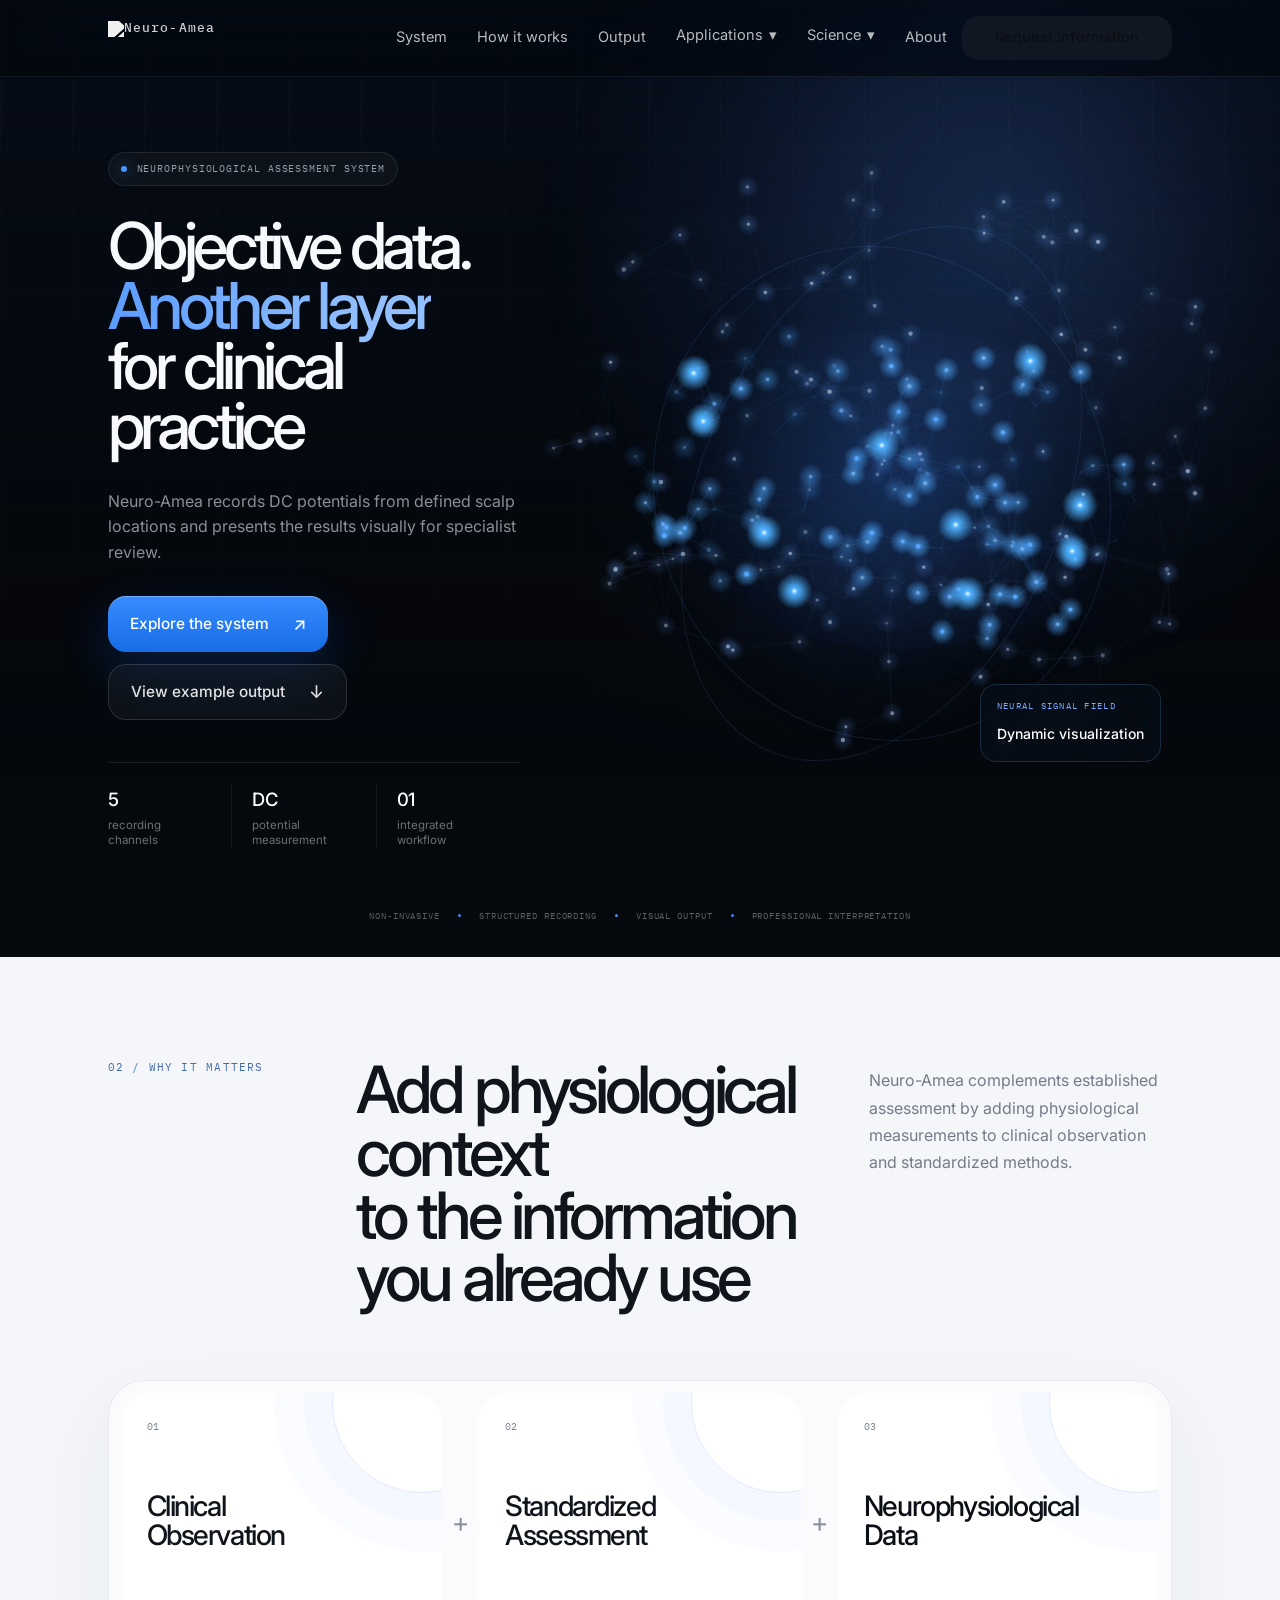
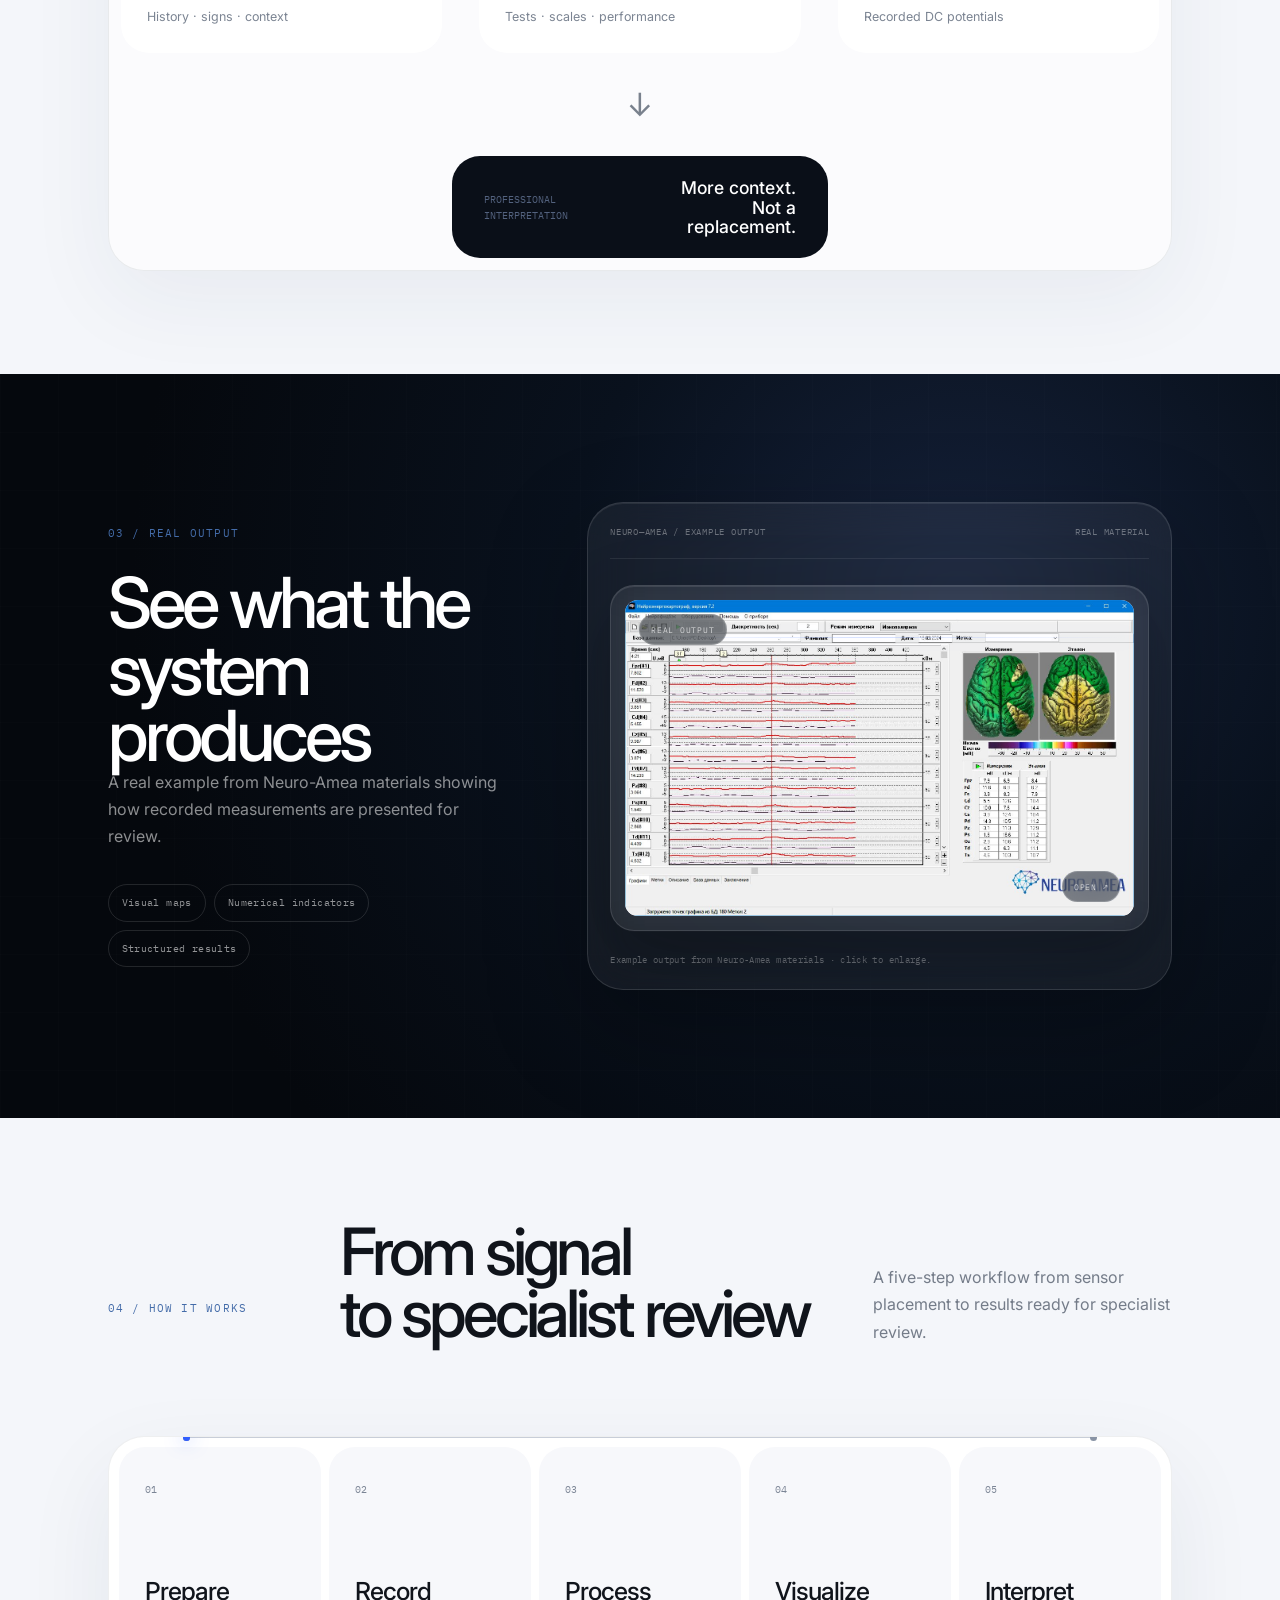
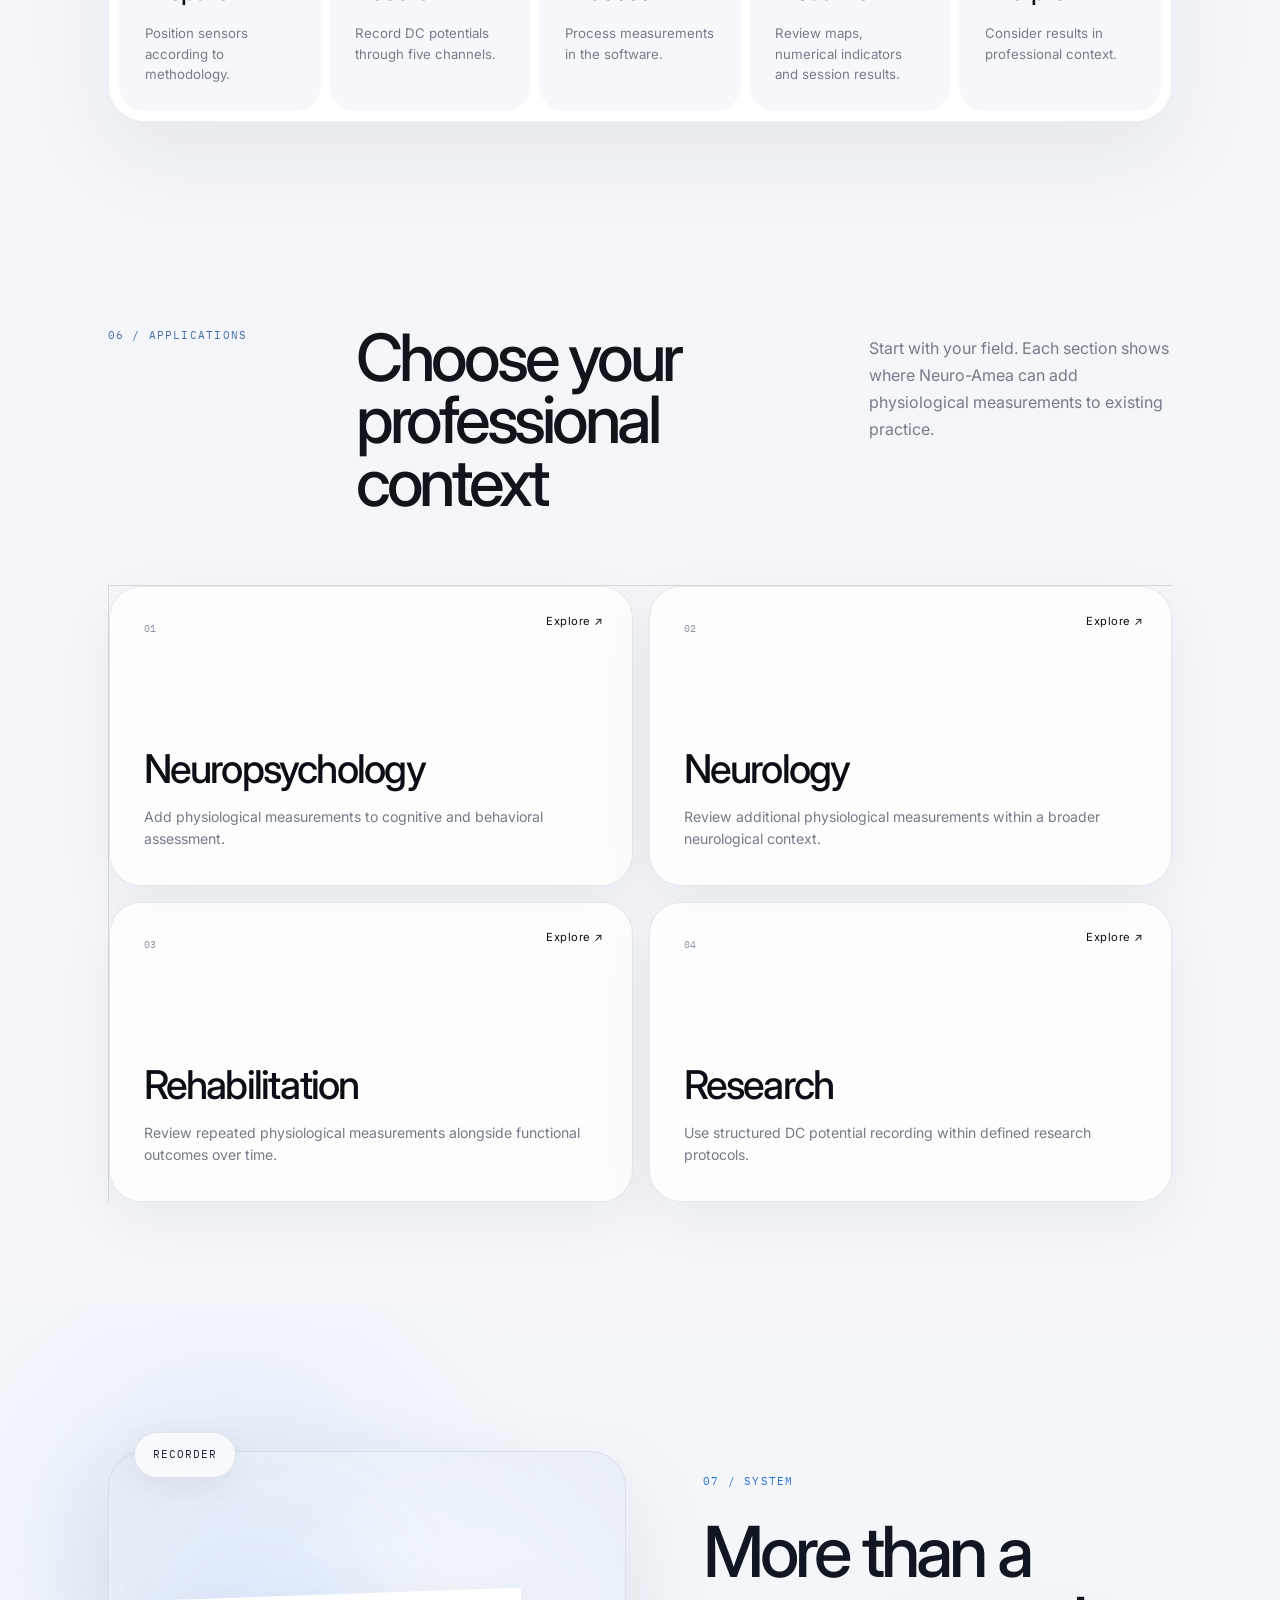
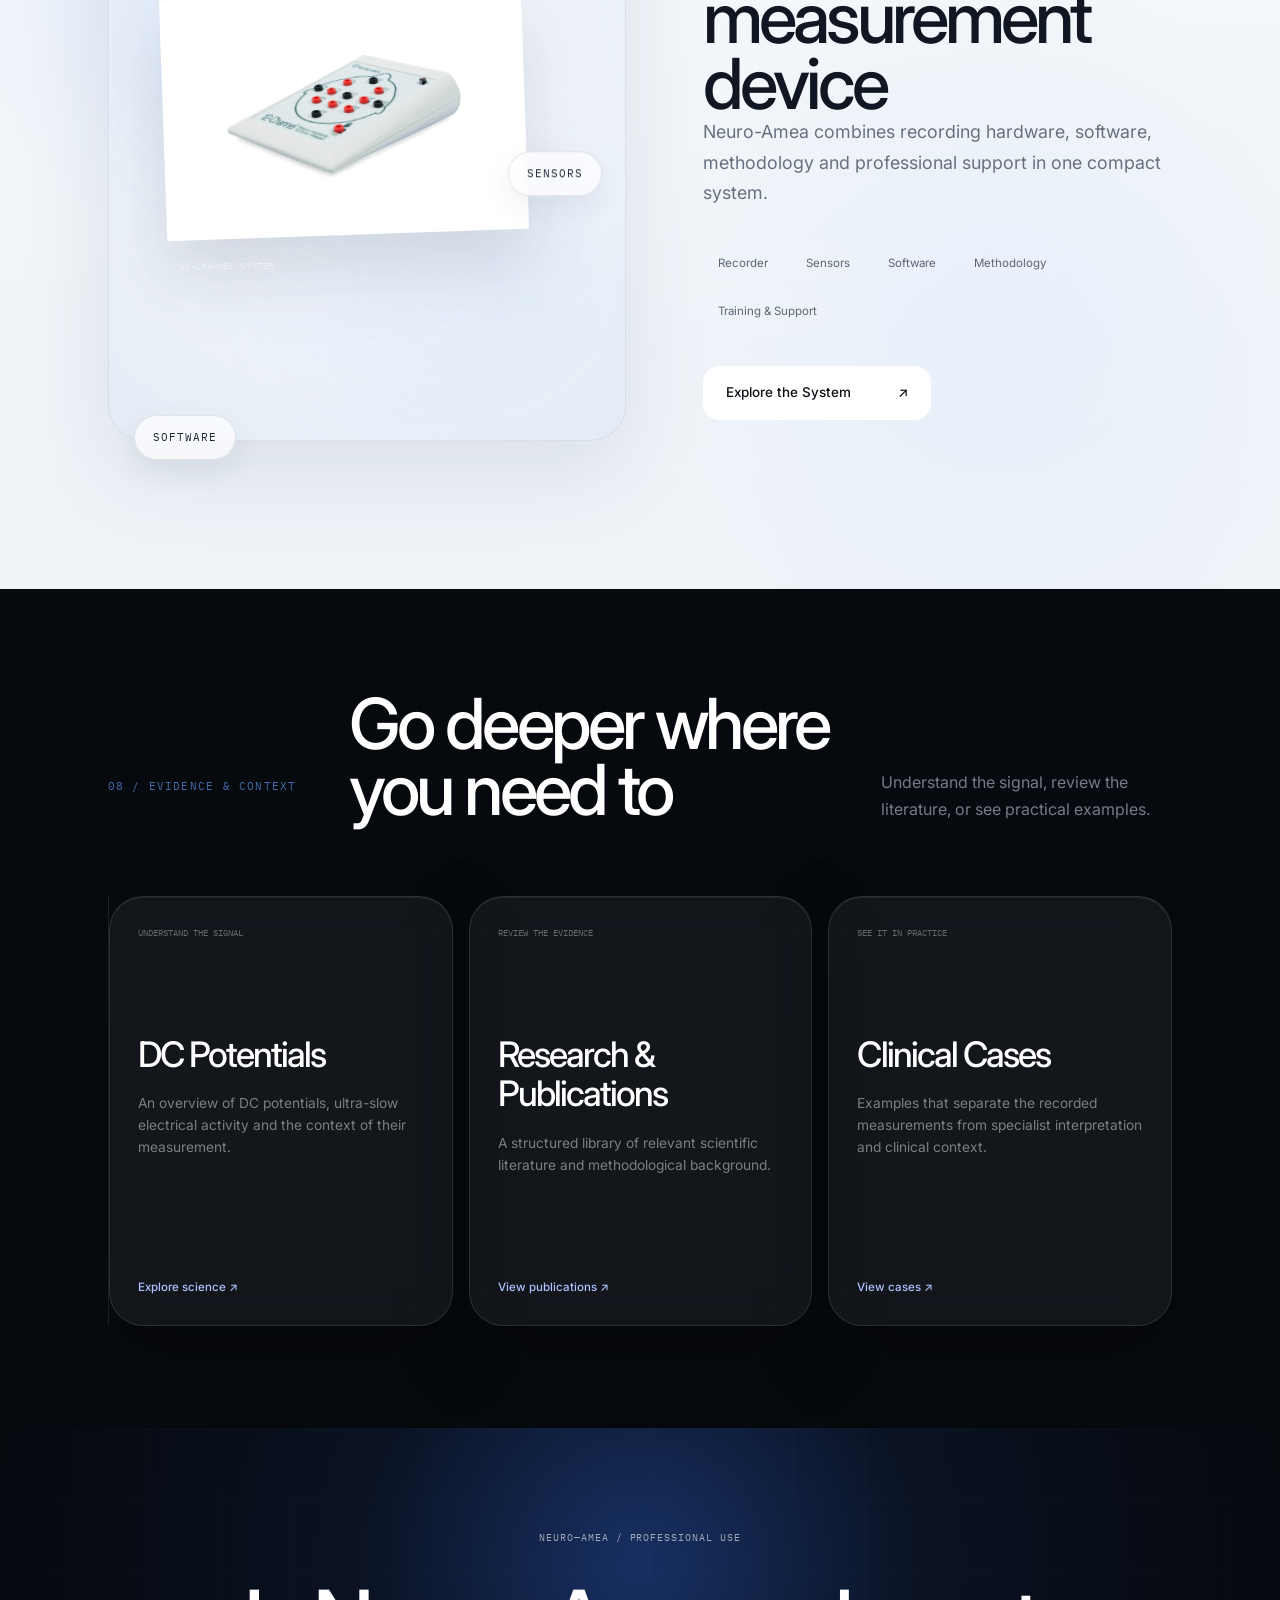
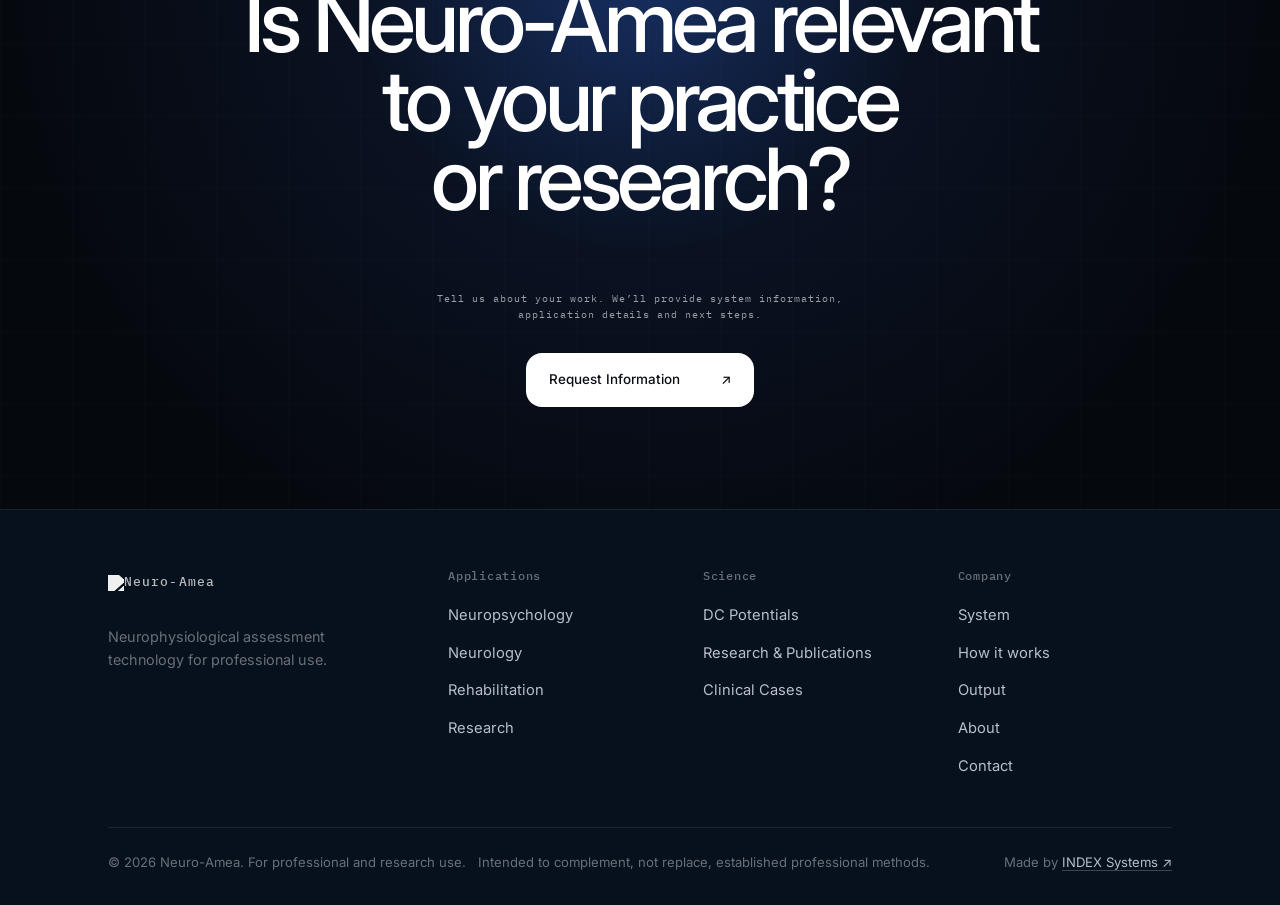
==== commit 2d4ae626: "Add files via upload" ====
--- a/index.html
+++ b/index.html
@@ -1,165 +1,152 @@
-<!doctype html>
+<!DOCTYPE html>
+
 <html lang="en">
 <head>
-<meta charset="utf-8">
+<meta charset="utf-8"/>
 <title>Neuro-Amea — Objective Neurophysiological Assessment for Clinical Practice</title>
-<meta name="description" content="Neuro-Amea provides specialists with additional physiological data on brain functional state through non-invasive DC potential measurement, complementing established clinical, rehabilitation and research practice.">
-<link rel="canonical" href="/">
-<meta property="og:title" content="Neuro-Amea — Objective Neurophysiological Assessment">
-<meta property="og:description" content="Non-invasive DC potential measurement as an additional layer of information for professional assessment.">
-<meta property="og:type" content="website">
-<meta name="viewport" content="width=device-width, initial-scale=1">
-<link rel="stylesheet" href="assets/css/style.css">
+<meta content="Neuro-Amea provides specialists with additional physiological data on brain functional state through non-invasive DC potential measurement, complementing established clinical, rehabilitation and research practice." name="description"/>
+<link href="/" rel="canonical"/>
+<meta content="Neuro-Amea — Objective Neurophysiological Assessment" property="og:title"/>
+<meta content="Non-invasive DC potential measurement as an additional layer of information for professional assessment." property="og:description"/>
+<meta content="website" property="og:type"/>
+<meta content="width=device-width, initial-scale=1" name="viewport"/>
+<link href="assets/css/style.css" rel="stylesheet"/>
 </head>
 <body class="home-v2 home-v24">
 <a class="skip-link" href="#main">Skip to content</a>
-
 <header class="site-header home-header">
-  <div class="wrap nav-row">
-    <a class="logo logo-official" href="/"><img src="https://optim.tildacdn.com/tild3036-3066-4738-b038-323738303438/-/resize/322x/-/format/webp/logo.png.webp" alt="Neuro-Amea"></a>
-    <nav class="primary-nav" id="primary-nav">
-      <ul>
-        <li><a href="system/">System</a></li><li><a href="#process">How it works</a></li><li><a href="#output">Output</a></li>
-        <li class="has-dropdown">
-          <button class="nav-btn" aria-expanded="false">Applications <span aria-hidden="true">▾</span></button>
-          <div class="dropdown">
-            <a href="applications/neuropsychology/">Neuropsychology<small>Cognitive & behavioral context</small></a>
-            <a href="applications/neurology/">Neurology<small>Clinical & neurophysiological context</small></a>
-            <a href="applications/rehabilitation/">Rehabilitation<small>Repeated-measurement follow-up</small></a>
-            <a href="applications/research/">Research<small>Protocol-based DC recording</small></a>
-          </div>
-        </li>
-        <li class="has-dropdown">
-          <button class="nav-btn" aria-expanded="false">Science <span aria-hidden="true">▾</span></button>
-          <div class="dropdown">
-            <a href="dc-potentials/">DC Potentials<small>What the signal is</small></a>
-            <a href="publications/">Research & Publications<small>Literature base</small></a>
-            <a href="clinical-cases/">Clinical Cases<small>Applied examples</small></a>
-          </div>
-        </li>
-        <li><a href="about/">About</a></li>
-      </ul>
-      <div class="nav-cta"><a class="cta" href="contact/">Request Information</a></div>
-    </nav>
-    <button class="menu-toggle" aria-label="Open menu" aria-expanded="false" aria-controls="primary-nav"><span></span><span></span><span></span></button>
-  </div>
+<div class="wrap nav-row">
+<a class="logo logo-official" href="/"><img alt="Neuro-Amea" src="https://optim.tildacdn.com/tild3036-3066-4738-b038-323738303438/-/resize/322x/-/format/webp/logo.png.webp"/></a>
+<nav class="primary-nav" id="primary-nav">
+<ul>
+<li><a href="system/">System</a></li><li><a href="#process">How it works</a></li><li><a href="#output">Output</a></li>
+<li class="has-dropdown">
+<button aria-expanded="false" class="nav-btn">Applications <span aria-hidden="true">▾</span></button>
+<div class="dropdown">
+<a href="applications/neuropsychology/">Neuropsychology<small>Cognitive &amp; behavioral context</small></a>
+<a href="applications/neurology/">Neurology<small>Clinical &amp; neurophysiological context</small></a>
+<a href="applications/rehabilitation/">Rehabilitation<small>Repeated-measurement follow-up</small></a>
+<a href="applications/research/">Research<small>Protocol-based DC recording</small></a>
+</div>
+</li>
+<li class="has-dropdown">
+<button aria-expanded="false" class="nav-btn">Science <span aria-hidden="true">▾</span></button>
+<div class="dropdown">
+<a href="dc-potentials/">DC Potentials<small>What the signal is</small></a>
+<a href="publications/">Research &amp; Publications<small>Literature base</small></a>
+<a href="clinical-cases/">Clinical Cases<small>Applied examples</small></a>
+</div>
+</li>
+<li><a href="about/">About</a></li>
+</ul>
+<div class="nav-cta"><a class="cta" href="contact/">Request Information</a></div>
+</nav>
+<button aria-controls="primary-nav" aria-expanded="false" aria-label="Open menu" class="menu-toggle"><span></span><span></span><span></span></button>
+</div>
 </header>
-
 <main id="main">
-  <section class="v24-hero modern-hero" id="top">
-    <canvas class="hero-neural-canvas" data-hero-neural aria-hidden="true"></canvas>
-    <div class="modern-hero-aurora" aria-hidden="true"></div>
-    <div class="modern-hero-grid" aria-hidden="true"></div>
-    <div class="wrap modern-hero-shell">
-      <div class="modern-hero-copy reveal">
-        <p class="modern-kicker"><span></span> Neurophysiological assessment system</p>
-        <h1>Objective data.<br><span>Another layer</span><br>for clinical practice.</h1>
-        <p class="modern-lede">Neuro-Amea records slow cortical DC potentials and turns them into structured visual information for professional review.</p>
-        <div class="modern-actions">
-          <a class="modern-btn modern-btn-primary" href="system/">Explore the system <i>↗</i></a>
-          <a class="modern-btn modern-btn-secondary" href="#output">View example output <i>↓</i></a>
-        </div>
-        <div class="modern-proof-row" aria-label="System characteristics">
-          <div><b>5</b><span>recording channels</span></div>
-          <div><b>DC</b><span>potential measurement</span></div>
-          <div><b>01</b><span>integrated workflow</span></div>
-        </div>
-      </div>
-
-      <div class="v31-neural-stage reveal" aria-hidden="true">
-  <div class="v31-neural-aura"></div>
-  <canvas id="v31BrainCanvas"></canvas>
-  <div class="v31-neural-caption">
-    <small>NEURAL SIGNAL FIELD</small>
-    <strong>Dynamic visualization</strong>
-  </div>
+<section class="v24-hero modern-hero" id="top">
+<canvas aria-hidden="true" class="hero-neural-canvas" data-hero-neural=""></canvas>
+<div aria-hidden="true" class="modern-hero-aurora"></div>
+<div aria-hidden="true" class="modern-hero-grid"></div>
+<div class="wrap modern-hero-shell">
+<div class="modern-hero-copy reveal">
+<p class="modern-kicker"><span></span> Neurophysiological assessment system</p>
+<h1>Objective data.<br/><span>Another layer</span><br/>for clinical practice</h1>
+<p class="modern-lede">Neuro-Amea records DC potentials from defined scalp locations and presents the results visually for specialist review.</p>
+<div class="modern-actions">
+<a class="modern-btn modern-btn-primary" href="system/">Explore the system <i>↗</i></a>
+<a class="modern-btn modern-btn-secondary" href="#output">View example output <i>↓</i></a>
 </div>
-
-      <div class="modern-hero-rail reveal">
-        <span>NON-INVASIVE</span><i></i><span>STRUCTURED RECORDING</span><i></i><span>VISUAL OUTPUT</span><i></i><span>PROFESSIONAL INTERPRETATION</span>
-      </div>
-    </div>
-  </section>
-
-  <section class="neo-value">
-    <div class="wrap">
-      <div class="neo-section-intro reveal"><p class="neo-index">02 / WHY IT MATTERS</p><h2>Add physiological context<br>to the information you already use.</h2><p class="ux-lead">Neuro-Amea does not replace established assessment. It adds recorded physiological information to clinical observation and standardized methods.</p></div>
-      <div class="neo-layer-system reveal"><div class="neo-layer-card l1"><span>01</span><strong>Clinical<br>Observation</strong><small>History · signs · context</small></div><div class="neo-plus">+</div><div class="neo-layer-card l2"><span>02</span><strong>Standardized<br>Assessment</strong><small>Tests · scales · performance</small></div><div class="neo-plus">+</div><div class="neo-layer-card l3"><span>03</span><strong>Neurophysiological<br>Data</strong><small>Recorded DC potentials</small></div><div class="neo-vector">↓</div><div class="neo-layer-result"><span>PROFESSIONAL INTERPRETATION</span><b>More context.<br>Not a replacement.</b></div></div>
-    </div>
-  </section>
-
-
-  <section class="neo-output" id="output">
-    <div class="wrap neo-output-grid">
-      <div class="neo-output-copy reveal"><p class="neo-index">03 / REAL OUTPUT</p><h2>See what the<br>system produces.</h2><p>A real example from Neuro-Amea materials: recorded information presented visually for specialist review.</p><div class="neo-chipset"><span>Visual maps</span><span>Numerical indicators</span><span>Structured results</span></div></div>
-      <div class="neo-output-panel reveal"><div class="neo-output-top"><span>NEURO—AMEA / EXAMPLE OUTPUT</span><span>REAL MATERIAL</span></div><a class="neo-map-stage neo-real-output-stage" href="assets/img/output-real.png" target="_blank" rel="noopener"><div class="neo-real-output-glass"><img src="assets/img/output-real.png" alt="Example Neuro-Amea assessment output" loading="lazy"><div class="neo-scanline"></div><span class="neo-data-float df1">REAL OUTPUT</span><span class="neo-data-float df2">OPEN ↗</span></div></a><p class="neo-output-source">Example output from Neuro-Amea materials · click to enlarge.</p></div>
-    </div>
-  </section>
-
-  <section class="neo-process" id="process">
-    <div class="wrap"><div class="neo-process-head reveal"><p class="neo-index">04 / HOW IT WORKS</p><div><h2>From signal<br>to specialist review.</h2></div><p>A clear five-step path from sensor placement to information that can be interpreted in professional context.</p></div>
-      <div class="neo-flow reveal" data-signal-chain><div class="neo-flow-line"><i></i></div><article><span>01</span><b>Prepare</b><p>Position sensors according to methodology.</p></article><article><span>02</span><b>Record</b><p>Record DC potentials through five channels.</p></article><article><span>03</span><b>Process</b><p>Process measurements in the software.</p></article><article><span>04</span><b>Visualize</b><p>Review maps and numerical indicators.</p></article><article><span>05</span><b>Interpret</b><p>Consider results in professional context.</p></article></div>
-    </div>
-  </section>
-
-  <section class="neo-applications">
-    <div class="wrap"><div class="neo-section-intro reveal"><p class="neo-index">06 / APPLICATIONS</p><h2>Choose your<br>professional context.</h2><p class="ux-lead">Start with the way you work. Each section explains where Neuro-Amea can add physiological context.</p></div><div class="neo-app-grid"><a href="applications/neuropsychology/index.html" class="neo-app reveal"><span>01</span><h3>Neuropsychology</h3><p>Add physiological context to cognitive and behavioral assessment.</p><i>Explore ↗</i></a><a href="applications/neurology/index.html" class="neo-app reveal"><span>02</span><h3>Neurology</h3><p>Review an additional neurophysiological layer within a broader neurological context.</p><i>Explore ↗</i></a><a href="applications/rehabilitation/index.html" class="neo-app reveal"><span>03</span><h3>Rehabilitation</h3><p>Use repeated measurements alongside functional outcomes over time.</p><i>Explore ↗</i></a><a href="applications/research/index.html" class="neo-app reveal"><span>04</span><h3>Research</h3><p>Use structured DC potential recording within research protocols.</p><i>Explore ↗</i></a></div></div>
-  </section>
-
-  <section class="neo-system">
-    <div class="wrap neo-system-grid">
-      <div class="neo-system-visual reveal">
-        <div class="neo-system-orbit">
+<div aria-label="System characteristics" class="modern-proof-row">
+<div><b>5</b><span>recording channels</span></div>
+<div><b>DC</b><span>potential measurement</span></div>
+<div><b>01</b><span>integrated workflow</span></div>
+</div>
+</div>
+<div aria-hidden="true" class="v31-neural-stage reveal">
+<div class="v31-neural-aura"></div>
+<canvas id="v31BrainCanvas"></canvas>
+<div class="v31-neural-caption">
+<small>NEURAL SIGNAL FIELD</small>
+<strong>Dynamic visualization</strong>
+</div>
+</div>
+<div class="modern-hero-rail reveal">
+<span>NON-INVASIVE</span><i></i><span>STRUCTURED RECORDING</span><i></i><span>VISUAL OUTPUT</span><i></i><span>PROFESSIONAL INTERPRETATION</span>
+</div>
+</div>
+</section>
+<section class="neo-value">
+<div class="wrap">
+<div class="neo-section-intro reveal"><p class="neo-index">02 / WHY IT MATTERS</p><h2>Add physiological context<br/>to the information you already use</h2><p class="ux-lead">Neuro-Amea complements established assessment by adding physiological measurements to clinical observation and standardized methods.</p></div>
+<div class="neo-layer-system reveal"><div class="neo-layer-card l1"><span>01</span><strong>Clinical<br/>Observation</strong><small>History · signs · context</small></div><div class="neo-plus">+</div><div class="neo-layer-card l2"><span>02</span><strong>Standardized<br/>Assessment</strong><small>Tests · scales · performance</small></div><div class="neo-plus">+</div><div class="neo-layer-card l3"><span>03</span><strong>Neurophysiological<br/>Data</strong><small>Recorded DC potentials</small></div><div class="neo-vector">↓</div><div class="neo-layer-result"><span>PROFESSIONAL INTERPRETATION</span><b>More context.<br/>Not a replacement.</b></div></div>
+</div>
+</section>
+<section class="neo-output" id="output">
+<div class="wrap neo-output-grid">
+<div class="neo-output-copy reveal"><p class="neo-index">03 / REAL OUTPUT</p><h2>See what the<br/>system produces</h2><p>A real example from Neuro-Amea materials showing how recorded measurements are presented for review.</p><div class="neo-chipset"><span>Visual maps</span><span>Numerical indicators</span><span>Structured results</span></div></div>
+<div class="neo-output-panel reveal"><div class="neo-output-top"><span>NEURO—AMEA / EXAMPLE OUTPUT</span><span>REAL MATERIAL</span></div><a class="neo-map-stage neo-real-output-stage" href="assets/img/output-real.png" rel="noopener" target="_blank"><div class="neo-real-output-glass"><img alt="Example Neuro-Amea assessment output" loading="lazy" src="assets/img/output-real.png"/><div class="neo-scanline"></div><span class="neo-data-float df1">REAL OUTPUT</span><span class="neo-data-float df2">OPEN ↗</span></div></a><p class="neo-output-source">Example output from Neuro-Amea materials · click to enlarge.</p></div>
+</div>
+</section>
+<section class="neo-process" id="process">
+<div class="wrap"><div class="neo-process-head reveal"><p class="neo-index">04 / HOW IT WORKS</p><div><h2>From signal<br/>to specialist review</h2></div><p>A five-step workflow from sensor placement to results ready for specialist review.</p></div>
+<div class="neo-flow reveal" data-signal-chain=""><div class="neo-flow-line"><i></i></div><article><span>01</span><b>Prepare</b><p>Position sensors according to methodology.</p></article><article><span>02</span><b>Record</b><p>Record DC potentials through five channels.</p></article><article><span>03</span><b>Process</b><p>Process measurements in the software.</p></article><article><span>04</span><b>Visualize</b><p>Review maps, numerical indicators and session results.</p></article><article><span>05</span><b>Interpret</b><p>Consider results in professional context.</p></article></div>
+</div>
+</section>
+<section class="neo-applications">
+<div class="wrap"><div class="neo-section-intro reveal"><p class="neo-index">06 / APPLICATIONS</p><h2>Choose your<br/>professional context</h2><p class="ux-lead">Start with your field. Each section shows where Neuro-Amea can add physiological measurements to existing practice.</p></div><div class="neo-app-grid"><a class="neo-app reveal" href="applications/neuropsychology/index.html"><span>01</span><h3>Neuropsychology</h3><p>Add physiological measurements to cognitive and behavioral assessment.</p><i>Explore ↗</i></a><a class="neo-app reveal" href="applications/neurology/index.html"><span>02</span><h3>Neurology</h3><p>Review additional physiological measurements within a broader neurological context.</p><i>Explore ↗</i></a><a class="neo-app reveal" href="applications/rehabilitation/index.html"><span>03</span><h3>Rehabilitation</h3><p>Review repeated physiological measurements alongside functional outcomes over time.</p><i>Explore ↗</i></a><a class="neo-app reveal" href="applications/research/index.html"><span>04</span><h3>Research</h3><p>Use structured DC potential recording within defined research protocols.</p><i>Explore ↗</i></a></div></div>
+</section>
+<section class="neo-system">
+<div class="wrap neo-system-grid">
+<div class="neo-system-visual reveal">
+<div class="neo-system-orbit">
 <div class="system-ambient system-ambient-a"></div><div class="system-ambient system-ambient-b"></div>
-          <div class="neo-system-glass">
-            <img src="assets/img/966A1809_1.jpg" alt="Neuro-Amea 12-channel neuro-metabolic activity mapper">
-            <span>12-CHANNEL SYSTEM</span>
-          </div>
-        </div>
-        
-        <div class="neo-system-tag t1">RECORDER</div><div class="neo-system-tag t2">SENSORS</div><div class="neo-system-tag t3">SOFTWARE</div>
-      </div>
-      <div class="neo-system-copy reveal">
-        <p class="neo-index">07 / SYSTEM</p>
-        <h2>More than a<br>measurement device.</h2>
-        <p>Neuro-Amea brings the hardware, software, methodology and professional support into one compact assessment system.</p>
-        <div class="neo-system-list"><span>Recorder</span><span>Sensors</span><span>Software</span><span>Methodology</span><span>Training & Support</span></div>
-        <a class="neo-btn neo-btn-dark" href="system/">Explore the System <span>↗</span></a>
-      </div>
-    </div>
-  </section>
-
-  <section class="neo-science">
-    <div class="wrap">
-      <div class="neo-science-head reveal"><p class="neo-index">08 / EVIDENCE & CONTEXT</p><h2>Go deeper where<br>you need to.</h2><p>Understand the signal, review the literature, or see practical examples.</p></div>
-      <div class="neo-science-grid">
-        <a href="dc-potentials/" class="neo-science-card reveal"><span>UNDERSTAND THE SIGNAL</span><h3>DC Potentials</h3><p>Ultra-slow electrical activity and the physiological context around its measurement.</p><b>Explore science ↗</b></a>
-        <a href="publications/" class="neo-science-card reveal"><span>REVIEW THE EVIDENCE</span><h3>Research & Publications</h3><p>A structured library of relevant scientific sources and methodological background.</p><b>View publications ↗</b></a>
-        <a href="clinical-cases/" class="neo-science-card reveal"><span>SEE IT IN PRACTICE</span><h3>Clinical Cases</h3><p>Recorded findings separated clearly from professional interpretation and clinical context.</p><b>View cases ↗</b></a>
-      </div>
-    </div>
-  </section>
-
-  <section class="neo-final">
-    <div class="neo-final-grid" aria-hidden="true"></div>
-    <div class="wrap neo-final-inner reveal">
-      <p>NEURO—AMEA / PROFESSIONAL USE</p>
-      <h2>Is Neuro-Amea relevant<br>to your practice<br>or research?</h2><p class="neo-final-note">Tell us about your work. We’ll provide system information, application details and next steps.</p>
-      <a class="neo-btn neo-btn-light" href="contact/">Request Information <span>↗</span></a>
-    </div>
-  </section>
+<div class="neo-system-glass">
+<img alt="Neuro-Amea 12-channel neuro-metabolic activity mapper" src="assets/img/966A1809_1.jpg"/>
+<span>12-CHANNEL SYSTEM</span>
+</div>
+</div>
+<div class="neo-system-tag t1">RECORDER</div><div class="neo-system-tag t2">SENSORS</div><div class="neo-system-tag t3">SOFTWARE</div>
+</div>
+<div class="neo-system-copy reveal">
+<p class="neo-index">07 / SYSTEM</p>
+<h2>More than a<br/>measurement device</h2>
+<p>Neuro-Amea combines recording hardware, software, methodology and professional support in one compact system.</p>
+<div class="neo-system-list"><span>Recorder</span><span>Sensors</span><span>Software</span><span>Methodology</span><span>Training &amp; Support</span></div>
+<a class="neo-btn neo-btn-dark" href="system/">Explore the System <span>↗</span></a>
+</div>
+</div>
+</section>
+<section class="neo-science">
+<div class="wrap">
+<div class="neo-science-head reveal"><p class="neo-index">08 / EVIDENCE &amp; CONTEXT</p><h2>Go deeper where<br/>you need to</h2><p>Understand the signal, review the literature, or see practical examples.</p></div>
+<div class="neo-science-grid">
+<a class="neo-science-card reveal" href="dc-potentials/"><span>UNDERSTAND THE SIGNAL</span><h3>DC Potentials</h3><p>An overview of DC potentials, ultra-slow electrical activity and the context of their measurement.</p><b>Explore science ↗</b></a>
+<a class="neo-science-card reveal" href="publications/"><span>REVIEW THE EVIDENCE</span><h3>Research &amp; Publications</h3><p>A structured library of relevant scientific literature and methodological background.</p><b>View publications ↗</b></a>
+<a class="neo-science-card reveal" href="clinical-cases/"><span>SEE IT IN PRACTICE</span><h3>Clinical Cases</h3><p>Examples that separate the recorded measurements from specialist interpretation and clinical context.</p><b>View cases ↗</b></a>
+</div>
+</div>
+</section>
+<section class="neo-final">
+<div aria-hidden="true" class="neo-final-grid"></div>
+<div class="wrap neo-final-inner reveal">
+<p>NEURO—AMEA / PROFESSIONAL USE</p>
+<h2>Is Neuro-Amea relevant<br/>to your practice<br/>or research?</h2><p class="neo-final-note">Tell us about your work. We’ll provide system information, application details and next steps.</p>
+<a class="neo-btn neo-btn-light" href="contact/">Request Information <span>↗</span></a>
+</div>
+</section>
 </main>
-
 <footer class="site-footer neo-footer">
-  <div class="wrap">
-    <div class="footer-grid">
-      <div><a class="logo logo-official" href="/"><img src="https://optim.tildacdn.com/tild3036-3066-4738-b038-323738303438/-/resize/322x/-/format/webp/logo.png.webp" alt="Neuro-Amea"></a><p style="margin-top:16px; font-size:0.9rem; max-width:32ch;">Neurophysiological assessment technology for professional use.</p></div>
-      <div><h4>Applications</h4><ul><li><a href="applications/neuropsychology/">Neuropsychology</a></li><li><a href="applications/neurology/">Neurology</a></li><li><a href="applications/rehabilitation/">Rehabilitation</a></li><li><a href="applications/research/">Research</a></li></ul></div>
-      <div><h4>Science</h4><ul><li><a href="dc-potentials/">DC Potentials</a></li><li><a href="publications/">Research & Publications</a></li><li><a href="clinical-cases/">Clinical Cases</a></li></ul></div>
-      <div><h4>Company</h4><ul><li><a href="system/">System</a></li><li><a href="#process">How it works</a></li><li><a href="#output">Output</a></li><li><a href="about/">About</a></li><li><a href="contact/">Contact</a></li></ul></div>
-    </div>
-    <div class="footer-bottom"><span>© 2026 Neuro-Amea. For professional and research use.</span><span>Intended to complement, not replace, established professional methods.</span><span class="index-systems-credit">Made by <a href="https://www.index-systems.ru/" target="_blank" rel="noopener">INDEX Systems ↗</a></span></div>
-  </div>
+<div class="wrap">
+<div class="footer-grid">
+<div><a class="logo logo-official" href="/"><img alt="Neuro-Amea" src="https://optim.tildacdn.com/tild3036-3066-4738-b038-323738303438/-/resize/322x/-/format/webp/logo.png.webp"/></a><p style="margin-top:16px; font-size:0.9rem; max-width:32ch;">Neurophysiological assessment technology for professional use.</p></div>
+<div><h4>Applications</h4><ul><li><a href="applications/neuropsychology/">Neuropsychology</a></li><li><a href="applications/neurology/">Neurology</a></li><li><a href="applications/rehabilitation/">Rehabilitation</a></li><li><a href="applications/research/">Research</a></li></ul></div>
+<div><h4>Science</h4><ul><li><a href="dc-potentials/">DC Potentials</a></li><li><a href="publications/">Research &amp; Publications</a></li><li><a href="clinical-cases/">Clinical Cases</a></li></ul></div>
+<div><h4>Company</h4><ul><li><a href="system/">System</a></li><li><a href="#process">How it works</a></li><li><a href="#output">Output</a></li><li><a href="about/">About</a></li><li><a href="contact/">Contact</a></li></ul></div>
+</div>
+<div class="footer-bottom"><span>© 2026 Neuro-Amea. For professional and research use.</span><span>Intended to complement, not replace, established professional methods.</span><span class="index-systems-credit">Made by <a href="https://www.index-systems.ru/" rel="noopener" target="_blank">INDEX Systems ↗</a></span></div>
+</div>
 </footer>
 <script src="assets/js/main.js"></script>
 </body>
--- a/assets/css/style.css
+++ b/assets/css/style.css
@@ -2001,3 +2001,165 @@
 .internal-v2 .v4-reveal{opacity:.001;transform:translateY(18px);transition:opacity .65s ease,transform .65s ease}
 .internal-v2 .v4-reveal.v4-in{opacity:1;transform:none}
 @media(prefers-reduced-motion:reduce){.internal-v2 .v4-reveal{opacity:1!important;transform:none!important}}
+
+/* =========================================================
+   V4.3 FINAL DESIGN + RESPONSIVE QA
+   Content locked; visual system only.
+   ========================================================= */
+.internal-v2{background:#f7f9fc}
+.internal-v2 main{overflow:hidden}
+.internal-v2 .wrap{width:min(100% - 48px,1440px)!important;padding-left:clamp(0px,2vw,24px)!important;padding-right:clamp(0px,2vw,24px)!important}
+.internal-v2 section{padding:clamp(84px,8vw,124px) 0!important}
+.internal-v2 section:nth-of-type(even){background:transparent}
+.internal-v2 .hr{width:min(100% - 48px,1392px);margin:auto;border-color:rgba(18,37,64,.08)}
+
+/* Header: keep dark brand language on every internal page */
+.internal-v2 .site-header{background:rgba(7,12,20,.88)!important;border-color:rgba(255,255,255,.08)!important;backdrop-filter:blur(24px) saturate(140%)!important}
+.internal-v2 .site-header .logo,.internal-v2 .site-header .primary-nav a,.internal-v2 .site-header .nav-btn{color:rgba(255,255,255,.84)!important}
+.internal-v2 .site-header .primary-nav a:hover,.internal-v2 .site-header .nav-btn:hover{color:#fff!important;background:rgba(255,255,255,.06)}
+.internal-v2 .nav-cta .cta{background:#fff!important;border-color:#fff!important;color:#0b111b!important}
+.internal-v2 .dropdown{border-radius:18px!important;box-shadow:0 24px 70px rgba(0,0,0,.28)!important;overflow:hidden}
+
+/* Internal heroes: actual class used in HTML */
+.internal-v2 .page-hero{
+  position:relative!important;isolation:isolate;overflow:hidden!important;
+  min-height:clamp(500px,62vh,720px)!important;
+  display:flex!important;align-items:center!important;
+  padding:clamp(105px,11vw,150px) 0 clamp(78px,9vw,120px)!important;
+  background:
+    radial-gradient(circle at 78% 27%,rgba(69,135,255,.24),transparent 25%),
+    radial-gradient(circle at 67% 82%,rgba(64,185,255,.10),transparent 28%),
+    linear-gradient(145deg,#07101d 0%,#0a1524 55%,#0d1b2e 100%)!important;
+  border:0!important;color:#fff!important;
+}
+.internal-v2 .page-hero:before{
+  content:""!important;position:absolute!important;inset:0!important;width:auto!important;aspect-ratio:auto!important;border:0!important;border-radius:0!important;box-shadow:none!important;
+  background-image:linear-gradient(rgba(255,255,255,.035) 1px,transparent 1px),linear-gradient(90deg,rgba(255,255,255,.035) 1px,transparent 1px)!important;
+  background-size:72px 72px!important;opacity:.48;mask-image:linear-gradient(to bottom,#000,transparent 94%);z-index:-2
+}
+.internal-v2 .page-hero:after{
+  content:""!important;position:absolute!important;width:min(46vw,620px)!important;height:min(46vw,620px)!important;right:-7%!important;top:7%!important;bottom:auto!important;
+  border:1px solid rgba(126,176,255,.12)!important;border-radius:50%!important;
+  box-shadow:0 0 0 70px rgba(100,160,255,.025),0 0 0 140px rgba(100,160,255,.014)!important;
+  background:radial-gradient(circle,rgba(72,139,255,.12),transparent 66%)!important;filter:blur(.2px);z-index:-1
+}
+.internal-v2 .page-hero .wrap{position:relative;z-index:2}
+.internal-v2 .page-hero h1{max-width:1050px!important;margin:20px 0 28px!important;font-size:clamp(50px,6.6vw,96px)!important;line-height:.96!important;letter-spacing:-.058em!important;font-weight:520!important;color:#fff!important;overflow-wrap:normal;word-break:normal}
+.internal-v2 .page-hero .lede{max-width:760px!important;margin:0!important;color:rgba(237,244,255,.68)!important;font-size:clamp(17px,1.5vw,21px)!important;line-height:1.62!important}
+.internal-v2 .page-hero .eyebrow{margin:0;color:#8fb8ff!important}
+.internal-v2 .breadcrumb{display:inline-flex;margin:0 0 38px!important;color:rgba(255,255,255,.45)!important;text-decoration:none;font-size:.72rem}
+
+/* Content rhythm */
+.internal-v2 h2{font-size:clamp(40px,4.4vw,66px)!important;line-height:1.01!important;letter-spacing:-.05em!important;margin-top:12px}
+.internal-v2 h3{line-height:1.04!important}
+.internal-v2 p,.internal-v2 li{line-height:1.68}
+.internal-v2 .section-head{max-width:850px!important;margin-bottom:clamp(36px,5vw,64px)!important}
+.internal-v2 .grid-2{grid-template-columns:repeat(2,minmax(0,1fr));gap:clamp(40px,6vw,92px)!important;align-items:start}
+.internal-v2 .grid-3{grid-template-columns:repeat(3,minmax(0,1fr));gap:20px!important}
+.internal-v2 .grid-4{grid-template-columns:repeat(4,minmax(0,1fr));gap:16px!important}
+.internal-v2 .grid>*{min-width:0}
+
+/* Editorial cards and diagrams */
+.internal-v2 .plain-card{padding:clamp(24px,3vw,34px)!important;min-height:210px!important;border-radius:26px!important;background:rgba(255,255,255,.76)!important;box-shadow:0 16px 50px rgba(23,43,72,.035)}
+.internal-v2 .plain-card:hover{transform:translateY(-3px)!important;background:#fff!important;box-shadow:0 24px 60px rgba(23,43,72,.08)!important}
+.internal-v2 .media-frame{min-height:390px!important;border-radius:30px!important}
+.internal-v2 .equation{display:grid!important;grid-template-columns:minmax(0,1fr) auto minmax(0,1fr) auto minmax(0,1.1fr);gap:12px!important;padding:18px 0!important;text-align:left!important}
+.internal-v2 .eq-item{min-width:0!important;min-height:116px;display:flex;align-items:center;padding:24px!important;border-radius:22px!important}
+.internal-v2 .eq-op{width:auto!important;transform:none!important;text-align:center!important}
+.internal-v2 .chain{grid-template-columns:repeat(auto-fit,minmax(190px,1fr))!important;border-radius:28px!important;overflow:hidden}
+.internal-v2 .chain-step{min-height:220px!important;padding:28px!important}
+.internal-v2 .chain-step h4{margin-top:54px!important}
+.internal-v2 .timeline{gap:0;margin-top:48px!important}
+.internal-v2 .timeline-point{min-width:0;padding-right:20px}
+.internal-v2 .notice{max-width:680px}
+
+/* Tables and forms */
+.internal-v2 .spec-table{table-layout:fixed}
+.internal-v2 .spec-table td{overflow-wrap:anywhere}
+.internal-v2 .form-grid>*{min-width:0}
+.internal-v2 input,.internal-v2 textarea,.internal-v2 select{max-width:100%}
+
+/* Final CTA */
+.internal-v2 .final-cta{padding:clamp(92px,10vw,150px) 0!important;background:linear-gradient(145deg,#07101d,#0b1728)!important}
+.internal-v2 .final-cta .section-head{margin-bottom:34px!important}
+.internal-v2 .final-cta h2{max-width:980px;margin-inline:auto;font-size:clamp(46px,5.7vw,82px)!important}
+
+/* Footer */
+.internal-v2 .footer-grid{grid-template-columns:minmax(240px,1.35fr) repeat(3,minmax(130px,.65fr))!important;gap:36px!important}
+.internal-v2 .footer-bottom{display:grid!important;grid-template-columns:auto minmax(280px,1fr) auto;gap:22px!important;align-items:start!important}
+.internal-v2 .footer-bottom>*{min-width:0}
+
+/* Tablet / small laptop */
+@media(max-width:1100px){
+  .internal-v2 .wrap{width:min(100% - 40px,1440px)!important;padding-inline:0!important}
+  .internal-v2 .page-hero{min-height:540px!important}
+  .internal-v2 .page-hero h1{font-size:clamp(50px,7.6vw,78px)!important;max-width:900px!important}
+  .internal-v2 .grid-3,.internal-v2 .grid-4{grid-template-columns:repeat(2,minmax(0,1fr))!important}
+  .internal-v2 .footer-grid{grid-template-columns:1.2fr repeat(2,1fr)!important}
+  .internal-v2 .footer-grid>div:last-child{grid-column:2}
+  .internal-v2 .footer-bottom{grid-template-columns:1fr 1fr!important}.internal-v2 .index-systems-credit{grid-column:1/-1}
+}
+
+/* Navigation/mobile starts earlier so it never crowds */
+@media(max-width:980px){
+  .internal-v2 .primary-nav{top:70px!important;inset-inline:0!important;bottom:0!important;background:rgba(7,12,20,.98)!important;padding:22px 24px 40px!important;z-index:60}
+  .internal-v2 .primary-nav a,.internal-v2 .nav-btn{color:#fff!important;border-color:rgba(255,255,255,.08)!important}
+  .internal-v2 .dropdown{box-shadow:none!important;border-radius:0!important;background:transparent!important}
+  .internal-v2 .nav-cta .cta{width:100%!important;color:#0b111b!important}
+  .internal-v2 .page-hero:after{right:-22%!important}
+  .internal-v2 .grid-2{gap:42px!important}
+  .internal-v2 .equation{grid-template-columns:1fr!important;gap:10px!important}
+  .internal-v2 .eq-op{transform:rotate(90deg)!important;justify-self:center;font-size:1.25rem!important}
+}
+
+/* Tablet portrait */
+@media(max-width:768px){
+  .internal-v2 .wrap{width:min(100% - 32px,1440px)!important}
+  .internal-v2 section{padding:72px 0!important}
+  .internal-v2 .page-hero{min-height:500px!important;padding:108px 0 68px!important}
+  .internal-v2 .page-hero h1{font-size:clamp(44px,11vw,66px)!important;max-width:100%!important}
+  .internal-v2 .page-hero .lede{font-size:17px!important}
+  .internal-v2 .breadcrumb{margin-bottom:30px!important}
+  .internal-v2 h2{font-size:clamp(38px,8vw,54px)!important}
+  .internal-v2 .grid-2,.internal-v2 .grid-3,.internal-v2 .grid-4{grid-template-columns:1fr!important;gap:28px!important}
+  .internal-v2 .grid-2[style*="align-items:center"]{gap:36px!important}
+  .internal-v2 .media-frame{min-height:320px!important}
+  .internal-v2 .chain{grid-template-columns:1fr!important}
+  .internal-v2 .chain-step{min-height:150px!important}.internal-v2 .chain-step h4{margin-top:28px!important}
+  .internal-v2 .timeline{display:grid!important;grid-template-columns:1fr!important;border-top:0!important;border-left:1px solid #adb5c1;margin-left:5px!important;gap:0}
+  .internal-v2 .timeline-point{padding:0 0 30px 24px!important}.internal-v2 .timeline-point:last-child{padding-bottom:0!important}
+  .internal-v2 .timeline-point:before{left:-5px!important;top:5px!important}
+  .internal-v2 .footer-grid{grid-template-columns:1fr 1fr!important}.internal-v2 .footer-grid>div:first-child{grid-column:1/-1!important}.internal-v2 .footer-grid>div:last-child{grid-column:auto!important}
+  .internal-v2 .footer-bottom{grid-template-columns:1fr!important}
+  .internal-v2 table{white-space:normal!important}
+}
+
+/* Phones */
+@media(max-width:560px){
+  .internal-v2 .wrap{width:min(100% - 24px,1440px)!important}
+  .internal-v2 .nav-row{min-height:66px!important;height:66px!important}
+  .internal-v2 .primary-nav{top:66px!important}
+  .internal-v2 .page-hero{min-height:auto!important;padding:94px 0 58px!important}
+  .internal-v2 .page-hero:before{background-size:48px 48px!important}
+  .internal-v2 .page-hero:after{width:330px!important;height:330px!important;right:-48%!important;top:12%!important}
+  .internal-v2 .page-hero h1{font-size:clamp(40px,12.5vw,54px)!important;line-height:.98!important;letter-spacing:-.052em!important;margin:16px 0 22px!important}
+  .internal-v2 .page-hero .lede{font-size:16px!important;line-height:1.58!important}
+  .internal-v2 .breadcrumb{font-size:.64rem!important;margin-bottom:25px!important}
+  .internal-v2 section{padding:60px 0!important}
+  .internal-v2 h2{font-size:clamp(34px,10.5vw,46px)!important}
+  .internal-v2 .section-head{margin-bottom:32px!important}
+  .internal-v2 .plain-card{min-height:0!important;padding:24px!important}
+  .internal-v2 .media-frame{min-height:270px!important;border-radius:22px!important}
+  .internal-v2 .eq-item{min-height:94px!important;padding:20px!important;width:100%!important}
+  .internal-v2 .final-cta h2{font-size:clamp(39px,11.5vw,52px)!important}
+  .internal-v2 .final-cta .cta{width:100%!important}
+  .internal-v2 .footer-grid{grid-template-columns:1fr!important;gap:30px!important}.internal-v2 .footer-grid>div:first-child{grid-column:auto!important}
+  .internal-v2 .spec-table{display:table!important;width:100%!important}.internal-v2 .spec-table td{padding:14px 8px!important;font-size:.82rem!important}.internal-v2 .spec-table td:first-child{width:42%!important}
+}
+
+@media(max-width:380px){
+  .internal-v2 .wrap{width:min(100% - 20px,1440px)!important}
+  .internal-v2 .page-hero h1{font-size:38px!important}
+  .internal-v2 h2{font-size:34px!important}
+  .internal-v2 .spec-table td{font-size:.76rem!important;padding:12px 6px!important}
+}
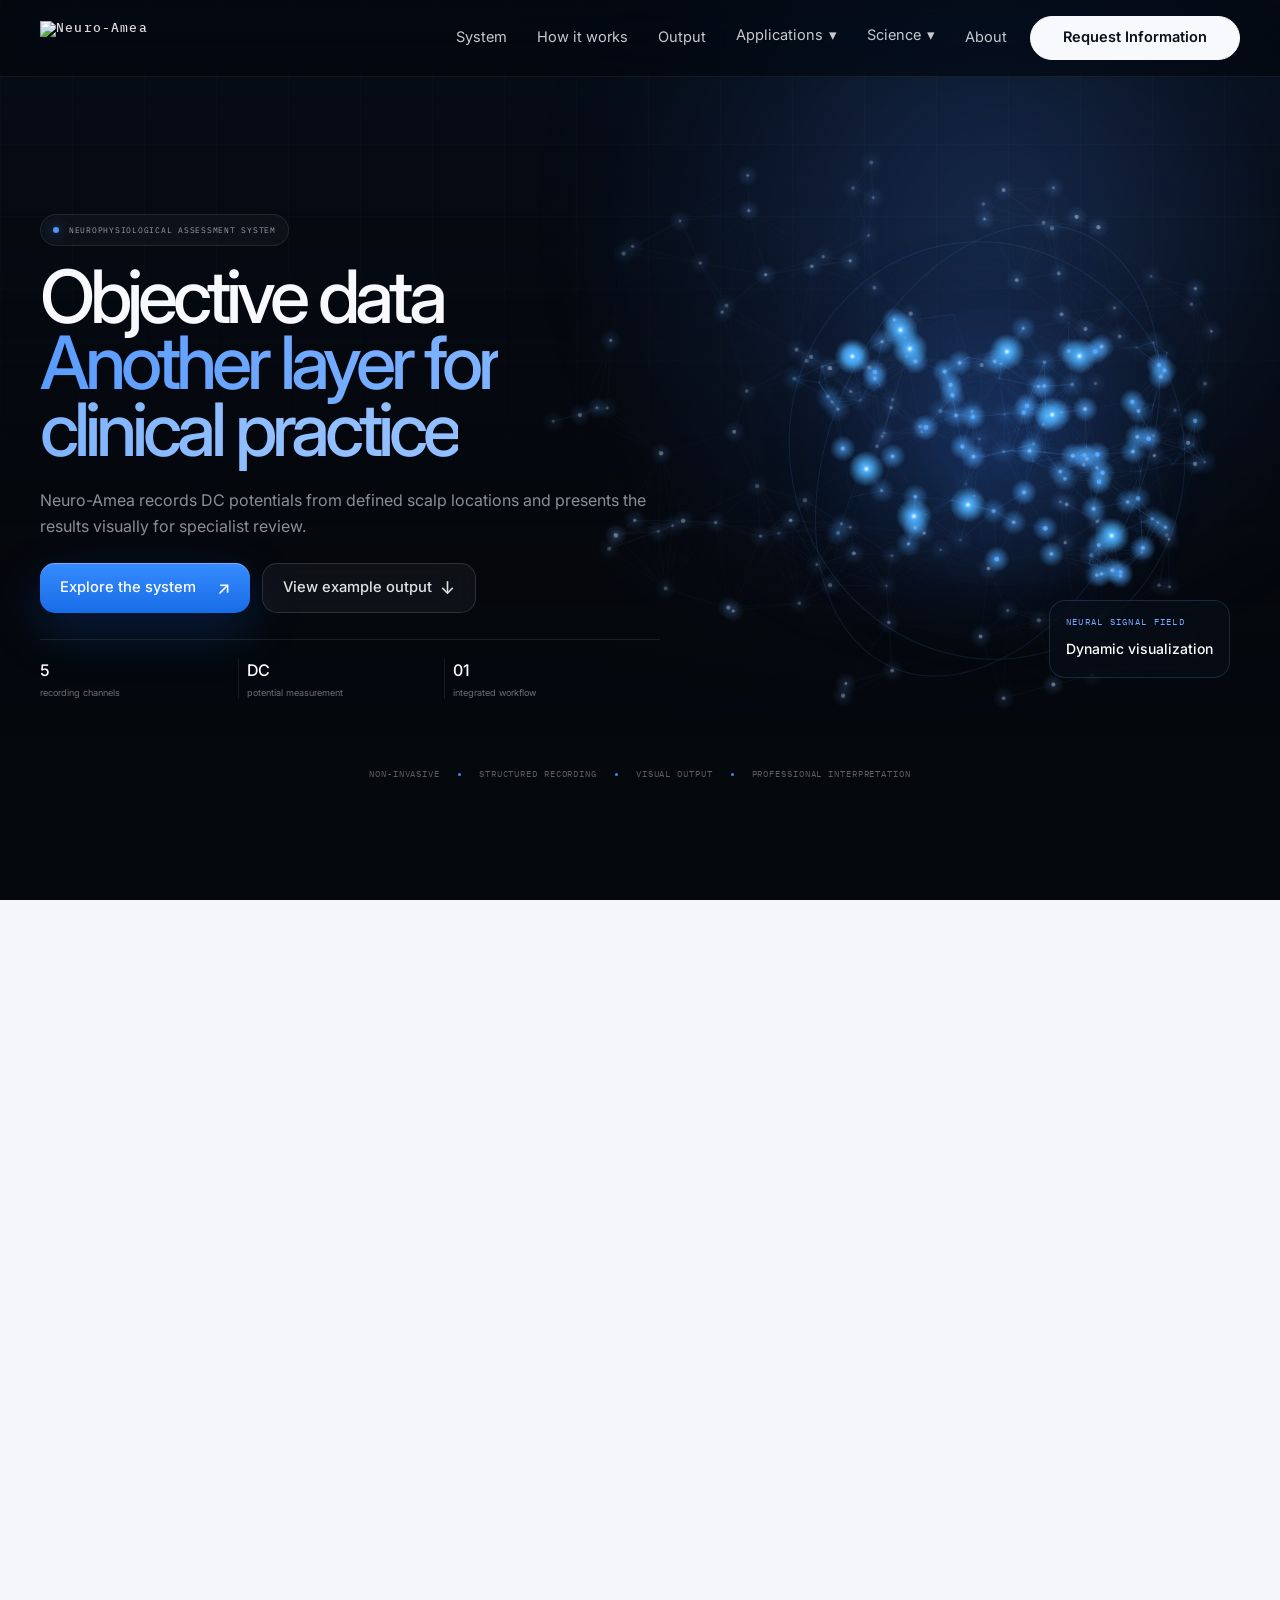
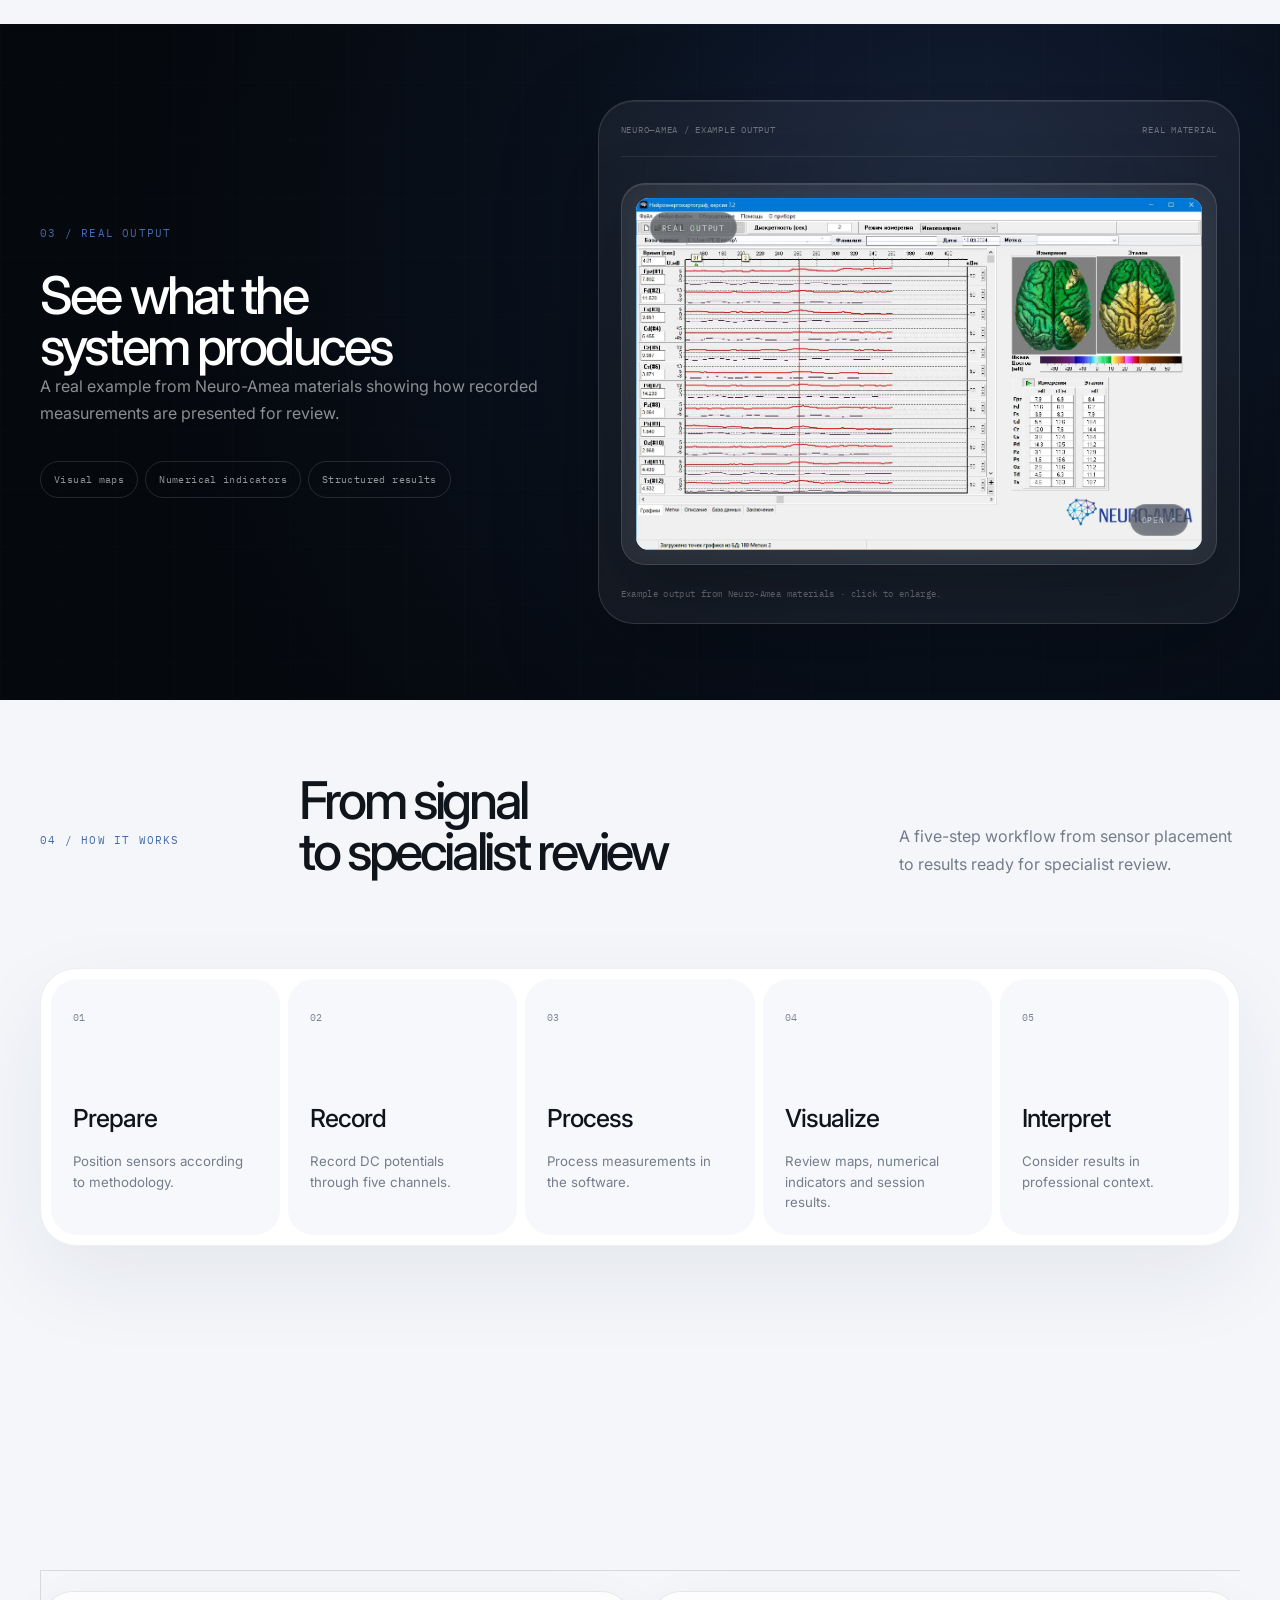
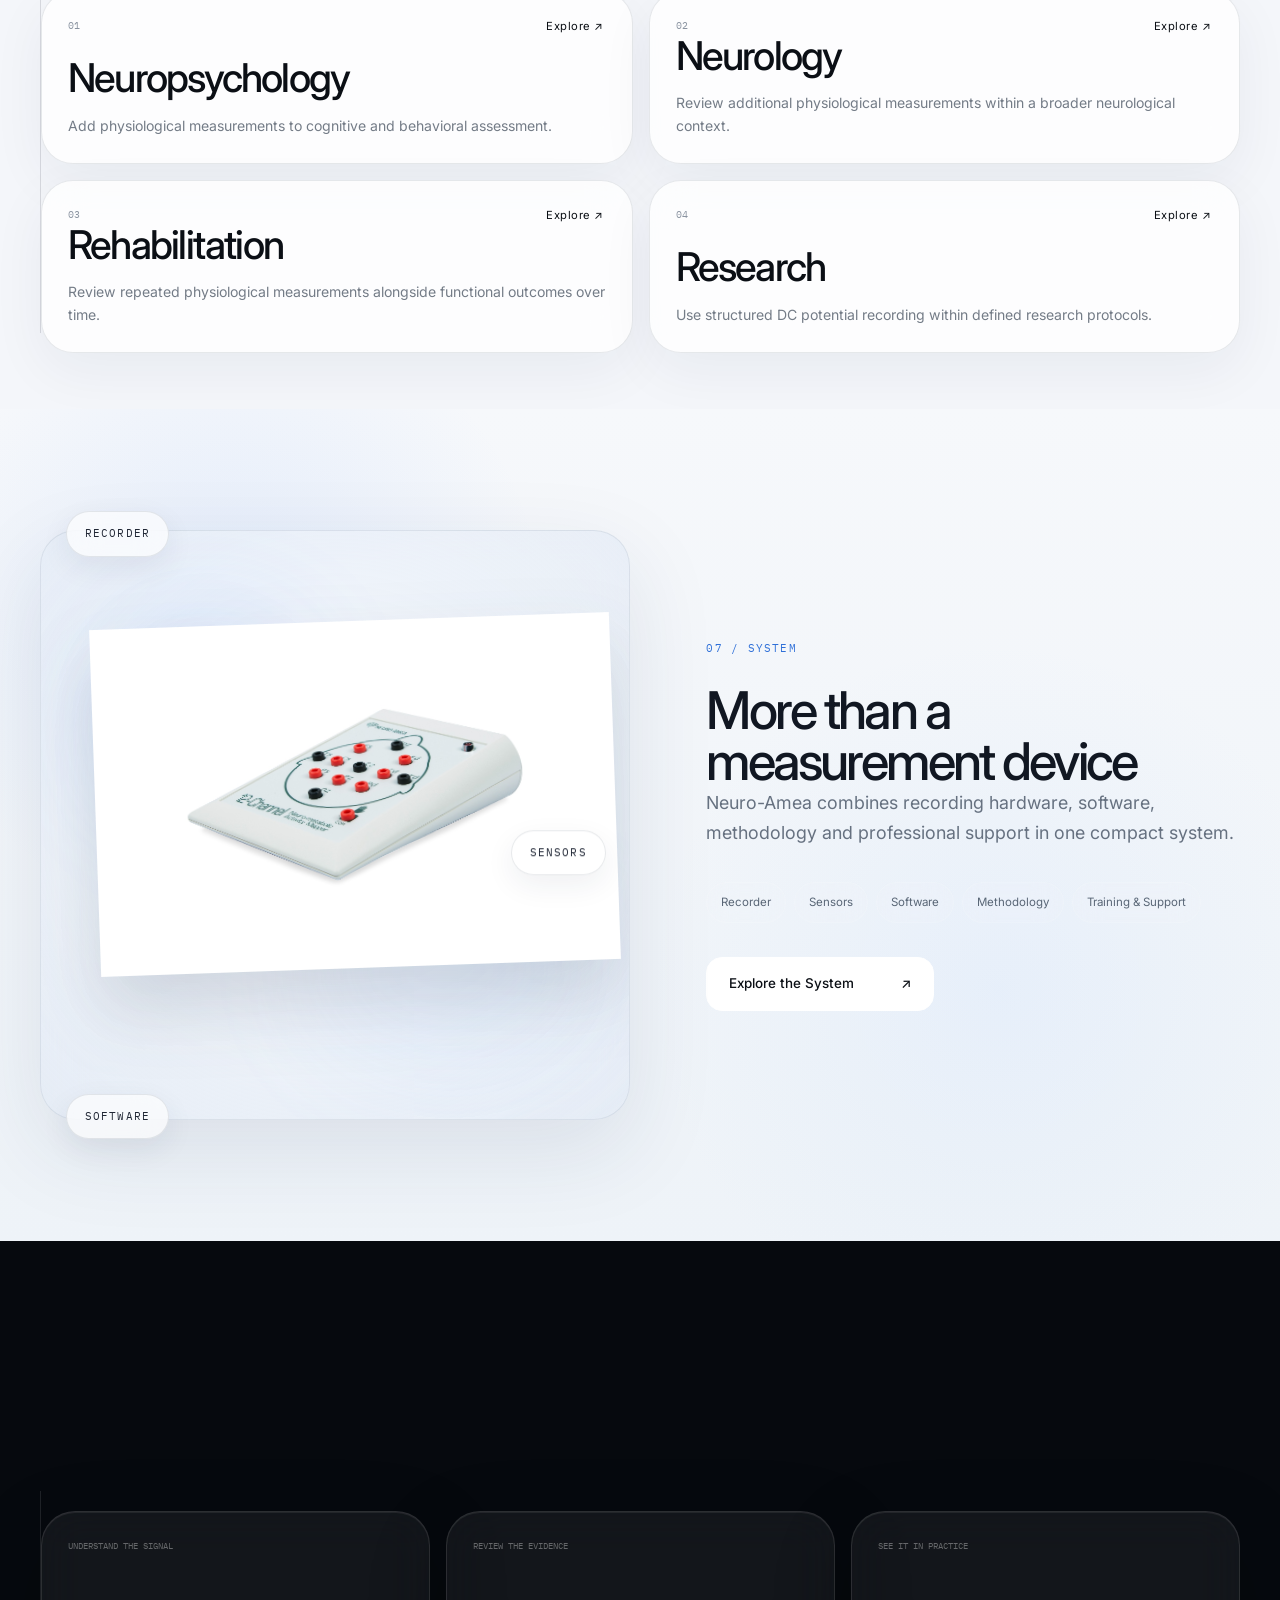
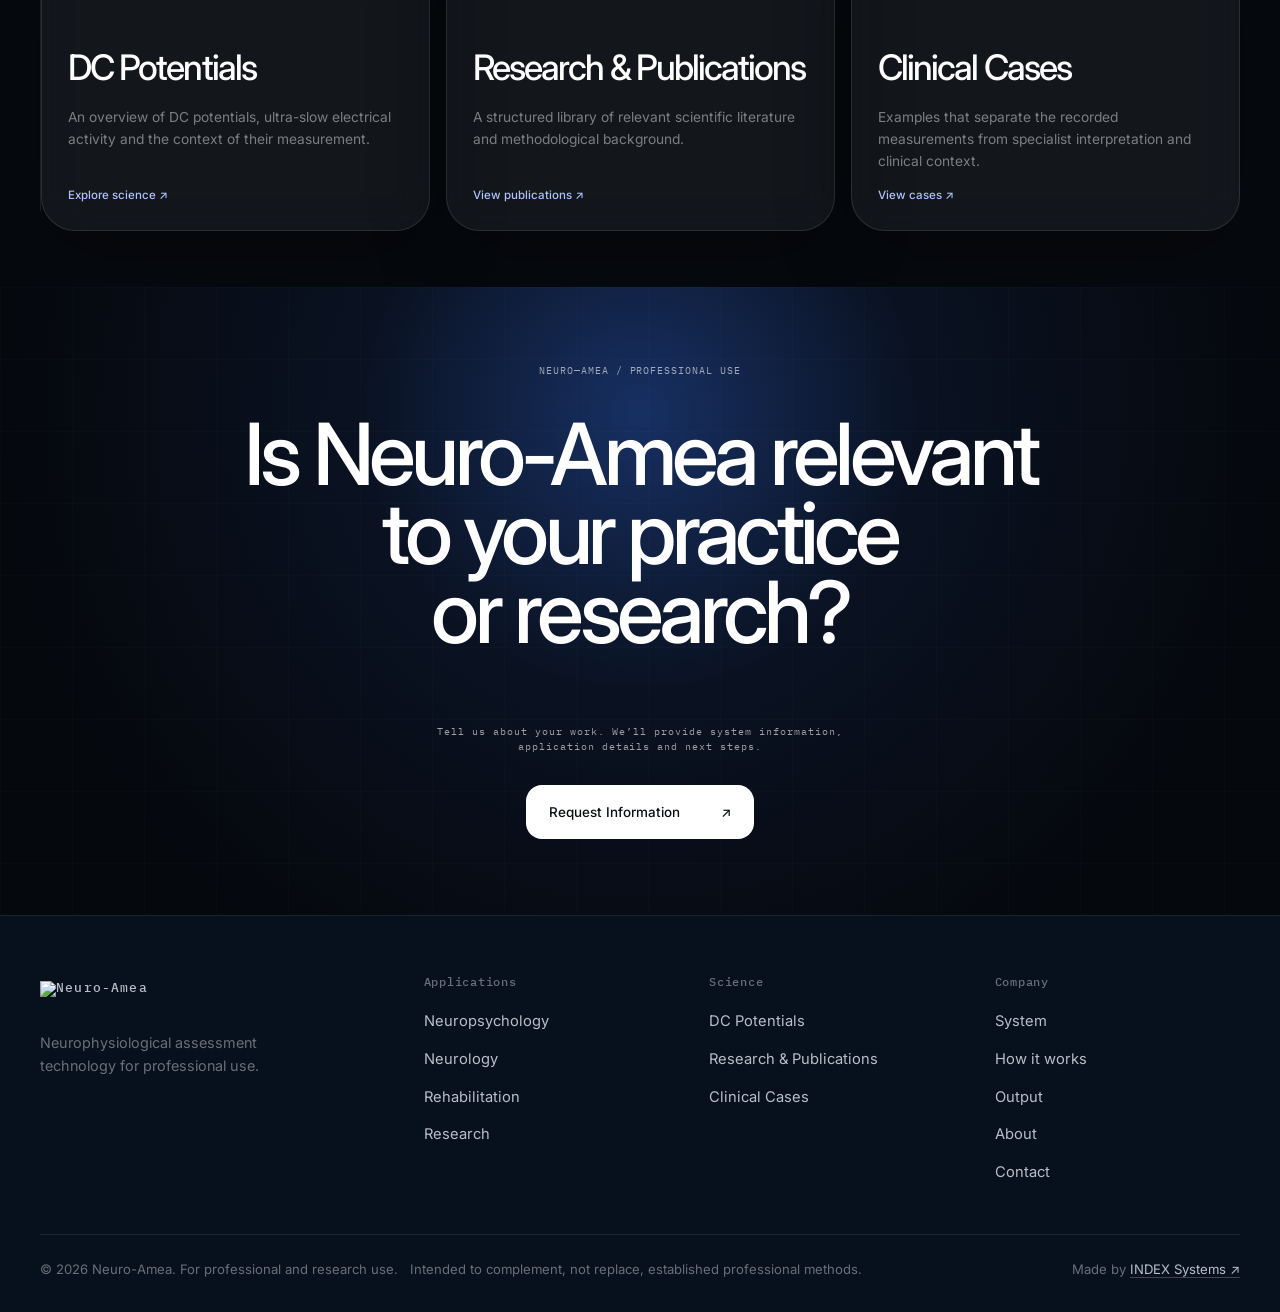
==== commit 2d6e0a98: "Add files via upload" ====
--- a/index.html
+++ b/index.html
@@ -52,7 +52,7 @@
 <div class="wrap modern-hero-shell">
 <div class="modern-hero-copy reveal">
 <p class="modern-kicker"><span></span> Neurophysiological assessment system</p>
-<h1>Objective data.<br/><span>Another layer</span><br/>for clinical practice</h1>
+<h1>Objective data<br/><span>Another layer for clinical practice</span></h1>
 <p class="modern-lede">Neuro-Amea records DC potentials from defined scalp locations and presents the results visually for specialist review.</p>
 <div class="modern-actions">
 <a class="modern-btn modern-btn-primary" href="system/">Explore the system <i>↗</i></a>
--- a/assets/css/style.css
+++ b/assets/css/style.css
@@ -2163,3 +2163,302 @@
   .internal-v2 h2{font-size:34px!important}
   .internal-v2 .spec-table td{font-size:.76rem!important;padding:12px 6px!important}
 }
+
+/* V4.5 MOBILE-FIRST FINAL QA */
+html,body{max-width:100%;overflow-x:hidden}body{min-width:320px}img,svg,canvas,video{max-width:100%}main,section,.wrap{min-width:0}.site-header{z-index:100!important}
+
+/* PHONE IS THE BASE */
+.nav-row{height:66px!important;min-height:66px!important;display:flex!important;align-items:center!important;justify-content:space-between!important;gap:14px!important}
+.logo img{display:block!important;width:auto!important;max-width:150px!important;max-height:38px!important}
+.menu-toggle{display:flex!important;flex:0 0 44px!important;width:44px!important;height:44px!important;align-items:center!important;justify-content:center!important;z-index:102!important}
+.primary-nav{position:fixed!important;top:66px!important;inset-inline:0!important;bottom:0!important;width:100%!important;overflow-y:auto!important;padding:18px 18px 34px!important;background:rgba(6,10,17,.985)!important;backdrop-filter:blur(24px)!important;transform:translateX(105%)!important;transition:transform .3s ease!important;display:block!important;z-index:101!important}
+.primary-nav.open{transform:translateX(0)!important}.primary-nav>ul{display:flex!important;flex-direction:column!important;gap:0!important;width:100%!important}
+.primary-nav a,.nav-btn{width:100%!important;min-height:52px!important;padding:14px 4px!important;color:#fff!important;justify-content:space-between!important;border-bottom:1px solid rgba(255,255,255,.08)!important;background:transparent!important;border-radius:0!important}
+.dropdown{position:static!important;width:100%!important;min-width:0!important;margin:0!important;padding:4px 0 10px 14px!important;background:transparent!important;border:0!important;box-shadow:none!important}.dropdown a{padding:12px 0!important;min-height:0!important}.dropdown small{color:rgba(255,255,255,.46)!important}
+.nav-cta{margin:18px 0 0!important;width:100%!important}
+.nav-cta .cta,.home-v24 .home-header .nav-cta .cta,.internal-v2 .nav-cta .cta{display:flex!important;width:100%!important;min-height:50px!important;align-items:center!important;justify-content:center!important;padding:0 18px!important;border-radius:999px!important;background:#f7f9fc!important;border:1px solid #f7f9fc!important;color:#0a0f18!important;-webkit-text-fill-color:#0a0f18!important;font-weight:600!important;opacity:1!important;visibility:visible!important;text-shadow:none!important}
+
+.home-v24 .wrap,.internal-v2 .wrap{width:calc(100% - 28px)!important;padding-inline:0!important}
+.modern-hero{min-height:auto!important;padding:92px 0 38px!important}.modern-hero-shell{display:grid!important;grid-template-columns:1fr!important;gap:26px!important}.modern-hero-copy{padding:0!important}
+.modern-kicker{font-size:.52rem!important;margin-bottom:18px!important}.modern-hero h1{max-width:100%!important;margin:0 0 20px!important;font-size:clamp(2.7rem,13.4vw,3.75rem)!important;line-height:.92!important;letter-spacing:-.062em!important}.modern-lede{max-width:34rem!important;margin-bottom:22px!important;font-size:.96rem!important;line-height:1.55!important}
+.modern-actions{display:grid!important;grid-template-columns:repeat(2,minmax(0,1fr))!important;gap:8px!important;width:100%!important}.modern-btn{width:100%!important;min-width:0!important;min-height:50px!important;padding:0 13px!important;gap:8px!important;border-radius:15px!important;font-size:.78rem!important;line-height:1.15!important}.modern-btn i{flex:0 0 auto}
+.modern-proof-row{display:grid!important;grid-template-columns:repeat(3,minmax(0,1fr))!important;margin-top:26px!important;padding-top:18px!important}.modern-proof-row>div{padding-right:8px!important;margin-right:8px!important}.modern-proof-row b{font-size:1rem!important}.modern-proof-row span{font-size:.57rem!important}
+.v31-neural-stage{min-height:360px!important;width:100%!important;overflow:hidden!important}.modern-hero-rail{display:none!important}
+
+.home-v24 section:not(.modern-hero){padding:64px 0!important}.home-v24 .neo-section-intro h2,.home-v24 .neo-process-head h2,.home-v24 .neo-output h2,.home-v24 .neo-system h2,.home-v24 .neo-science h2{font-size:clamp(2.35rem,10.5vw,3.25rem)!important;line-height:.98!important}
+.neo-layer-system{display:grid!important;grid-template-columns:1fr!important;gap:8px!important;padding:8px!important}.neo-layer-card,.home-v24 .neo-layer-card{min-height:0!important;padding:24px!important}.neo-plus,.neo-vector{height:28px!important;display:flex!important;align-items:center!important;justify-content:center!important}.neo-layer-result{min-height:0!important;padding:24px!important}
+.neo-output-grid,.neo-system-grid{grid-template-columns:1fr!important;gap:32px!important}.neo-output-panel{min-width:0!important}.neo-real-output-glass img{width:100%!important;height:auto!important;object-fit:contain!important}.neo-chipset{display:flex!important;flex-wrap:wrap!important;gap:7px!important}
+.neo-flow{display:grid!important;grid-template-columns:1fr!important;gap:8px!important;padding:8px!important}.neo-flow-line{display:none!important}.neo-flow article{min-height:0!important;padding:22px!important}
+.neo-app-grid,.neo-science-grid{grid-template-columns:1fr!important;gap:10px!important}.home-v24 .neo-app,.neo-science-card{min-height:0!important;padding:26px!important}.neo-system-visual{min-height:360px!important}.neo-system-orbit{min-height:350px!important}.neo-system-glass{width:min(94%,520px)!important}.neo-system-list{display:flex!important;flex-wrap:wrap!important;gap:8px!important}.neo-btn{width:100%!important;justify-content:space-between!important}
+
+.internal-v2 .page-hero{min-height:auto!important;padding:94px 0 56px!important}.internal-v2 .page-hero h1{max-width:100%!important;margin:14px 0 20px!important;font-size:clamp(2.55rem,12vw,3.45rem)!important;line-height:.96!important}.internal-v2 .page-hero .lede{font-size:1rem!important;line-height:1.56!important}.internal-v2 section{padding:60px 0!important}.internal-v2 h2{font-size:clamp(2.25rem,10vw,3rem)!important}
+.internal-v2 .grid-2,.internal-v2 .grid-3,.internal-v2 .grid-4{display:grid!important;grid-template-columns:1fr!important;gap:22px!important}.internal-v2 .plain-card{min-height:0!important;padding:22px!important}.internal-v2 .media-frame{min-height:250px!important}
+.internal-v2 .equation{display:grid!important;grid-template-columns:1fr!important;gap:8px!important}.internal-v2 .eq-item{width:100%!important;min-height:88px!important;padding:20px!important}.internal-v2 .eq-op{transform:rotate(90deg)!important;justify-self:center!important}
+.internal-v2 .chain{display:grid!important;grid-template-columns:1fr!important}.internal-v2 .chain-step{min-height:0!important;padding:22px!important}.internal-v2 .timeline{display:grid!important;grid-template-columns:1fr!important;border-top:0!important;border-left:1px solid #adb5c1!important;margin-left:5px!important}.internal-v2 .timeline-point{padding:0 0 28px 22px!important}
+.internal-v2 .spec-table{display:block!important;width:100%!important;overflow-x:auto!important;table-layout:auto!important;-webkit-overflow-scrolling:touch}.internal-v2 .spec-table tbody{min-width:520px;display:table;width:100%}.internal-v2 .form-grid{display:grid!important;grid-template-columns:1fr!important;gap:16px!important}.internal-v2 .footer-grid,.internal-v2 .footer-bottom{grid-template-columns:1fr!important;gap:24px!important}
+
+@media(max-width:359px){.home-v24 .wrap,.internal-v2 .wrap{width:calc(100% - 20px)!important}.modern-btn{font-size:.7rem!important;padding-inline:9px!important}.modern-btn i{display:none!important}}
+@media(min-width:600px){.home-v24 .wrap,.internal-v2 .wrap{width:calc(100% - 48px)!important}.modern-hero h1{font-size:clamp(4rem,10vw,5.7rem)!important}.modern-btn{font-size:.9rem!important;padding-inline:18px!important}.v31-neural-stage{min-height:500px!important}.home-v24 section:not(.modern-hero),.internal-v2 section{padding-top:76px!important;padding-bottom:76px!important}.neo-app-grid,.neo-science-grid{grid-template-columns:repeat(2,minmax(0,1fr))!important}.internal-v2 .grid-3,.internal-v2 .grid-4{grid-template-columns:repeat(2,minmax(0,1fr))!important}.internal-v2 .footer-grid{grid-template-columns:1fr 1fr!important}}
+@media(min-width:981px){
+.nav-row{height:76px!important;min-height:76px!important}.menu-toggle{display:none!important}.primary-nav{position:static!important;width:auto!important;height:auto!important;overflow:visible!important;padding:0!important;background:transparent!important;backdrop-filter:none!important;transform:none!important;display:flex!important;align-items:center!important}.primary-nav>ul{display:flex!important;flex-direction:row!important;gap:4px!important;width:auto!important}.primary-nav a,.nav-btn{width:auto!important;min-height:0!important;padding:10px 13px!important;border:0!important;border-radius:999px!important}.home-v24 .home-header .primary-nav a,.home-v24 .home-header .nav-btn,.internal-v2 .site-header .primary-nav a,.internal-v2 .site-header .nav-btn{color:rgba(255,255,255,.78)!important}
+.dropdown{position:absolute!important;width:300px!important;padding:10px!important;background:rgba(9,14,22,.96)!important;border:1px solid rgba(255,255,255,.1)!important;border-radius:18px!important;box-shadow:0 24px 60px rgba(0,0,0,.22)!important}.dropdown a{width:100%!important;justify-content:flex-start!important;padding:12px!important;border-radius:12px!important}
+.nav-cta{width:auto!important;margin:0 0 0 8px!important}.nav-cta .cta,.home-v24 .home-header .nav-cta .cta,.internal-v2 .nav-cta .cta{width:auto!important;min-height:44px!important;padding:0 20px!important;background:#f7f9fc!important;color:#0a0f18!important;-webkit-text-fill-color:#0a0f18!important}
+.home-v24 .wrap,.internal-v2 .wrap{width:min(1440px,calc(100% - 80px))!important}.modern-hero{min-height:100vh!important;padding:116px 0 54px!important}.modern-hero-shell{grid-template-columns:minmax(0,.88fr) minmax(500px,1.12fr)!important;gap:38px clamp(44px,5vw,88px)!important}.modern-hero h1{font-size:clamp(4.4rem,6.3vw,7rem)!important}.modern-actions{display:flex!important;width:auto!important;gap:12px!important}.modern-btn{width:auto!important;min-width:210px!important;font-size:.92rem!important;padding:0 20px!important}.v31-neural-stage{min-height:620px!important;overflow:visible!important}.modern-hero-rail{display:flex!important}
+.neo-output-grid,.neo-system-grid{grid-template-columns:minmax(0,.9fr) minmax(0,1.1fr)!important}.neo-flow{grid-template-columns:repeat(5,minmax(0,1fr))!important}.neo-app-grid{grid-template-columns:repeat(2,minmax(0,1fr))!important}.neo-science-grid{grid-template-columns:repeat(3,minmax(0,1fr))!important}.neo-btn{width:auto!important}
+.internal-v2 .grid-2{grid-template-columns:repeat(2,minmax(0,1fr))!important}.internal-v2 .grid-3{grid-template-columns:repeat(3,minmax(0,1fr))!important}.internal-v2 .grid-4{grid-template-columns:repeat(4,minmax(0,1fr))!important}.internal-v2 .footer-grid{grid-template-columns:minmax(240px,1.35fr) repeat(3,minmax(130px,.65fr))!important}.internal-v2 .footer-bottom{grid-template-columns:auto minmax(280px,1fr) auto!important}
+}
+
+
+/* =========================================================
+   V4.6 — FINAL UX / MOTION / NAVIGATION CORRECTION
+   ========================================================= */
+
+/* Header stays visually stable everywhere: logo never disappears. */
+.site-header,
+.home-header,
+.internal-v2 .site-header{
+  position:fixed!important;
+  top:0!important;left:0!important;right:0!important;
+  background:rgba(6,11,19,.86)!important;
+  border-bottom:1px solid rgba(255,255,255,.08)!important;
+  backdrop-filter:blur(22px) saturate(135%)!important;
+  -webkit-backdrop-filter:blur(22px) saturate(135%)!important;
+  box-shadow:none!important;
+}
+.logo,.logo-official{position:relative!important;z-index:104!important;opacity:1!important;visibility:visible!important}
+.logo img,.logo-official img{opacity:1!important;visibility:visible!important;filter:none!important}
+.menu-toggle{position:relative!important;z-index:104!important;background:rgba(255,255,255,.06)!important;border:1px solid rgba(255,255,255,.09)!important}
+.menu-toggle span{background:#fff!important}
+
+/* Mobile navigation: explicit visibility state + readable dropdowns. */
+@media(max-width:980px){
+  body.nav-open{overflow:hidden!important}
+  .primary-nav{
+    top:66px!important;
+    background:#07101d!important;
+    color:#fff!important;
+    opacity:1!important;
+    visibility:visible!important;
+  }
+  .primary-nav.open,
+  body.nav-open .primary-nav{transform:translateX(0)!important;opacity:1!important;visibility:visible!important}
+  .primary-nav>ul{margin:0!important;padding:0!important}
+  .primary-nav li{width:100%!important;display:block!important}
+  .primary-nav a,.primary-nav .nav-btn{color:#f5f8fc!important;-webkit-text-fill-color:#f5f8fc!important;opacity:1!important;visibility:visible!important}
+  .has-dropdown .dropdown{
+    display:none!important;
+    position:static!important;
+    opacity:1!important;
+    visibility:visible!important;
+    transform:none!important;
+    pointer-events:auto!important;
+    max-height:none!important;
+  }
+  .has-dropdown.open .dropdown{display:block!important}
+  .has-dropdown.open>.nav-btn{color:#8dbaff!important;-webkit-text-fill-color:#8dbaff!important}
+  .dropdown a{color:#eaf2ff!important;-webkit-text-fill-color:#eaf2ff!important}
+  .dropdown small{display:block!important;color:rgba(234,242,255,.52)!important;-webkit-text-fill-color:rgba(234,242,255,.52)!important}
+}
+
+/* Hero: lighter, wider and less vertically compressed on desktop. */
+.modern-hero-copy{max-width:980px!important}
+.modern-hero h1{max-width:980px!important}
+.modern-lede{max-width:760px!important}
+.modern-hero .hero-neural-canvas{z-index:0!important;opacity:.54!important;mix-blend-mode:screen!important}
+.modern-hero-shell{position:relative!important;z-index:2!important}
+.v31-neural-stage{z-index:2!important}
+.v31-neural-aura{animation:v46Aura 5.8s ease-in-out infinite alternate!important}
+.v31-neural-stage:before{animation:v46OrbitA 15s linear infinite!important}
+.v31-neural-stage:after{animation:v46OrbitB 19s linear infinite reverse!important}
+@keyframes v46Aura{from{transform:scale(.94);opacity:.62}to{transform:scale(1.08);opacity:1}}
+@keyframes v46OrbitA{to{transform:rotate(342deg)}}
+@keyframes v46OrbitB{to{transform:rotate(-336deg)}}
+
+/* Restore clear reveal motion throughout the site. */
+.reveal{opacity:0;transform:translateY(20px);transition:opacity .7s ease,transform .7s cubic-bezier(.2,.7,.2,1)}
+.reveal.is-visible{opacity:1;transform:none}
+.neo-app,.neo-science-card,.plain-card{transition:transform .28s ease,box-shadow .28s ease,border-color .28s ease!important}
+
+@media(min-width:981px){
+  .modern-hero-shell{
+    grid-template-columns:minmax(0,1.12fr) minmax(420px,.88fr)!important;
+    gap:34px clamp(32px,4vw,64px)!important;
+  }
+  .modern-hero-copy{padding-top:10px!important}
+  .modern-hero h1{
+    font-size:clamp(4.1rem,5.75vw,6.55rem)!important;
+    line-height:.91!important;
+    letter-spacing:-.068em!important;
+    margin-bottom:24px!important;
+  }
+  .modern-lede{font-size:1rem!important;line-height:1.58!important;margin-bottom:24px!important}
+  .v31-neural-stage{min-height:540px!important}
+  #v31BrainCanvas{width:min(650px,100%)!important}
+}
+
+/* Tablet: keep the visual under copy, not behind it. */
+@media(min-width:600px) and (max-width:980px){
+  .modern-hero-shell{grid-template-columns:1fr!important}
+  .modern-hero-copy{max-width:820px!important}
+  .v31-neural-stage{order:2!important;min-height:430px!important;margin-top:-6px!important}
+  .modern-hero-rail{order:3!important}
+}
+
+/* Phone: animation is only BELOW text; background neural field is removed. */
+@media(max-width:599px){
+  .modern-hero .hero-neural-canvas{display:none!important}
+  .modern-hero{padding-top:86px!important;padding-bottom:28px!important}
+  .modern-hero-shell{grid-template-columns:1fr!important;gap:18px!important}
+  .modern-hero-copy{order:1!important}
+  .v31-neural-stage{order:2!important;min-height:260px!important;margin-top:4px!important;overflow:hidden!important}
+  #v31BrainCanvas{width:min(100%,420px)!important}
+  .v31-neural-caption{display:none!important}
+  .v31-neural-stage:before,.v31-neural-stage:after{opacity:.55!important}
+  .modern-hero h1{font-size:clamp(2.55rem,12.7vw,3.45rem)!important;line-height:.94!important;margin-bottom:16px!important}
+  .modern-lede{margin-bottom:18px!important}
+  .modern-proof-row{margin-top:18px!important}
+}
+
+@media(prefers-reduced-motion:reduce){
+  .reveal{opacity:1!important;transform:none!important;transition:none!important}
+  .v31-neural-aura,.v31-neural-stage:before,.v31-neural-stage:after{animation:none!important}
+}
+
+
+/* =========================================================
+   V4.7 — WHY IT MATTERS / COMPACT COMPOSITION
+   Restores the tighter 3-card composition from earlier builds.
+   ========================================================= */
+
+/* Phone: compact vertical sequence */
+.home-v24 .neo-layer-system{
+  max-width:1180px!important;
+  margin:0 auto!important;
+  padding:8px!important;
+  gap:8px!important;
+}
+.home-v24 .neo-layer-card{
+  min-height:150px!important;
+  padding:20px!important;
+  border-radius:22px!important;
+}
+.home-v24 .neo-layer-card strong{
+  font-size:clamp(1.55rem,8vw,2.05rem)!important;
+  line-height:1.02!important;
+}
+.home-v24 .neo-layer-card small{margin-top:16px!important}
+.home-v24 .neo-plus{
+  height:22px!important;
+  min-height:22px!important;
+  font-size:1.25rem!important;
+}
+.home-v24 .neo-vector{
+  height:26px!important;
+  min-height:26px!important;
+  margin:0!important;
+  font-size:1.55rem!important;
+}
+.home-v24 .neo-layer-result{
+  min-height:92px!important;
+  padding:20px!important;
+  border-radius:22px!important;
+}
+
+/* Tablet: still compact, no giant empty fields */
+@media(min-width:600px) and (max-width:980px){
+  .home-v24 .neo-layer-system{
+    grid-template-columns:1fr 28px 1fr!important;
+    align-items:stretch!important;
+    max-width:900px!important;
+  }
+  .home-v24 .neo-layer-card{
+    min-height:180px!important;
+    padding:22px!important;
+  }
+  .home-v24 .neo-layer-card.l3{
+    grid-column:1/2!important;
+  }
+  .home-v24 .neo-vector{
+    grid-column:2/3!important;
+    align-self:center!important;
+    transform:rotate(-90deg)!important;
+  }
+  .home-v24 .neo-layer-result{
+    grid-column:3/4!important;
+    display:flex!important;
+    flex-direction:column!important;
+    align-items:flex-start!important;
+    justify-content:center!important;
+    gap:8px!important;
+  }
+  .home-v24 .neo-layer-result b{text-align:left!important}
+}
+
+/* Desktop: three equal cards in one row, plus signs between them,
+   arrow and interpretation immediately below. */
+@media(min-width:981px){
+  .home-v24 .neo-layer-system{
+    display:grid!important;
+    grid-template-columns:minmax(0,1fr) 34px minmax(0,1fr) 34px minmax(0,1fr)!important;
+    grid-template-rows:auto 28px auto!important;
+    align-items:stretch!important;
+    max-width:1180px!important;
+    padding:10px!important;
+    gap:8px!important;
+    border-radius:30px!important;
+  }
+  .home-v24 .neo-layer-card{
+    min-height:205px!important;
+    padding:24px 24px 22px!important;
+    border-radius:22px!important;
+  }
+  .home-v24 .neo-layer-card strong{
+    font-size:clamp(1.7rem,2.05vw,2.25rem)!important;
+    line-height:1.01!important;
+  }
+  .home-v24 .neo-layer-card small{
+    margin-top:20px!important;
+    font-size:.75rem!important;
+  }
+  .home-v24 .neo-plus{
+    min-height:0!important;
+    height:auto!important;
+    align-self:center!important;
+    font-size:1.45rem!important;
+  }
+  .home-v24 .neo-vector{
+    grid-column:1/-1!important;
+    grid-row:2!important;
+    height:28px!important;
+    min-height:28px!important;
+    margin:0!important;
+    display:flex!important;
+    align-items:center!important;
+    justify-content:center!important;
+    transform:none!important;
+    font-size:1.55rem!important;
+  }
+  .home-v24 .neo-layer-result{
+    grid-column:2/5!important;
+    grid-row:3!important;
+    min-height:78px!important;
+    padding:18px 26px!important;
+    border-radius:22px!important;
+    display:flex!important;
+    flex-direction:row!important;
+    align-items:center!important;
+    justify-content:space-between!important;
+    gap:24px!important;
+  }
+  .home-v24 .neo-layer-result b{
+    margin:0!important;
+    text-align:right!important;
+    font-size:1.02rem!important;
+  }
+}
+
+/* Large desktop: don't let this block stretch just because the viewport is huge */
+@media(min-width:1440px){
+  .home-v24 .neo-layer-system{max-width:1240px!important}
+  .home-v24 .neo-layer-card{min-height:210px!important}
+}
